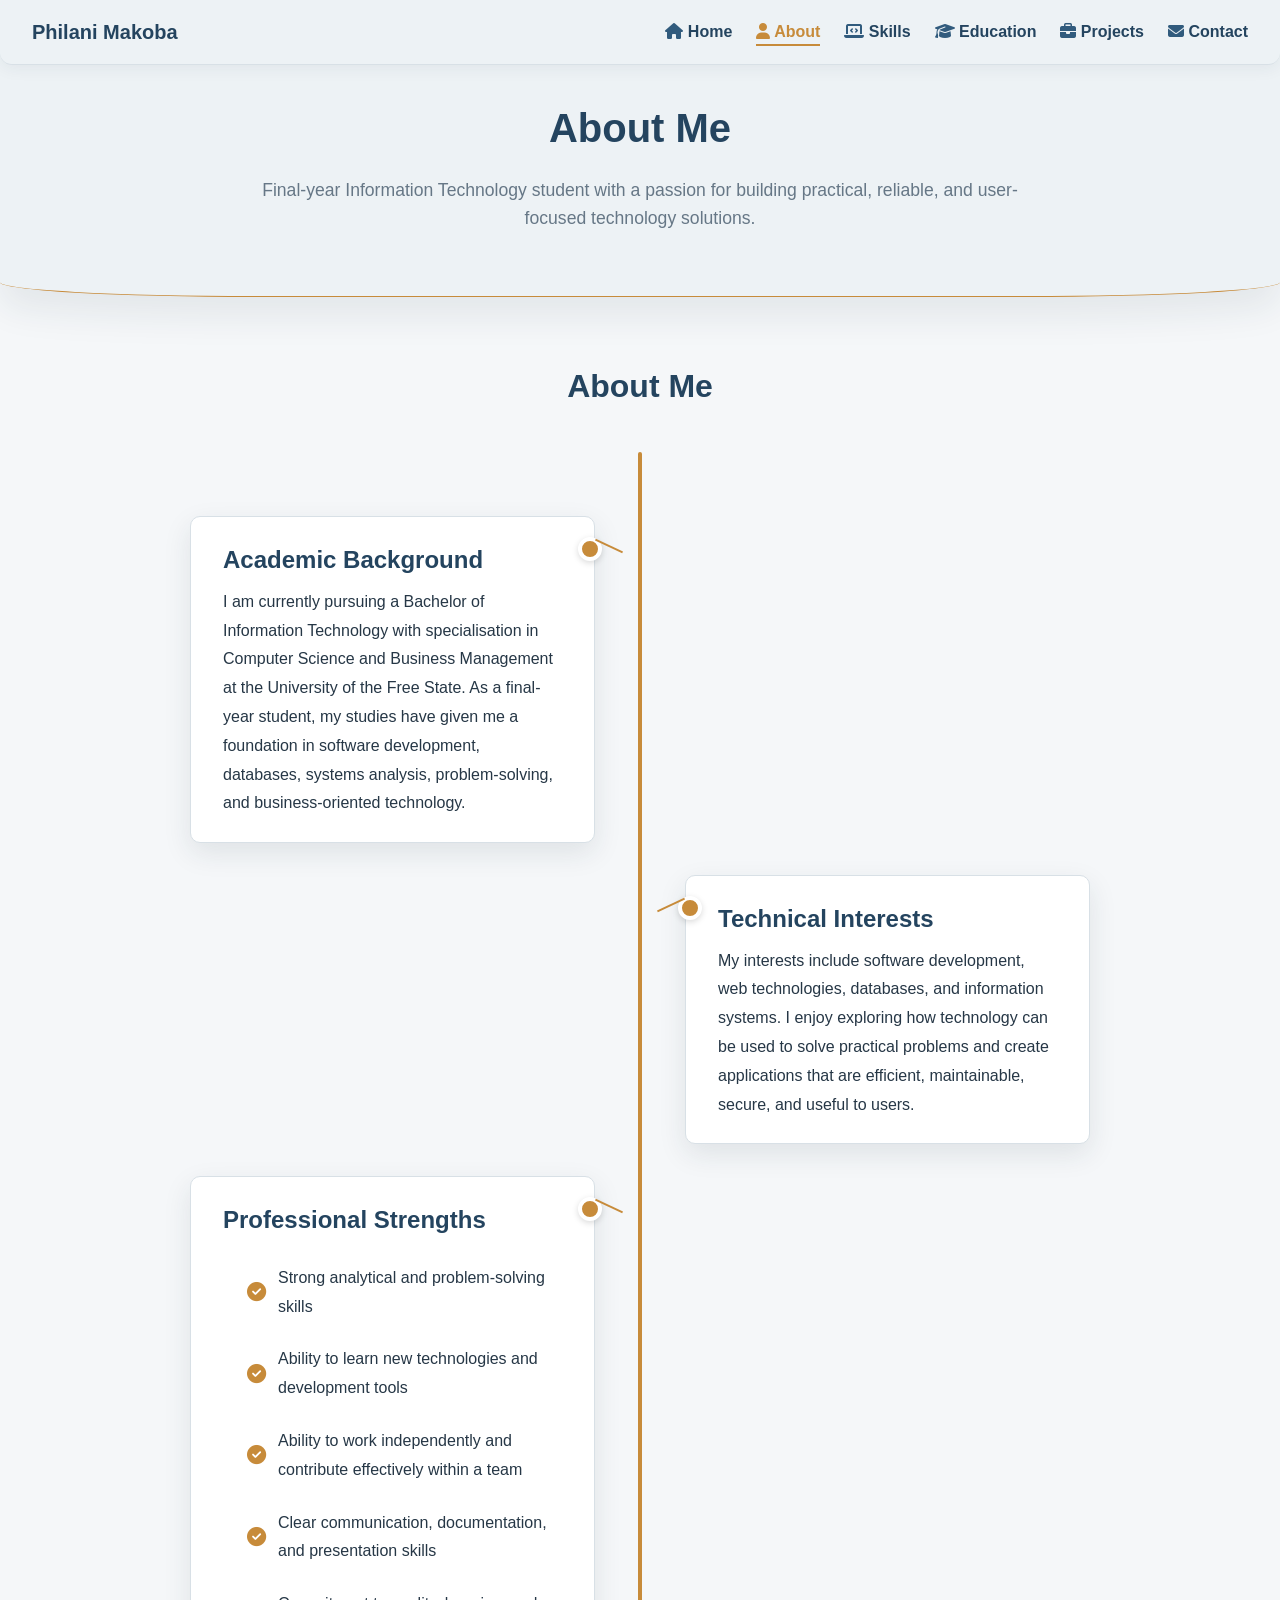
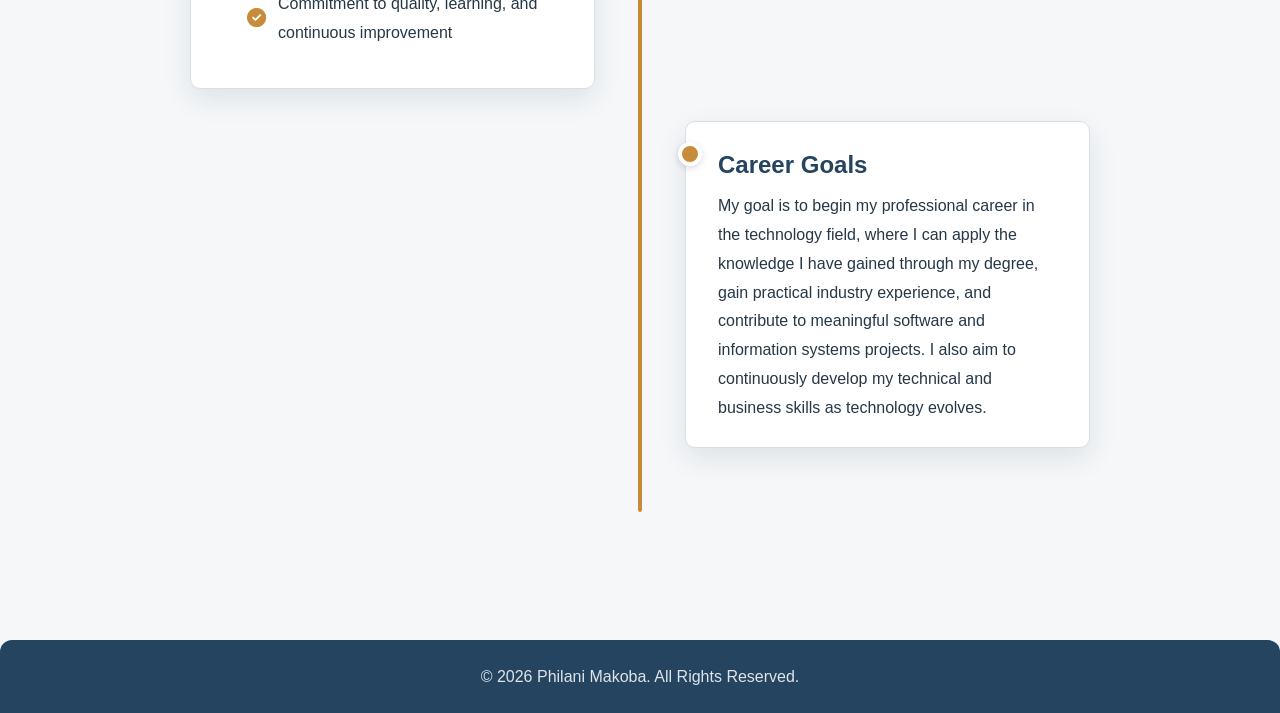
==== about.html @ b46029f3 "Initial portfolio website" ====
<!DOCTYPE html>
<html lang="en">
<head>
<meta charset="UTF-8">
<meta name="viewport" content="width=device-width, initial-scale=1.0">
<title>About | Philani Makoba</title>

<link rel="stylesheet" href="css/style.css">
<link rel="icon" href="favicon.ico">
<link rel="stylesheet" href="https://cdnjs.cloudflare.com/ajax/libs/font-awesome/6.4.0/css/all.min.css" />

</head>
<body>

<!-- ===== NAVBAR ===== -->
<header>
  <nav class="navbar">
    <div class="logo">Philani Makoba</div>
        <ul class="nav-links">
          <li><a href="index.html"><i class="fas fa-home"></i> Home</a></li>
            <li><a href="about.html" class="active"><i class="fas fa-user"></i> About</a></li>
            <li><a href="skills.html"><i class="fas fa-laptop-code"></i> Skills</a></li>
            <li><a href="education.html"><i class="fas fa-graduation-cap"></i> Education</a></li>
            <li><a href="projects.html"><i class="fas fa-briefcase"></i> Projects</a></li>
            <li><a href="contact.html"><i class="fas fa-envelope"></i> Contact</a></li>
        </ul>
  </nav>
</header>

<!-- ===== ABOUT HERO ===== -->
<section class="page-hero">
  <div class="page-hero-content">
    <h1>About Me</h1>
    <p>
      Final-year Information Technology student with a passion for building practical, reliable, and user-focused technology solutions.
    </p>
  </div>
</section>

<section class="section about-timeline">

  <h2 class="section-title">About Me</h2>

  <div class="timeline-container">

    <div class="timeline-item left">
      <h3>Academic Background</h3>
      <p>
        I am currently pursuing a Bachelor of Information Technology with specialisation in Computer Science and Business Management at the University of the Free State. As a final-year student, my studies have given me a foundation in software development, databases, systems analysis, problem-solving, and business-oriented technology.
      </p>
    </div>

    <div class="timeline-item right">
      <h3>Technical Interests</h3>
      <p>
        My interests include software development, web technologies, databases, and information systems. I enjoy exploring how technology can be used to solve practical problems and create applications that are efficient, maintainable, secure, and useful to users.
      </p>
    </div>

    <div class="timeline-item left">
  <h3>Professional Strengths</h3>
  <ul class="strengths-list">
    <li><i class="fas fa-check-circle"></i> Strong analytical and problem-solving skills</li>
    <li><i class="fas fa-check-circle"></i> Ability to learn new technologies and development tools</li>
    <li><i class="fas fa-check-circle"></i> Ability to work independently and contribute effectively within a team</li>
    <li><i class="fas fa-check-circle"></i> Clear communication, documentation, and presentation skills</li>
    <li><i class="fas fa-check-circle"></i> Commitment to quality, learning, and continuous improvement</li>
  </ul>
</div>

    <div class="timeline-item right">
      <h3>Career Goals</h3>
      <p>
My goal is to begin my professional career in the technology field, where I can apply the knowledge I have gained through my degree, gain practical industry experience, and contribute to meaningful software and information systems projects. I also aim to continuously develop my technical and business skills as technology evolves.
      </p>
    </div>

  </div>

</section>



<!-- ===== FOOTER ===== -->
<footer>
  <p>© 2026 Philani Makoba. All Rights Reserved.</p>
</footer>

</body>
</html>
---- css/style.css ----
/* ===== VARIABLES ===== */
:root {
    --primary: #315B7D;
    --primary-dark: #24445F;
    --primary-light: #EAF1F6;
    --accent: #C78B3A;
    --background: #F5F7F9;
    --alt-bg: #EDF2F5;
    --text: #263746;
    --muted-text: #667786;
    --card-bg: #FFFFFF;
    --border: #D8E0E6;
    --btn-hover: #24445F;
    --shadow: 0 10px 28px rgba(28, 47, 62, 0.10);
    --shadow-hover: 0 16px 34px rgba(28, 47, 62, 0.16);
}

/* ===== GLOBAL ===== */
* {
    margin: 0;
    padding: 0;
    box-sizing: border-box;
    font-family: 'Inter', sans-serif;
}

body {
    background: var(--background);
    color: var(--text);
    line-height: 1.6;
}

a {
    text-decoration: none;
    color: var(--primary);
}

a:hover {
    color: var(--primary-dark);
}

h1,
h2,
h3,
h4,
h5,
h6 {
    color: var(--primary-dark);
}

/* ===== NAVBAR ===== */
header {
    position: fixed;
    top: 0;
    width: 100%;
    background: var(--alt-bg);
    padding: 1rem 2rem;
    z-index: 1000;
    border-bottom: 1px solid var(--border);
    box-shadow: 0 4px 16px rgba(28, 47, 62, 0.06);
    border-bottom-left-radius: 12px;
    border-bottom-right-radius: 12px;
}

.navbar {
    display: flex;
    justify-content: space-between;
    align-items: center;
    color: var(--primary-dark);
}

.logo {
    color: var(--primary-dark);
    font-weight: 700;
    font-size: 1.25rem;
}

.nav-links {
    list-style: none;
    display: flex;
    gap: 1.5rem;
}

.nav-links a {
    color: var(--primary-dark);
    font-weight: 600;
    transition: color 0.2s ease;
}

.nav-links a:hover,
.nav-links a.active {
    color: var(--accent);
    font-weight: 600;
    border-bottom: 2px solid var(--accent);
    padding-bottom: 4px;
}

.nav-links i {
    color: var(--primary);
}

.nav-links a:hover i,
.nav-links a.active i {
    color: var(--accent);
}

/* ===== HERO ===== */
.hero {
    height: 90vh;
    display: flex;
    align-items: center;
    justify-content: center;
    background: var(--alt-bg);
    color: var(--primary);
    text-align: center;
    padding: 2rem;
    border-radius: 0 0 50% 50% / 0 0 10% 10%;
    box-shadow: 0 20px 35px rgba(28, 47, 62, 0.08);
    border-bottom: 1px solid var(--accent);
}

.hero-content {
    max-width: 800px;
}

.hero h1 {
    color: var(--primary-dark);
    font-size: 3rem;
    font-weight: 700;
}

.hero h2 {
    margin: 1rem 0;
    color: var(--primary);
    font-weight: 400;
}

.hero p {
    max-width: 600px;
    margin: auto;
    color: var(--muted-text);
}

.hero-buttons {
    margin-top: 1.5rem;
}

.hero-buttons .btn {
    border-radius: 7px;
}

/* ===== PAGE HERO ===== */
.page-hero {
    background: var(--alt-bg);
    color: var(--primary);
    padding: 6rem 2rem 4rem;
    text-align: center;
    border-radius: 0 0 20% 20% / 0 0 5% 5%;
    box-shadow: 0 20px 35px rgba(28, 47, 62, 0.08);
    border-bottom: 1px solid var(--accent);
}

.page-hero-content {
    max-width: 800px;
    margin: auto;
}

.page-hero h1 {
    color: var(--primary-dark);
    font-size: 2.5rem;
    margin-bottom: 1rem;
}

.page-hero p {
    color: var(--muted-text);
    font-size: 1.1rem;
}

/* ===== BUTTONS ===== */
.btn {
    background: var(--primary);
    color: #fff;
    padding: 0.75rem 1.8rem;
    margin: 0.5rem;
    border: 1px solid var(--primary);
    border-radius: 7px;
    display: inline-block;
    font-weight: 600;
    transition: transform 0.2s ease, background 0.2s ease, box-shadow 0.2s ease;
}

.btn:hover {
    background: var(--btn-hover);
    color: #fff;
    transform: translateY(-2px);
    box-shadow: 0 8px 18px rgba(36, 68, 95, 0.18);
}

.btn-outline {
    background: transparent;
    border: 1px solid var(--primary);
    color: var(--primary);
}

.btn-outline:hover {
    background: var(--primary-light);
    color: var(--primary-dark);
}

/* ===== SECTIONS ===== */
.section {
    padding: 4rem 2rem;
    margin: auto;
}

.section-alt {
    background: var(--alt-bg);
}

.section-title {
    text-align: center;
    margin-bottom: 2.5rem;
    color: var(--primary-dark);
    font-size: 2rem;
    font-weight: 700;
}

.section-text,
.contact-section-text {
    text-align: center;
    max-width: 700px;
    margin: auto;
}

.contact-section-text {
    padding-bottom: 5px;
}

/* ===== CARDS ===== */
.cards-container,
.skills-grid,
.projects-grid {
    display: grid;
    grid-template-columns: repeat(auto-fit, minmax(240px, 1fr));
    gap: 1.5rem;
}

.card,
.skill-card,
.project-card,
.education-card,
.about-card,
.contact-card {
    background: var(--card-bg);
    padding: 1.8rem;
    border-radius: 10px;
    box-shadow: var(--shadow);
    border: 1px solid var(--border);
    transition: transform 0.22s ease, box-shadow 0.22s ease, border-color 0.22s ease;
}

.card:hover,
.skill-card:hover,
.project-card:hover,
.education-card:hover,
.about-card:hover,
.contact-card:hover {
    transform: translateY(-5px);
    border-color: #C4D0D9;
    box-shadow: var(--shadow-hover);
}

/* ===== SKILLS ===== */
.skill-card {
    display: flex;
    flex-direction: column;
    align-items: center;
    justify-content: center;
    text-align: center;
}

.skill-card i {
    display: block;
    margin-bottom: 0.8rem;
}

.skill-card p {
    font-weight: 600;
    color: var(--primary);
}

/* ===== PROJECTS ===== */
.project-card {
    display: flex;
    flex-direction: column;
    align-items: center;
    text-align: center;
}

.project-card h3 {
    margin-bottom: 0.75rem;
}

.project-link {
    display: inline-block;
    margin-top: 0.5rem;
    color: var(--accent);
    font-weight: 600;
}

.project-link:hover {
    color: var(--primary-dark);
}

/* ===== CONTACT ===== */
.contact-card {
    max-width: 600px;
    margin: auto;
    text-align: center;
    font-size: 1.1rem;
}

.contact-card a {
    color: var(--accent);
}

.contact-card a:hover {
    color: var(--primary-dark);
    text-decoration: underline;
}

.contact-form {
    max-width: 600px;
    margin: 2rem auto;
    background: var(--card-bg);
    padding: 2.5rem;
    border-radius: 10px;
    box-shadow: var(--shadow);
    border: 1px solid var(--border);
}

.contact-form input,
.contact-form textarea {
    width: 100%;
    padding: 1rem 1.2rem;
    margin-bottom: 1.5rem;
    border: 1px solid #CBD5DC;
    border-radius: 7px;
    font-size: 1rem;
    font-family: 'Inter', sans-serif;
    color: var(--text);
    background: #fff;
    transition: border-color 0.2s ease, box-shadow 0.2s ease;
}

.contact-form input:focus,
.contact-form textarea:focus {
    border-color: var(--primary);
    box-shadow: 0 0 0 3px rgba(49, 91, 125, 0.12);
    outline: none;
}

.contact-form button.btn {
    width: 100%;
    display: inline-block;
    padding: 1rem;
    font-size: 1.1rem;
    border-radius: 7px;
    border: none;
    background: var(--primary);
    color: #fff;
    font-weight: 600;
    cursor: pointer;
}

.contact-form textarea {
    resize: none;
}

/* ===== ABOUT ===== */
.about-container {
    display: flex;
    align-items: center;
    justify-content: center;
    gap: 2rem;
    flex-wrap: wrap;
    max-width: 900px;
    margin: auto;
    padding: 2rem 1rem;
}

.about-text {
    flex: 1;
    min-width: 280px;
}

.about-block {
    background: var(--card-bg);
    padding: 2rem;
    margin: 1.5rem 0;
    border-radius: 10px;
    box-shadow: var(--shadow);
    border: 1px solid var(--border);
    transition: transform 0.22s ease, box-shadow 0.22s ease;
}

.about-block:hover {
    transform: translateY(-5px);
    box-shadow: var(--shadow-hover);
}

.about-block h3 {
    color: var(--primary-dark);
    margin-bottom: 1rem;
    font-size: 1.5rem;
    font-weight: 700;
}

.about-block p,
.about-block ul {
    font-size: 1.05rem;
    line-height: 1.8;
    color: var(--text);
}

.about-block ul {
    list-style-type: disc;
    padding-left: 1.5rem;
}

.about-block ul li {
    margin-bottom: 0.6rem;
}

.about-image {
    flex: 1;
    min-width: 280px;
    text-align: center;
}

.about-image img {
    width: 300px;
    height: 250px;
    object-fit: cover;
    border-radius: 50%;
    box-shadow: 0 12px 28px rgba(28, 47, 62, 0.14);
    transition: transform 0.22s ease, box-shadow 0.22s ease;
}

.about-image img:hover {
    transform: translateY(-5px);
    box-shadow: var(--shadow-hover);
}

/* ===== TIMELINE ===== */
.timeline-container {
    position: relative;
    max-width: 900px;
    margin: auto;
    padding: 2rem 0;
}

.timeline-container::before {
    content: '';
    position: absolute;
    top: 0;
    left: 50%;
    width: 4px;
    height: 100%;
    background: var(--accent);
    transform: translateX(-50%);
    border-radius: 2px;
}

.timeline-item {
    position: relative;
    width: 45%;
    background: var(--card-bg);
    padding: 1.5rem 2rem;
    border-radius: 10px;
    box-shadow: var(--shadow);
    border: 1px solid var(--border);
    margin: 2rem 0;
    transition: transform 0.22s ease, box-shadow 0.22s ease;
}

.timeline-item.left {
    left: 0;
    margin-right: auto;
    text-align: left;
}

.timeline-item.right {
    left: 55%;
    text-align: left;
}

.timeline-item::before {
    content: '';
    position: absolute;
    top: 20px;
    width: 16px;
    height: 16px;
    background: var(--accent);
    border-radius: 50%;
    border: 4px solid var(--card-bg);
    box-shadow: 0 2px 6px rgba(0, 0, 0, 0.15);
}

.timeline-item.left::before {
    right: -8px;
}

.timeline-item.right::before {
    left: -8px;
}

.timeline-item::after {
    content: '';
    position: absolute;
    width: 30px;
    height: 2px;
    background: var(--accent);
    top: 28px;
}

.timeline-item.left::after {
    right: -30px;
    transform: rotate(25deg);
}

.timeline-item.right::after {
    left: -30px;
    transform: rotate(-25deg);
}

.timeline-item:last-child::after {
    content: none;
}

.timeline-item:hover {
    transform: translateY(-5px);
    box-shadow: var(--shadow-hover);
}

.timeline-item h3 {
    color: var(--primary-dark);
    font-size: 1.5rem;
    margin-bottom: 0.5rem;
}

.timeline-item p,
.timeline-item ul {
    color: var(--text);
    font-size: 1rem;
    line-height: 1.8;
}

.timeline-item ul {
    padding-left: 1.5rem;
    list-style: disc;
}

.timeline-item ul li {
    margin-bottom: 0.5rem;
}

/* ===== STRENGTHS ===== */
.strengths-list {
    list-style: none;
    padding-left: 0;
    margin-top: 1rem;
}

.strengths-list li {
    display: flex;
    align-items: center;
    gap: 0.75rem;
    padding: 0.5rem 0;
    font-size: 1rem;
    color: var(--text);
    transition: transform 0.2s ease, color 0.2s ease;
}

.strengths-list li i {
    color: var(--accent);
    font-size: 1.2rem;
    flex-shrink: 0;
}

.strengths-list li:hover {
    transform: translateX(5px);
    color: var(--primary);
}

/* ===== EDUCATION ===== */
.education-card {
    max-width: 800px;
    margin: 2rem auto;
    padding: 2rem 2.5rem;
}

.education-card h3 {
    font-size: 1.75rem;
    color: var(--primary-dark);
    margin-bottom: 1rem;
}

.education-card p {
    font-size: 1rem;
    line-height: 1.8;
    color: var(--text);
    margin-bottom: 0.5rem;
}

.education-card ul {
    list-style: disc inside;
    padding-left: 0;
    margin-top: 0.5rem;
}

.education-card ul li {
    margin-bottom: 0.5rem;
    font-size: 1rem;
    line-height: 1.6;
    color: var(--text);
    padding-left: 0.5rem;
}

.education-card ul li::marker {
    color: var(--accent);
    font-weight: bold;
}

/* ===== FOOTER ===== */
footer {
    background: var(--primary-dark);
    color: #DCE5EB;
    text-align: center;
    padding: 1.5rem 2rem;
    margin-top: 4rem;
    border-top-left-radius: 12px;
    border-top-right-radius: 12px;
}

footer a {
    color: #D8E6EF;
}

footer a:hover {
    color: #FFFFFF;
}

/* ===== RESPONSIVE ===== */
@media (max-width: 768px) {
    header {
        padding: 1rem;
    }

    .navbar {
        flex-direction: column;
        gap: 1rem;
    }

    .nav-links {
        gap: 1rem;
        flex-wrap: wrap;
        justify-content: center;
    }

    .hero {
        height: auto;
        min-height: 90vh;
        border-radius: 0;
    }

    .hero h1 {
        font-size: 2.2rem;
    }

    .hero h2 {
        font-size: 1.2rem;
    }

    .page-hero {
        border-radius: 0;
    }

    .timeline-container::before {
        content: none;
    }

    .timeline-item {
        width: 100%;
        left: 0 !important;
        margin: 1rem 0;
        padding: 1.5rem 2rem;
    }

    .timeline-item.left,
    .timeline-item.right {
        left: 0 !important;
        text-align: left;
    }

    .timeline-item::before,
    .timeline-item::after {
        content: none;
    }

    .education-card {
        padding: 1.5rem 1.8rem;
        margin: 1.5rem auto;
    }

    .education-card h3 {
        font-size: 1.5rem;
    }

    .education-card p,
    .education-card ul li {
        font-size: 0.95rem;
    }

    .about-image img {
        width: 260px;
        height: 220px;
    }
}
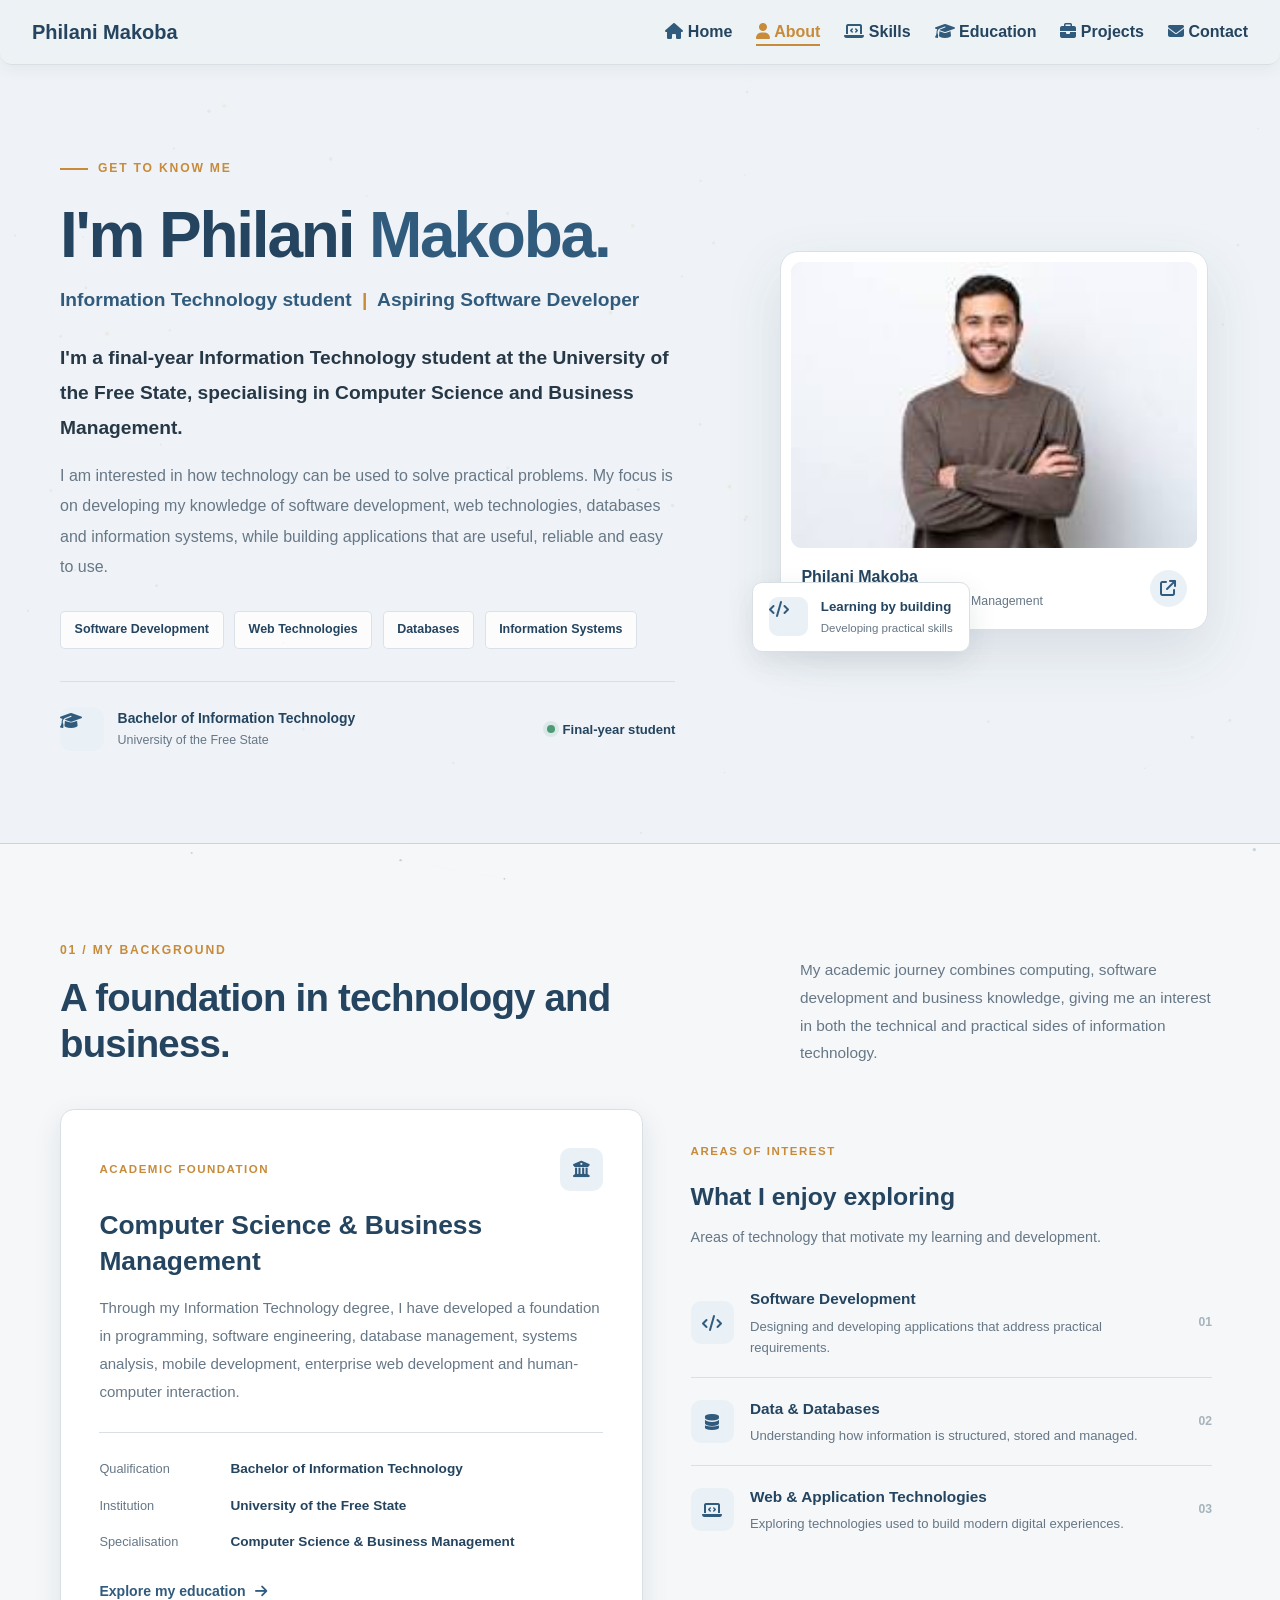
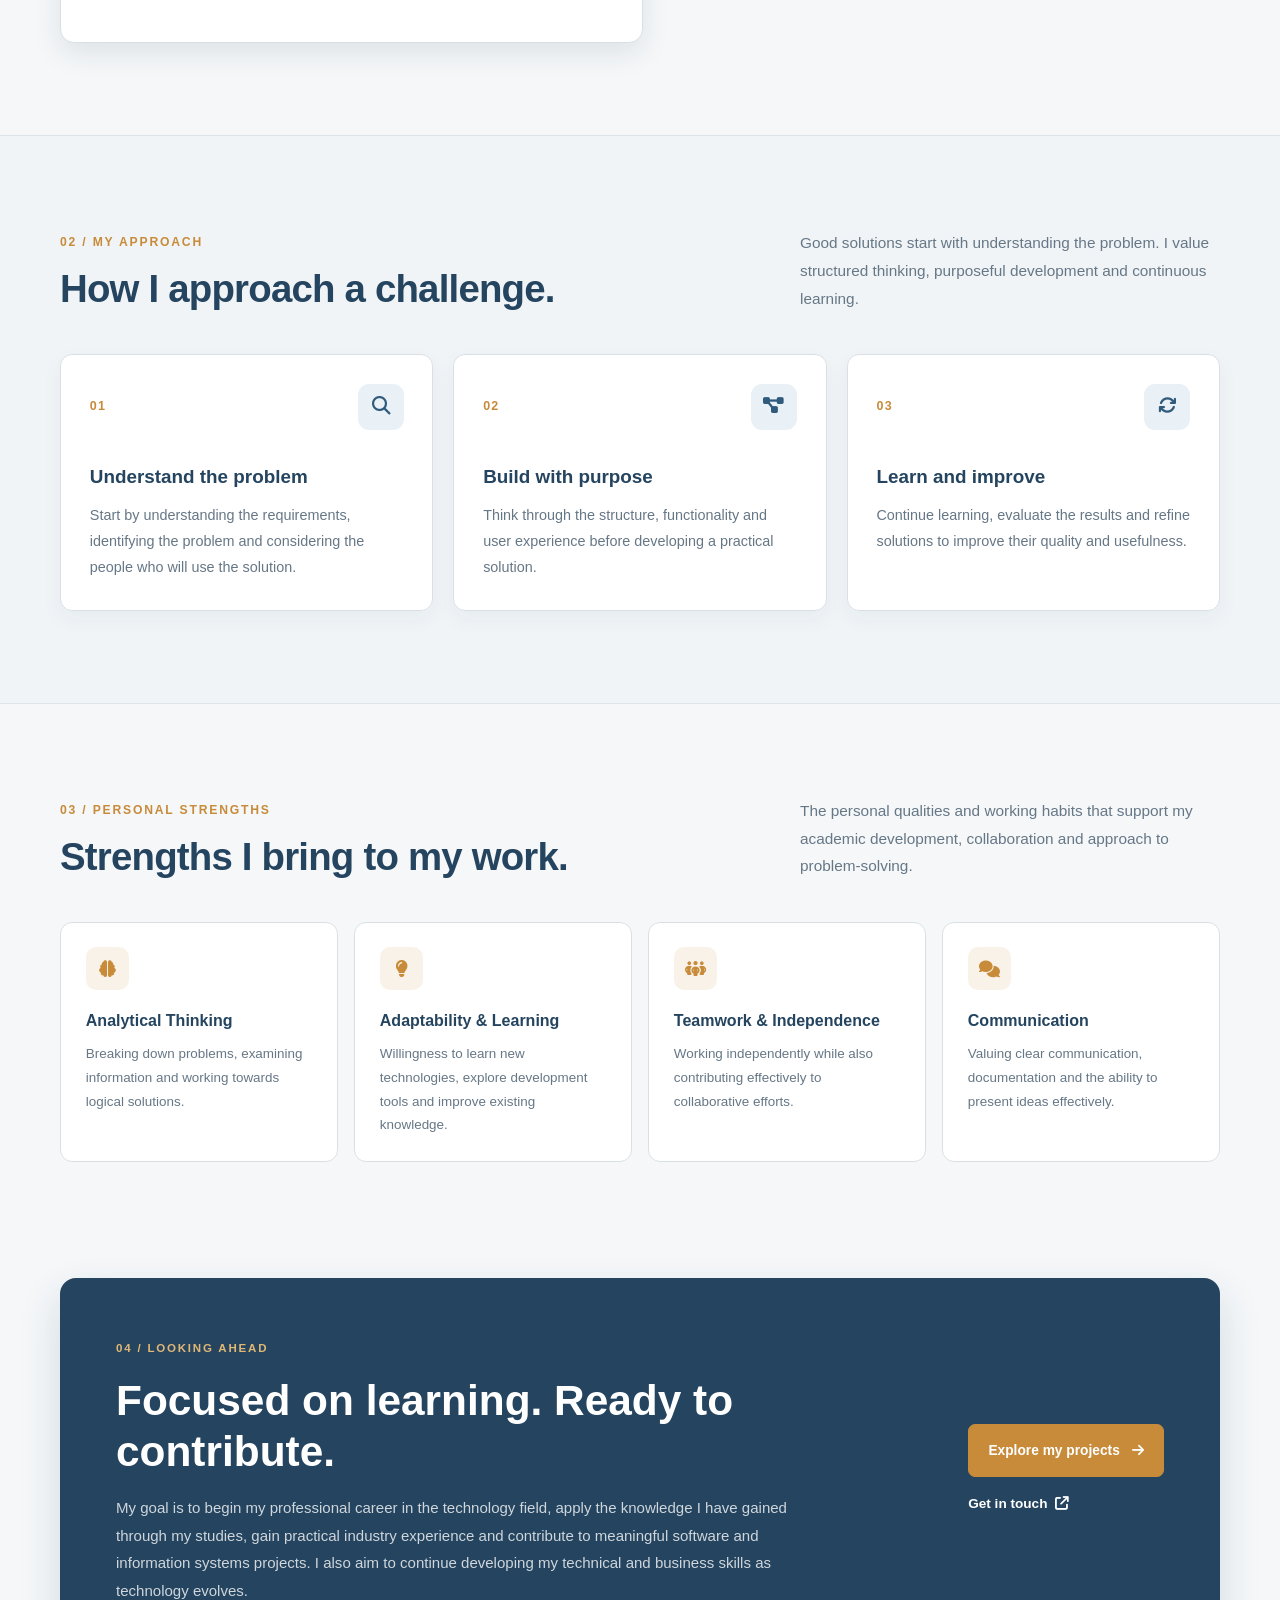
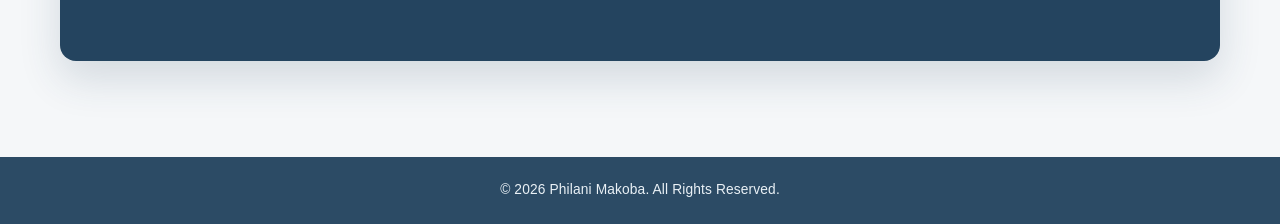
==== commit 952bb031: "feat: redesign about page with structured profile sections" ====
--- a/about.html
+++ b/about.html
@@ -1,3 +1,4 @@
+<!--
 <!DOCTYPE html>
 <html lang="en">
 <head>
@@ -12,7 +13,7 @@
 </head>
 <body>
 
-<!-- ===== NAVBAR ===== -->
+
 <header>
   <nav class="navbar">
     <div class="logo">Philani Makoba</div>
@@ -27,7 +28,7 @@
   </nav>
 </header>
 
-<!-- ===== ABOUT HERO ===== -->
+
 <section class="page-hero">
   <div class="page-hero-content">
     <h1>About Me</h1>
@@ -81,10 +82,732 @@
 
 
 
-<!-- ===== FOOTER ===== -->
 <footer>
   <p>© 2026 Philani Makoba. All Rights Reserved.</p>
 </footer>
 
 </body>
 </html>
+-->
+
+
+<!DOCTYPE html>
+<html lang="en">
+<head>
+    <meta charset="UTF-8">
+    <meta name="viewport" content="width=device-width, initial-scale=1.0">
+
+    <meta name="description" content="Learn more about Philani Makoba, a final-year Information Technology student specialising in Computer Science and Business Management at the University of the Free State.">
+
+    <meta name="theme-color" content="#F5F7F9">
+
+    <title>About Me | Philani Makoba</title>
+
+    <link rel="stylesheet" href="css/style.css">
+
+    <link rel="stylesheet"
+          href="https://cdnjs.cloudflare.com/ajax/libs/font-awesome/6.4.0/css/all.min.css">
+
+</head>
+
+<body class="page-about">
+
+    <!-- ================================
+         NAVIGATION
+    ================================= -->
+
+    <header>
+        <nav class="navbar" aria-label="Main navigation">
+
+            <a href="index.html" class="logo">
+                Philani Makoba
+            </a>
+
+            <ul class="nav-links">
+
+                <li>
+                    <a href="index.html">
+                        <i class="fas fa-house" aria-hidden="true"></i>
+                        Home
+                    </a>
+                </li>
+
+                <li>
+                    <a href="about.html"
+                       class="active"
+                       aria-current="page">
+                        <i class="fas fa-user" aria-hidden="true"></i>
+                        About
+                    </a>
+                </li>
+
+                <li>
+                    <a href="skills.html">
+                        <i class="fas fa-laptop-code" aria-hidden="true"></i>
+                        Skills
+                    </a>
+                </li>
+
+                <li>
+                    <a href="education.html">
+                        <i class="fas fa-graduation-cap" aria-hidden="true"></i>
+                        Education
+                    </a>
+                </li>
+
+                <li>
+                    <a href="projects.html">
+                        <i class="fas fa-briefcase" aria-hidden="true"></i>
+                        Projects
+                    </a>
+                </li>
+
+                <li>
+                    <a href="contact.html">
+                        <i class="fas fa-envelope" aria-hidden="true"></i>
+                        Contact
+                    </a>
+                </li>
+
+            </ul>
+
+        </nav>
+    </header>
+
+
+    <main class="about-main">
+
+
+        <!-- ================================
+             INTRODUCTION
+        ================================= -->
+
+        <section class="about-intro">
+
+            <div class="about-shell about-intro-grid">
+
+                <div class="about-intro-content">
+
+                    <span class="about-eyebrow">
+                        <span class="about-eyebrow-line"></span>
+                        GET TO KNOW ME
+                    </span>
+
+                    <h1>
+                        I'm Philani
+                        <span>Makoba.</span>
+                    </h1>
+
+                    <h2>
+                        Information Technology student
+                        <span class="about-heading-divider">|</span>
+                        Aspiring Software Developer
+                    </h2>
+
+                    <p class="about-intro-lead">
+                        I'm a final-year Information Technology student
+                        at the University of the Free State, specialising
+                        in Computer Science and Business Management.
+                    </p>
+
+                    <p class="about-intro-description">
+                        I am interested in how technology can be used to
+                        solve practical problems. My focus is on developing
+                        my knowledge of software development, web
+                        technologies, databases and information systems,
+                        while building applications that are useful,
+                        reliable and easy to use.
+                    </p>
+
+
+                    <!-- Areas of interest -->
+
+                    <div class="about-focus-tags">
+
+                        <span>Software Development</span>
+
+                        <span>Web Technologies</span>
+
+                        <span>Databases</span>
+
+                        <span>Information Systems</span>
+
+                    </div>
+
+
+                    <!-- Academic identity -->
+
+                    <div class="about-identity">
+
+                        <div class="about-identity-item">
+
+                            <span class="about-identity-icon">
+                                <i class="fas fa-graduation-cap"
+                                   aria-hidden="true"></i>
+                            </span>
+
+                            <div>
+                                <strong>Bachelor of Information Technology</strong>
+                                <span>University of the Free State</span>
+                            </div>
+
+                        </div>
+
+                        <div class="about-status">
+
+                            <span class="status-indicator"></span>
+
+                            Final-year student
+
+                        </div>
+
+                    </div>
+
+                </div>
+
+
+                <!-- Profile image -->
+
+                <div class="about-profile-area">
+
+                    <figure class="about-profile-card">
+
+                        <div class="about-profile-image">
+
+                            <img
+                                src="images/profile.jpg"
+                                alt="Portrait of Philani Makoba"
+                                loading="eager"
+                            >
+
+                        </div>
+
+                        <figcaption class="about-profile-caption">
+
+                            <div>
+                                <strong>Philani Makoba</strong>
+                                <span>Computer Science & Business Management</span>
+                            </div>
+
+                            <span class="about-profile-caption-icon">
+                                <i class="fas fa-arrow-up-right-from-square"
+                                   aria-hidden="true"></i>
+                            </span>
+
+                        </figcaption>
+
+                    </figure>
+
+
+                    <div class="about-profile-badge">
+
+                        <span class="about-badge-icon">
+                            <i class="fas fa-code" aria-hidden="true"></i>
+                        </span>
+
+                        <div>
+                            <strong>Learning by building</strong>
+                            <span>Developing practical skills</span>
+                        </div>
+
+                    </div>
+
+                </div>
+
+            </div>
+
+        </section>
+
+
+
+        <!-- ================================
+             ACADEMIC AND TECHNICAL BACKGROUND
+        ================================= -->
+
+        <section class="about-section about-background"
+                 aria-labelledby="about-background-title">
+
+            <div class="about-shell">
+
+                <div class="about-section-heading">
+
+                    <div>
+                        <span class="about-section-label">
+                            01 / MY BACKGROUND
+                        </span>
+
+                        <h2 id="about-background-title">
+                            A foundation in technology and business.
+                        </h2>
+                    </div>
+
+                    <p>
+                        My academic journey combines computing,
+                        software development and business knowledge,
+                        giving me an interest in both the technical
+                        and practical sides of information technology.
+                    </p>
+
+                </div>
+
+
+                <div class="about-background-grid">
+
+
+                    <!-- Academic foundation -->
+
+                    <article class="about-foundation-card">
+
+                        <div class="about-card-topline">
+
+                            <span class="about-card-category">
+                                ACADEMIC FOUNDATION
+                            </span>
+
+                            <i class="fas fa-university"
+                               aria-hidden="true"></i>
+
+                        </div>
+
+                        <h3>
+                            Computer Science &
+                            Business Management
+                        </h3>
+
+                        <p>
+                            Through my Information Technology degree,
+                            I have developed a foundation in programming,
+                            software engineering, database management,
+                            systems analysis, mobile development,
+                            enterprise web development and human-computer
+                            interaction.
+                        </p>
+
+                        <div class="about-foundation-divider"></div>
+
+                        <div class="about-degree-details">
+
+                            <div>
+                                <span>Qualification</span>
+                                <strong>Bachelor of Information Technology</strong>
+                            </div>
+
+                            <div>
+                                <span>Institution</span>
+                                <strong>University of the Free State</strong>
+                            </div>
+
+                            <div>
+                                <span>Specialisation</span>
+                                <strong>Computer Science & Business Management</strong>
+                            </div>
+
+                        </div>
+
+                        <a href="education.html"
+                           class="about-inline-link">
+
+                            Explore my education
+
+                            <i class="fas fa-arrow-right"
+                               aria-hidden="true"></i>
+
+                        </a>
+
+                    </article>
+
+
+                    <!-- Technical interests -->
+
+                    <div class="about-interests">
+
+                        <span class="about-card-category">
+                            AREAS OF INTEREST
+                        </span>
+
+                        <h3>
+                            What I enjoy exploring
+                        </h3>
+
+                        <p class="about-interests-intro">
+                            Areas of technology that motivate my
+                            learning and development.
+                        </p>
+
+
+                        <article class="about-interest-item">
+
+                            <span class="about-interest-icon">
+                                <i class="fas fa-code"
+                                   aria-hidden="true"></i>
+                            </span>
+
+                            <div>
+                                <h4>Software Development</h4>
+
+                                <p>
+                                    Designing and developing applications
+                                    that address practical requirements.
+                                </p>
+                            </div>
+
+                            <span class="about-interest-number">01</span>
+
+                        </article>
+
+
+                        <article class="about-interest-item">
+
+                            <span class="about-interest-icon">
+                                <i class="fas fa-database"
+                                   aria-hidden="true"></i>
+                            </span>
+
+                            <div>
+                                <h4>Data & Databases</h4>
+
+                                <p>
+                                    Understanding how information is
+                                    structured, stored and managed.
+                                </p>
+                            </div>
+
+                            <span class="about-interest-number">02</span>
+
+                        </article>
+
+
+                        <article class="about-interest-item">
+
+                            <span class="about-interest-icon">
+                                <i class="fas fa-laptop-code"
+                                   aria-hidden="true"></i>
+                            </span>
+
+                            <div>
+                                <h4>Web & Application Technologies</h4>
+
+                                <p>
+                                    Exploring technologies used to build
+                                    modern digital experiences.
+                                </p>
+                            </div>
+
+                            <span class="about-interest-number">03</span>
+
+                        </article>
+
+                    </div>
+
+                </div>
+
+            </div>
+
+        </section>
+
+
+
+        <!-- ================================
+             APPROACH TO WORK
+        ================================= -->
+
+        <section class="about-section about-approach"
+                 aria-labelledby="about-approach-title">
+
+            <div class="about-shell">
+
+                <div class="about-section-heading about-approach-heading">
+
+                    <div>
+                        <span class="about-section-label">
+                            02 / MY APPROACH
+                        </span>
+
+                        <h2 id="about-approach-title">
+                            How I approach a challenge.
+                        </h2>
+                    </div>
+
+                    <p>
+                        Good solutions start with understanding the
+                        problem. I value structured thinking,
+                        purposeful development and continuous learning.
+                    </p>
+
+                </div>
+
+
+                <div class="about-approach-grid">
+
+
+                    <article class="about-approach-card">
+
+                        <div class="about-approach-card-top">
+                            <span class="about-step-number">01</span>
+
+                            <i class="fas fa-magnifying-glass"
+                               aria-hidden="true"></i>
+                        </div>
+
+                        <h3>Understand the problem</h3>
+
+                        <p>
+                            Start by understanding the requirements,
+                            identifying the problem and considering
+                            the people who will use the solution.
+                        </p>
+
+                    </article>
+
+
+
+                    <article class="about-approach-card">
+
+                        <div class="about-approach-card-top">
+                            <span class="about-step-number">02</span>
+
+                            <i class="fas fa-diagram-project"
+                               aria-hidden="true"></i>
+                        </div>
+
+                        <h3>Build with purpose</h3>
+
+                        <p>
+                            Think through the structure, functionality
+                            and user experience before developing
+                            a practical solution.
+                        </p>
+
+                    </article>
+
+
+
+                    <article class="about-approach-card">
+
+                        <div class="about-approach-card-top">
+                            <span class="about-step-number">03</span>
+
+                            <i class="fas fa-arrows-rotate"
+                               aria-hidden="true"></i>
+                        </div>
+
+                        <h3>Learn and improve</h3>
+
+                        <p>
+                            Continue learning, evaluate the results
+                            and refine solutions to improve their
+                            quality and usefulness.
+                        </p>
+
+                    </article>
+
+
+                </div>
+
+            </div>
+
+        </section>
+
+
+
+        <!-- ================================
+             PROFESSIONAL STRENGTHS
+        ================================= -->
+
+        <section class="about-section about-strengths"
+                 aria-labelledby="about-strengths-title">
+
+            <div class="about-shell">
+
+                <div class="about-section-heading about-strengths-heading">
+
+                    <div>
+                        <span class="about-section-label">
+                            03 / PERSONAL STRENGTHS
+                        </span>
+
+                        <h2 id="about-strengths-title">
+                            Strengths I bring to my work.
+                        </h2>
+                    </div>
+
+                    <p>
+                        The personal qualities and working habits
+                        that support my academic development,
+                        collaboration and approach to problem-solving.
+                    </p>
+
+                </div>
+
+
+                <div class="about-strength-grid">
+
+
+                    <article class="about-strength-card">
+
+                        <span class="about-strength-icon">
+                            <i class="fas fa-brain"
+                               aria-hidden="true"></i>
+                        </span>
+
+                        <h3>Analytical Thinking</h3>
+
+                        <p>
+                            Breaking down problems, examining
+                            information and working towards
+                            logical solutions.
+                        </p>
+
+                    </article>
+
+
+
+                    <article class="about-strength-card">
+
+                        <span class="about-strength-icon">
+                            <i class="fas fa-lightbulb"
+                               aria-hidden="true"></i>
+                        </span>
+
+                        <h3>Adaptability & Learning</h3>
+
+                        <p>
+                            Willingness to learn new technologies,
+                            explore development tools and
+                            improve existing knowledge.
+                        </p>
+
+                    </article>
+
+
+
+                    <article class="about-strength-card">
+
+                        <span class="about-strength-icon">
+                            <i class="fas fa-people-group"
+                               aria-hidden="true"></i>
+                        </span>
+
+                        <h3>Teamwork & Independence</h3>
+
+                        <p>
+                            Working independently while also
+                            contributing effectively to
+                            collaborative efforts.
+                        </p>
+
+                    </article>
+
+
+
+                    <article class="about-strength-card">
+
+                        <span class="about-strength-icon">
+                            <i class="fas fa-comments"
+                               aria-hidden="true"></i>
+                        </span>
+
+                        <h3>Communication</h3>
+
+                        <p>
+                            Valuing clear communication,
+                            documentation and the ability
+                            to present ideas effectively.
+                        </p>
+
+                    </article>
+
+
+                </div>
+
+            </div>
+
+        </section>
+
+
+
+        <!-- ================================
+             CAREER DIRECTION
+        ================================= -->
+
+        <section class="about-direction">
+
+            <div class="about-shell">
+
+                <div class="about-direction-panel">
+
+                    <div class="about-direction-content">
+
+                        <span class="about-direction-label">
+                            04 / LOOKING AHEAD
+                        </span>
+
+                        <h2>
+                            Focused on learning.
+                            Ready to contribute.
+                        </h2>
+
+                        <p>
+                            My goal is to begin my professional career
+                            in the technology field, apply the knowledge
+                            I have gained through my studies, gain
+                            practical industry experience and contribute
+                            to meaningful software and information
+                            systems projects.
+
+                            I also aim to continue developing my
+                            technical and business skills as
+                            technology evolves.
+                        </p>
+
+                    </div>
+
+
+                    <div class="about-direction-actions">
+
+                        <a href="projects.html"
+                           class="about-direction-button">
+
+                            Explore my projects
+
+                            <i class="fas fa-arrow-right"
+                               aria-hidden="true"></i>
+
+                        </a>
+
+                        <a href="contact.html"
+                           class="about-direction-link">
+
+                            Get in touch
+
+                            <i class="fas fa-arrow-up-right-from-square"
+                               aria-hidden="true"></i>
+
+                        </a>
+
+                    </div>
+
+                </div>
+
+            </div>
+
+        </section>
+
+
+    </main>
+
+
+    <!-- ================================
+         FOOTER
+    ================================= -->
+
+    <footer class="site-footer">
+        <p>© 2026 Philani Makoba. All Rights Reserved.</p>
+    </footer>
+
+
+    <!-- Global website JavaScript -->
+    <script src="js/script.js"></script>
+
+</body>
+</html>
--- a/css/style.css
+++ b/css/style.css
@@ -726,3 +726,2874 @@
         height: 220px;
     }
 }
+
+
+/* =========================================================
+   HOMEPAGE SECTIONS: SKILLS THROUGH FOOTER
+   Modern, professional styling using the existing theme
+========================================================= */
+
+/* SHARED SECTION STYLING */
+
+#skills,
+#education,
+#projects,
+#contact {
+    padding: 5rem max(2rem, calc((100% - 1180px) / 2));
+}
+
+#skills .section-title,
+#education .section-title,
+#projects .section-title,
+#contact .section-title {
+    position: relative;
+    margin-bottom: 2.75rem;
+    font-size: clamp(1.8rem, 3vw, 2.25rem);
+    letter-spacing: -0.035em;
+}
+
+#skills .section-title::after,
+#education .section-title::after,
+#projects .section-title::after,
+#contact .section-title::after {
+    content: "";
+    display: block;
+    width: 42px;
+    height: 3px;
+    margin: 14px auto 0;
+    border-radius: 3px;
+    background: var(--accent);
+}
+
+
+/* =========================================================
+   SKILLS SECTION
+========================================================= */
+
+#skills {
+    background: var(--background);
+}
+
+#skills .skills-grid {
+    max-width: 1080px;
+    margin: 0 auto;
+    grid-template-columns: repeat(4, minmax(0, 1fr));
+    gap: 1rem;
+}
+
+#skills .skill-card {
+    min-height: 142px;
+    padding: 1.6rem 1rem;
+    gap: 0.75rem;
+    background: var(--card-bg);
+    border: 1px solid var(--border);
+    border-radius: 12px;
+    box-shadow: 0 3px 12px rgba(28, 47, 62, 0.035);
+    text-align: center;
+    transition: transform 180ms ease,
+                border-color 180ms ease,
+                box-shadow 180ms ease;
+}
+
+#skills .skill-card i {
+    margin: 0;
+    color: var(--primary) !important;
+    font-size: 2rem;
+}
+
+#skills .skill-card p {
+    color: var(--text);
+    font-size: 0.95rem;
+    font-weight: 650;
+}
+
+#skills .skill-card:hover {
+    transform: translateY(-4px);
+    border-color: rgba(49, 91, 125, 0.45);
+    box-shadow: 0 12px 24px rgba(28, 47, 62, 0.08);
+}
+
+
+/* =========================================================
+   EDUCATION SECTION
+========================================================= */
+
+#education {
+    background: var(--background);
+}
+
+#education .education-card {
+    max-width: 900px;
+    margin: 0 auto;
+    padding: clamp(1.6rem, 4vw, 2.5rem);
+    background: var(--background);
+    border: 1px solid var(--border);
+    border-left: 4px solid var(--accent);
+    border-radius: 12px;
+    box-shadow: none;
+    transition: border-color 180ms ease,
+                box-shadow 180ms ease;
+}
+
+#education .education-card:hover {
+    transform: none;
+    border-color: var(--border);
+    border-left-color: var(--accent);
+    box-shadow: 0 10px 26px rgba(28, 47, 62, 0.07);
+}
+
+#education .education-card h3 {
+    max-width: 760px;
+    margin: 0 0 1.35rem;
+    color: var(--primary-dark);
+    font-size: clamp(1.25rem, 2.4vw, 1.65rem);
+    line-height: 1.4;
+}
+
+#education .education-card p {
+    margin: 0.7rem 0;
+    color: var(--muted-text);
+    font-size: 0.98rem;
+    line-height: 1.75;
+}
+
+#education .education-card strong {
+    color: var(--text);
+    font-weight: 650;
+}
+
+
+/* =========================================================
+   PROJECTS SECTION
+========================================================= */
+
+#projects {
+    background: var(--background);
+}
+
+#projects .projects-grid {
+    max-width: 1120px;
+    margin: 0 auto;
+    grid-template-columns: repeat(3, minmax(0, 1fr));
+    gap: 1.25rem;
+    align-items: stretch;
+}
+
+#projects .project-card {
+    min-height: 265px;
+    padding: 1.7rem;
+    align-items: flex-start;
+    text-align: left;
+    background: #FFFFFF;
+    border: 1px solid var(--border);
+    border-radius: 12px;
+    box-shadow: 0 3px 12px rgba(28, 47, 62, 0.035);
+}
+
+#projects .project-card:hover {
+    transform: translateY(-4px);
+    border-color: rgba(49, 91, 125, 0.4);
+    box-shadow: 0 12px 25px rgba(28, 47, 62, 0.08);
+}
+
+#projects .project-card h3 {
+    margin: 0 0 0.8rem;
+    color: var(--primary-dark);
+    font-size: 1.2rem;
+    line-height: 1.4;
+}
+
+#projects .project-card p {
+    margin: 0 0 0.8rem;
+    color: var(--muted-text);
+    font-size: 0.93rem;
+    line-height: 1.75;
+}
+
+#projects .project-card p strong {
+    color: var(--text);
+}
+
+#projects .project-card .project-link {
+    margin-top: auto;
+    padding-top: 0.65rem;
+    color: var(--primary);
+    font-size: 0.9rem;
+    font-weight: 700;
+    text-decoration: none;
+}
+
+#projects .project-card .project-link:hover {
+    color: var(--accent);
+    text-decoration: underline;
+    text-underline-offset: 4px;
+}
+
+
+/* =========================================================
+   CONTACT SECTION
+========================================================= */
+
+#contact {
+    background: var(--background);
+    text-align: center;
+}
+
+#contact .contact-section-text {
+    max-width: 560px;
+    margin: -0.5rem auto 1.8rem;
+    color: var(--muted-text);
+    font-size: 1rem;
+    line-height: 1.8;
+}
+
+#contact .contact-card {
+    max-width: 680px;
+    margin: 0 auto;
+    padding: 1.3rem 1.8rem;
+    background: var(--background);
+    border: 1px solid var(--border);
+    border-radius: 12px;
+    box-shadow: none;
+    text-align: left;
+}
+
+#contact .contact-card:hover {
+    transform: none;
+    border-color: var(--border);
+    box-shadow: 0 8px 22px rgba(28, 47, 62, 0.06);
+}
+
+#contact .contact-card p {
+    display: flex;
+    flex-wrap: wrap;
+    gap: 0.35rem 0.75rem;
+    align-items: baseline;
+    padding: 0.85rem 0;
+    margin: 0;
+    border-bottom: 1px solid var(--border);
+    color: var(--muted-text);
+    font-size: 0.95rem;
+    overflow-wrap: anywhere;
+}
+
+#contact .contact-card p:last-child {
+    border-bottom: 0;
+}
+
+#contact .contact-card strong {
+    min-width: 90px;
+    color: var(--text);
+    font-weight: 650;
+}
+
+#contact .contact-card a {
+    color: var(--primary);
+    font-weight: 600;
+    overflow-wrap: anywhere;
+}
+
+#contact .contact-card a:hover {
+    color: var(--accent);
+}
+
+
+/* =========================================================
+   FOOTER
+========================================================= */
+
+footer {
+    margin-top: 0;
+    padding: 1.4rem 1.5rem;
+    background: var(--primary-dark);
+    border-radius: 0;
+}
+
+footer p {
+    color: #EAF1F6;
+    font-size: 0.88rem;
+    letter-spacing: 0.01em;
+}
+
+
+/* =========================================================
+   ACCESSIBILITY
+========================================================= */
+
+#skills a:focus-visible,
+#projects a:focus-visible,
+#contact a:focus-visible {
+    outline: 3px solid var(--accent);
+    outline-offset: 4px;
+    border-radius: 3px;
+}
+
+
+/* =========================================================
+   TABLET RESPONSIVENESS
+========================================================= */
+
+@media (max-width: 900px) {
+
+    #skills .skills-grid {
+        grid-template-columns: repeat(3, minmax(0, 1fr));
+    }
+
+    #projects .projects-grid {
+        grid-template-columns: repeat(2, minmax(0, 1fr));
+    }
+
+}
+
+
+/* =========================================================
+   MOBILE RESPONSIVENESS
+========================================================= */
+
+@media (max-width: 600px) {
+
+    #skills,
+    #education,
+    #projects,
+    #contact {
+        padding: 3.5rem 1.2rem;
+    }
+
+    #skills .skills-grid {
+        grid-template-columns: repeat(2, minmax(0, 1fr));
+        gap: 0.8rem;
+    }
+
+    #skills .skill-card {
+        min-height: 120px;
+        padding: 1.25rem 0.75rem;
+    }
+
+    #skills .skill-card p {
+        font-size: 0.88rem;
+    }
+
+    #projects .projects-grid {
+        grid-template-columns: 1fr;
+        gap: 1rem;
+    }
+
+    #projects .project-card {
+        min-height: 0;
+        padding: 1.4rem;
+    }
+
+    #contact .contact-card {
+        padding: 0.9rem 1.1rem;
+    }
+
+    #contact .contact-card p {
+        display: block;
+    }
+
+    #contact .contact-card strong {
+        display: block;
+        margin-bottom: 0.2rem;
+    }
+
+}
+
+
+/* =========================================================
+   REDUCED MOTION ACCESSIBILITY
+========================================================= */
+
+@media (prefers-reduced-motion: reduce) {
+
+    #skills .skill-card,
+    #projects .project-card,
+    #projects .project-link {
+        transition: none;
+    }
+
+    #skills .skill-card:hover,
+    #projects .project-card:hover {
+        transform: none;
+    }
+
+}
+
+
+/* FEATURED PROJECTS */
+.featured-projects {
+    background: var(--background);
+    padding: 5rem 2rem;
+}
+
+.projects-heading {
+    text-align: center;
+    max-width: 650px;
+    margin: 0 auto 2.5rem;
+}
+
+.projects-heading .section-eyebrow {
+    color: var(--accent);
+    font-size: 0.8rem;
+    font-weight: 700;
+    letter-spacing: 2px;
+}
+
+.projects-heading .section-title {
+    color: var(--text);
+    margin: 0.5rem 0;
+}
+
+.projects-intro {
+    color: var(--muted-text);
+    line-height: 1.7;
+    font-size: 0.95rem;
+}
+
+.projects-grid {
+    max-width: 1100px;
+    margin: 0 auto;
+    display: grid;
+    grid-template-columns: repeat(3, 1fr);
+    gap: 1.5rem;
+}
+
+.project-card {
+    background: var(--card-bg);
+    border: 1px solid var(--border);
+    border-radius: 12px;
+    overflow: hidden;
+    box-shadow: var(--shadow);
+    transition: transform 0.25s ease,
+                box-shadow 0.25s ease;
+}
+
+.project-card:hover {
+    transform: translateY(-5px);
+    box-shadow: var(--shadow-hover);
+}
+
+/* PROJECT IMAGE */
+.project-image {
+    width: 100%;
+    height: 190px;
+    overflow: hidden;
+    background: var(--alt-bg);
+}
+
+.project-image img {
+    width: 100%;
+    height: 100%;
+    object-fit: cover;
+    display: block;
+    transition: transform 0.35s ease;
+}
+
+.project-card:hover .project-image img {
+    transform: scale(1.04);
+}
+
+/* PROJECT CONTENT */
+.project-card-content {
+    padding: 1.2rem;
+}
+
+.project-card-content h3 {
+    color: var(--text);
+    font-size: 1.1rem;
+    margin-bottom: 0.7rem;
+}
+
+.project-card-content p {
+    color: var(--muted-text);
+    font-size: 0.88rem;
+    line-height: 1.6;
+    min-height: 65px;
+    margin-bottom: 1rem;
+}
+
+/* TECHNOLOGY TAGS */
+.project-technologies {
+    display: flex;
+    flex-wrap: wrap;
+    gap: 0.45rem;
+    margin-bottom: 1.2rem;
+}
+
+.project-technologies span {
+    background: var(--primary-light);
+    color: var(--primary-dark);
+    padding: 0.3rem 0.55rem;
+    border-radius: 5px;
+    font-size: 0.7rem;
+    font-weight: 600;
+}
+
+/* PROJECT LINK */
+.project-link {
+    display: inline-flex;
+    align-items: center;
+    gap: 0.4rem;
+    padding: 0.55rem 0.8rem;
+    background: var(--alt-bg);
+    color: var(--text);
+    border-radius: 6px;
+    text-decoration: none;
+    font-size: 0.8rem;
+    font-weight: 600;
+    transition: background 0.2s ease;
+}
+
+.project-link:hover {
+    background: var(--primary-light);
+    color: var(--primary-dark);
+}
+
+/* RESPONSIVE DESIGN */
+@media (max-width: 900px) {
+    .projects-grid {
+        grid-template-columns: repeat(2, 1fr);
+    }
+}
+
+@media (max-width: 600px) {
+    .projects-grid {
+        grid-template-columns: 1fr;
+    }
+
+    .featured-projects {
+        padding: 3.5rem 1rem;
+    }
+
+    .project-image {
+        height: 210px;
+    }
+}
+
+@media (prefers-reduced-motion: reduce) {
+    .project-card,
+    .project-image img {
+        transition: none;
+    }
+}
+
+
+/* =========================================================
+   PORTFOLIO PAGE REDESIGN
+   Scoped styles for Skills, Education, Projects and Contact
+   Retains the existing steel-blue, muted-gold and light-grey theme.
+========================================================= */
+
+:root {
+    --portfolio-content-width: 1160px;
+}
+
+.page-skills,
+.page-education,
+.page-projects,
+.page-contact {
+    background: var(--background);
+}
+
+.page-skills main,
+.page-education main,
+.page-projects main,
+.page-contact main {
+    padding-top: 72px;
+}
+
+.page-skills .navbar,
+.page-education .navbar,
+.page-projects .navbar,
+.page-contact .navbar {
+    max-width: 1420px;
+    margin: 0 auto;
+}
+
+.page-skills .logo,
+.page-education .logo,
+.page-projects .logo,
+.page-contact .logo {
+    text-decoration: none;
+}
+
+.portfolio-page-hero {
+    position: relative;
+    overflow: hidden;
+    padding: 5.4rem 2rem 4.2rem;
+    background: var(--alt-bg);
+    border-bottom: 1px solid var(--border);
+}
+
+.page-hero-inner {
+    max-width: 900px;
+    margin: 0 auto;
+    text-align: center;
+}
+
+.eyebrow {
+    display: inline-block;
+    color: var(--accent);
+    font-size: 0.72rem;
+    font-weight: 800;
+    letter-spacing: 0.16em;
+    line-height: 1.4;
+}
+
+.portfolio-page-hero h1 {
+    margin: 0.65rem 0 0.9rem;
+    color: var(--primary-dark);
+    font-size: clamp(2.35rem, 5vw, 3.5rem);
+    font-weight: 750;
+    letter-spacing: -0.055em;
+    line-height: 1.08;
+}
+
+.portfolio-page-hero p {
+    max-width: 710px;
+    margin: 0 auto;
+    color: var(--muted-text);
+    font-size: 1.03rem;
+    line-height: 1.8;
+}
+
+.hero-meta {
+    display: flex;
+    flex-wrap: wrap;
+    justify-content: center;
+    gap: 0.7rem 1.35rem;
+    margin-top: 1.65rem;
+}
+
+.hero-meta span {
+    display: inline-flex;
+    align-items: center;
+    gap: 0.5rem;
+    color: var(--primary-dark);
+    font-size: 0.82rem;
+    font-weight: 650;
+}
+
+.hero-meta i {
+    color: var(--accent);
+}
+
+.portfolio-section {
+    width: min(var(--portfolio-content-width), calc(100% - 3rem));
+    margin: 0 auto;
+    padding: 4.5rem 0;
+}
+
+.section-heading-row {
+    display: flex;
+    align-items: flex-end;
+    justify-content: space-between;
+    gap: 1.5rem;
+    margin-bottom: 2rem;
+}
+
+.section-heading-row h2,
+.coursework-heading h2,
+.contact-section-intro h2 {
+    margin: 0.45rem 0 0.55rem;
+    color: var(--primary-dark);
+    font-size: clamp(1.7rem, 3vw, 2.25rem);
+    letter-spacing: -0.04em;
+    line-height: 1.2;
+}
+
+.section-heading-row p,
+.coursework-heading p,
+.contact-section-intro p {
+    max-width: 650px;
+    color: var(--muted-text);
+    font-size: 0.95rem;
+    line-height: 1.75;
+}
+
+.section-side-note {
+    display: inline-flex;
+    align-items: center;
+    gap: 0.55rem;
+    padding: 0.7rem 0.9rem;
+    border: 1px solid var(--border);
+    border-radius: 999px;
+    color: var(--primary-dark);
+    background: var(--card-bg);
+    font-size: 0.78rem;
+    font-weight: 650;
+    white-space: nowrap;
+}
+
+.section-side-note i {
+    color: var(--accent);
+}
+
+/* SKILLS */
+.skills-section {
+    padding-top: 4rem;
+}
+
+.skill-groups {
+    display: grid;
+    grid-template-columns: repeat(2, minmax(0, 1fr));
+    gap: 1.25rem;
+}
+
+.skill-group {
+    padding: 1.65rem 1.7rem 1.5rem;
+    background: var(--card-bg);
+    border: 1px solid var(--border);
+    border-radius: 14px;
+    box-shadow: 0 5px 18px rgba(28, 47, 62, 0.045);
+}
+
+.skill-group-heading {
+    display: flex;
+    align-items: flex-start;
+    gap: 0.9rem;
+    padding-bottom: 1.2rem;
+    margin-bottom: 1.15rem;
+    border-bottom: 1px solid var(--border);
+}
+
+.skill-group-icon,
+.coursework-icon,
+.contact-method-icon {
+    display: inline-grid;
+    flex: 0 0 42px;
+    width: 42px;
+    height: 42px;
+    place-items: center;
+    border-radius: 11px;
+    color: var(--primary);
+    background: var(--primary-light);
+    font-size: 1.05rem;
+}
+
+.skill-group-heading h3 {
+    margin: 0.05rem 0 0.25rem;
+    color: var(--primary-dark);
+    font-size: 1.12rem;
+}
+
+.skill-group-heading p {
+    color: var(--muted-text);
+    font-size: 0.83rem;
+    line-height: 1.55;
+}
+
+.skill-meters {
+    display: grid;
+    gap: 1.05rem;
+}
+
+.meter-label {
+    display: flex;
+    align-items: center;
+    justify-content: space-between;
+    gap: 1rem;
+    margin-bottom: 0.42rem;
+    color: var(--text);
+    font-size: 0.86rem;
+    font-weight: 650;
+}
+
+.meter-label strong {
+    color: var(--primary);
+    font-size: 0.8rem;
+    font-variant-numeric: tabular-nums;
+}
+
+.meter-track {
+    height: 7px;
+    overflow: hidden;
+    border-radius: 20px;
+    background: #E8EDF1;
+}
+
+.meter-track span {
+    display: block;
+    height: 100%;
+    border-radius: inherit;
+    background: var(--primary);
+}
+
+.skills-footnote {
+    display: flex;
+    align-items: flex-start;
+    gap: 0.6rem;
+    max-width: 900px;
+    margin: 1.5rem auto 0;
+    color: var(--muted-text);
+    font-size: 0.82rem;
+    line-height: 1.65;
+}
+
+.skills-footnote i {
+    margin-top: 0.18rem;
+    color: var(--accent);
+}
+
+/* EDUCATION */
+.education-section {
+    padding-bottom: 2.5rem;
+}
+
+.education-status {
+    display: inline-flex;
+    align-items: center;
+    gap: 0.55rem;
+    padding: 0.65rem 0.9rem;
+    color: var(--primary-dark);
+    background: var(--card-bg);
+    border: 1px solid var(--border);
+    border-radius: 999px;
+    font-size: 0.78rem;
+    font-weight: 700;
+    white-space: nowrap;
+}
+
+.status-dot {
+    width: 8px;
+    height: 8px;
+    border-radius: 50%;
+    background: #4D9874;
+    box-shadow: 0 0 0 3px rgba(77, 152, 116, 0.12);
+}
+
+.degree-panel {
+    display: grid;
+    grid-template-columns: 76px minmax(0, 1fr);
+    gap: 1.45rem;
+    padding: 2rem;
+    background: var(--card-bg);
+    border: 1px solid var(--border);
+    border-left: 4px solid var(--accent);
+    border-radius: 14px;
+    box-shadow: var(--shadow);
+}
+
+.degree-mark {
+    display: grid;
+    width: 66px;
+    height: 66px;
+    place-items: center;
+    border-radius: 16px;
+    color: #FFFFFF;
+    background: var(--primary);
+    font-size: 1.65rem;
+}
+
+.degree-label,
+.certification-badge,
+.project-card-meta,
+.contact-method-label {
+    color: var(--accent);
+    font-size: 0.68rem;
+    font-weight: 800;
+    letter-spacing: 0.12em;
+}
+
+.degree-main h3 {
+    margin: 0.45rem 0 0.25rem;
+    color: var(--primary-dark);
+    font-size: clamp(1.35rem, 2.5vw, 1.75rem);
+    letter-spacing: -0.035em;
+}
+
+.degree-specialisation {
+    color: var(--primary);
+    font-size: 1rem;
+    font-weight: 650;
+}
+
+.degree-meta {
+    display: flex;
+    flex-wrap: wrap;
+    gap: 0.6rem 1.3rem;
+    margin: 1rem 0;
+}
+
+.degree-meta span {
+    display: inline-flex;
+    align-items: center;
+    gap: 0.45rem;
+    color: var(--muted-text);
+    font-size: 0.82rem;
+}
+
+.degree-meta i {
+    color: var(--accent);
+}
+
+.degree-summary {
+    max-width: 850px;
+    color: var(--muted-text);
+    font-size: 0.92rem;
+    line-height: 1.75;
+}
+
+.coursework-heading {
+    margin: 3.5rem 0 1.5rem;
+}
+
+.coursework-grid {
+    display: grid;
+    grid-template-columns: repeat(3, minmax(0, 1fr));
+    gap: 1rem;
+}
+
+.coursework-card {
+    padding: 1.4rem;
+    background: var(--card-bg);
+    border: 1px solid var(--border);
+    border-radius: 13px;
+    box-shadow: 0 4px 15px rgba(28, 47, 62, 0.035);
+}
+
+.coursework-card h3 {
+    margin: 1rem 0 0.4rem;
+    color: var(--primary-dark);
+    font-size: 1.05rem;
+}
+
+.coursework-card > p {
+    min-height: 57px;
+    color: var(--muted-text);
+    font-size: 0.83rem;
+    line-height: 1.6;
+}
+
+.coursework-card ul {
+    display: grid;
+    gap: 0.55rem;
+    margin: 1rem 0 0;
+    padding: 0 0 0 1.05rem;
+    color: var(--text);
+    font-size: 0.82rem;
+    line-height: 1.55;
+}
+
+.coursework-card li::marker {
+    color: var(--accent);
+}
+
+.certification-section {
+    padding-top: 2.5rem;
+    padding-bottom: 5rem;
+}
+
+.certification-panel {
+    display: grid;
+    grid-template-columns: minmax(260px, 0.82fr) minmax(0, 1.3fr);
+    gap: 2rem;
+    align-items: center;
+    padding: 1.7rem;
+    background: var(--card-bg);
+    border: 1px solid var(--border);
+    border-radius: 15px;
+    box-shadow: var(--shadow);
+}
+
+.certificate-visual {
+    display: grid;
+    min-height: 280px;
+    place-items: center;
+    padding: 1.2rem;
+    background: var(--alt-bg);
+    border: 1px solid var(--border);
+    border-radius: 10px;
+}
+
+.certificate-paper {
+    display: flex;
+    width: min(100%, 350px);
+    min-height: 230px;
+    flex-direction: column;
+    align-items: center;
+    justify-content: center;
+    padding: 1.3rem;
+    text-align: center;
+    background: #FFFFFF;
+    border: 1px solid #D6DDE3;
+    box-shadow: 0 5px 18px rgba(28, 47, 62, 0.07);
+}
+
+.certificate-provider {
+    color: var(--primary);
+    font-size: 0.62rem;
+    font-weight: 800;
+    letter-spacing: 0.15em;
+}
+
+.certificate-paper > i {
+    margin: 0.65rem 0;
+    color: var(--accent);
+    font-size: 1.55rem;
+}
+
+.certificate-kicker {
+    color: var(--muted-text);
+    font-size: 0.57rem;
+    font-weight: 800;
+    letter-spacing: 0.16em;
+}
+
+.certificate-paper strong {
+    margin: 0.45rem 0;
+    color: var(--primary-dark);
+    font-family: Georgia, serif;
+    font-size: 1.12rem;
+    font-weight: 600;
+    line-height: 1.3;
+}
+
+.certificate-line {
+    width: 60px;
+    height: 2px;
+    margin: 0.35rem 0 0.55rem;
+    background: var(--accent);
+}
+
+.certificate-paper small {
+    color: var(--muted-text);
+    font-size: 0.65rem;
+}
+
+.certification-content {
+    min-width: 0;
+}
+
+.certification-badge {
+    display: inline-flex;
+    align-items: center;
+    gap: 0.45rem;
+}
+
+.certification-content h3 {
+    margin: 0.55rem 0 0.75rem;
+    color: var(--primary-dark);
+    font-size: clamp(1.35rem, 2.5vw, 1.8rem);
+    letter-spacing: -0.035em;
+}
+
+.certification-description {
+    color: var(--muted-text);
+    font-size: 0.91rem;
+    line-height: 1.75;
+}
+
+.learning-tags,
+.project-tech-list {
+    display: flex;
+    flex-wrap: wrap;
+    gap: 0.45rem;
+}
+
+.learning-tags {
+    margin: 1.2rem 0;
+}
+
+.learning-tags span,
+.project-tech-list span {
+    padding: 0.35rem 0.62rem;
+    color: var(--primary-dark);
+    background: var(--primary-light);
+    border: 1px solid #DCE7EF;
+    border-radius: 5px;
+    font-size: 0.72rem;
+    font-weight: 650;
+}
+
+.certificate-note {
+    display: flex;
+    align-items: flex-start;
+    gap: 0.55rem;
+    padding-top: 0.9rem;
+    border-top: 1px solid var(--border);
+    color: var(--muted-text);
+    font-size: 0.76rem;
+    line-height: 1.6;
+    overflow-wrap: anywhere;
+}
+
+.certificate-note i {
+    margin-top: 0.15rem;
+    color: var(--accent);
+}
+
+.certificate-note code {
+    color: var(--primary-dark);
+    font-size: 0.74rem;
+}
+
+/* PROJECTS */
+.projects-section {
+    padding-top: 4rem;
+}
+
+.project-count {
+    display: flex;
+    align-items: center;
+    gap: 0.7rem;
+    padding: 0.75rem 1rem;
+    border: 1px solid var(--border);
+    border-radius: 10px;
+    background: var(--card-bg);
+}
+
+.project-count strong {
+    color: var(--primary);
+    font-size: 1.65rem;
+    line-height: 1;
+}
+
+.project-count span {
+    max-width: 65px;
+    color: var(--muted-text);
+    font-size: 0.68rem;
+    font-weight: 650;
+    line-height: 1.3;
+}
+
+.project-gallery {
+    display: grid;
+    grid-template-columns: repeat(2, minmax(0, 1fr));
+    gap: 1.35rem;
+}
+
+.portfolio-project-card {
+    display: flex;
+    min-width: 0;
+    flex-direction: column;
+    overflow: hidden;
+    background: var(--card-bg);
+    border: 1px solid var(--border);
+    border-radius: 14px;
+    box-shadow: 0 5px 18px rgba(28, 47, 62, 0.045);
+    transition: transform 180ms ease, box-shadow 180ms ease, border-color 180ms ease;
+}
+
+.portfolio-project-card:hover {
+    transform: translateY(-4px);
+    border-color: #B9C9D5;
+    box-shadow: var(--shadow-hover);
+}
+
+.portfolio-project-image,
+.project-artwork {
+    position: relative;
+    height: 245px;
+    overflow: hidden;
+    background: var(--alt-bg);
+}
+
+.portfolio-project-image img {
+    display: block;
+    width: 100%;
+    height: 100%;
+    object-fit: cover;
+    transition: transform 220ms ease;
+}
+
+.portfolio-project-card:hover .portfolio-project-image img {
+    transform: scale(1.035);
+}
+
+.project-index {
+    position: absolute;
+    top: 1rem;
+    left: 1rem;
+    z-index: 2;
+    display: grid;
+    width: 37px;
+    height: 37px;
+    place-items: center;
+    color: #FFFFFF;
+    background: rgba(36, 68, 95, 0.92);
+    border: 1px solid rgba(255, 255, 255, 0.25);
+    border-radius: 9px;
+    font-size: 0.78rem;
+    font-weight: 750;
+}
+
+.portfolio-project-body {
+    display: flex;
+    flex: 1;
+    flex-direction: column;
+    align-items: flex-start;
+    padding: 1.45rem 1.5rem 1.35rem;
+}
+
+.project-card-meta {
+    display: flex;
+    flex-wrap: wrap;
+    justify-content: space-between;
+    gap: 0.5rem 1rem;
+    width: 100%;
+    font-size: 0.62rem;
+}
+
+.project-card-meta span:last-child {
+    color: var(--muted-text);
+}
+
+.portfolio-project-body h3 {
+    margin: 0.65rem 0 0.55rem;
+    color: var(--primary-dark);
+    font-size: 1.28rem;
+    letter-spacing: -0.025em;
+}
+
+.portfolio-project-body > p {
+    min-height: 72px;
+    color: var(--muted-text);
+    font-size: 0.88rem;
+    line-height: 1.7;
+}
+
+.project-tech-list {
+    margin: 1rem 0 1.2rem;
+}
+
+.project-card-bottom {
+    display: flex;
+    align-items: center;
+    justify-content: space-between;
+    width: 100%;
+    padding-top: 0.9rem;
+    margin-top: auto;
+    border-top: 1px solid var(--border);
+}
+
+.project-note {
+    display: inline-flex;
+    align-items: center;
+    gap: 0.45rem;
+    color: var(--muted-text);
+    font-size: 0.78rem;
+    font-weight: 650;
+}
+
+.project-note i {
+    color: var(--accent);
+}
+
+.project-action {
+    display: inline-flex;
+    align-items: center;
+    gap: 0.5rem;
+    color: var(--primary);
+    font-size: 0.83rem;
+    font-weight: 750;
+    transition: color 160ms ease;
+}
+
+.project-action:hover {
+    color: var(--accent);
+}
+
+.project-artwork {
+    display: flex;
+    align-items: center;
+    justify-content: center;
+    background: #E8EFF4;
+}
+
+.security-orbit {
+    position: absolute;
+    width: 240px;
+    height: 240px;
+    border: 1px solid rgba(49, 91, 125, 0.18);
+    border-radius: 50%;
+}
+
+.orbit-two {
+    width: 175px;
+    height: 175px;
+    border-style: dashed;
+    transform: rotate(35deg);
+}
+
+.security-shield {
+    position: relative;
+    display: grid;
+    width: 112px;
+    height: 125px;
+    place-items: center;
+    color: #FFFFFF;
+    background: var(--primary);
+    clip-path: polygon(50% 0, 92% 15%, 85% 68%, 50% 100%, 15% 68%, 8% 15%);
+    font-size: 3.4rem;
+    filter: drop-shadow(0 12px 12px rgba(36, 68, 95, 0.17));
+}
+
+.security-lock {
+    position: absolute;
+    right: 15px;
+    bottom: 27px;
+    color: var(--accent);
+    font-size: 1.1rem;
+}
+
+.security-caption {
+    position: absolute;
+    bottom: 1.25rem;
+    color: var(--primary-dark);
+    font-size: 0.68rem;
+    font-weight: 800;
+    letter-spacing: 0.18em;
+}
+
+.projects-disclaimer {
+    margin-top: 1.5rem;
+    color: var(--muted-text);
+    font-size: 0.78rem;
+    line-height: 1.6;
+    text-align: center;
+}
+
+/* CONTACT */
+.contact-hero {
+    display: grid;
+    grid-template-columns: minmax(0, 1.1fr) minmax(300px, 0.9fr);
+    align-items: center;
+    gap: 3rem;
+    min-height: 450px;
+    padding: 4.5rem max(2rem, calc((100% - var(--portfolio-content-width)) / 2));
+    overflow: hidden;
+    background: var(--alt-bg);
+    border-bottom: 1px solid var(--border);
+}
+
+.contact-hero-content {
+    max-width: 640px;
+}
+
+.contact-hero h1 {
+    max-width: 620px;
+    margin: 0.65rem 0 1rem;
+    color: var(--primary-dark);
+    font-size: clamp(2.5rem, 5.5vw, 4rem);
+    letter-spacing: -0.06em;
+    line-height: 1.04;
+}
+
+.contact-hero-content > p {
+    max-width: 570px;
+    color: var(--muted-text);
+    font-size: 1rem;
+    line-height: 1.8;
+}
+
+.contact-primary-link,
+.contact-secondary-link {
+    display: inline-flex;
+    align-items: center;
+    justify-content: center;
+    gap: 0.65rem;
+    margin-top: 1.6rem;
+    padding: 0.9rem 1.2rem;
+    border-radius: 7px;
+    font-size: 0.87rem;
+    font-weight: 700;
+    transition: transform 160ms ease, background 160ms ease;
+}
+
+.contact-primary-link {
+    color: #FFFFFF;
+    background: var(--primary);
+}
+
+.contact-primary-link:hover {
+    color: #FFFFFF;
+    background: var(--primary-dark);
+    transform: translateY(-2px);
+}
+
+.contact-visual {
+    position: relative;
+    display: grid;
+    min-height: 300px;
+    place-items: center;
+    overflow: hidden;
+}
+
+.contact-visual-circle {
+    position: absolute;
+    border: 1px solid rgba(49, 91, 125, 0.18);
+    border-radius: 50%;
+}
+
+.circle-large {
+    width: 290px;
+    height: 290px;
+}
+
+.circle-small {
+    width: 215px;
+    height: 215px;
+    border-style: dashed;
+}
+
+.contact-visual-card {
+    position: relative;
+    z-index: 1;
+    display: flex;
+    width: min(100%, 300px);
+    min-height: 175px;
+    flex-direction: column;
+    align-items: flex-start;
+    justify-content: center;
+    padding: 1.6rem;
+    color: var(--text);
+    background: #FFFFFF;
+    border: 1px solid var(--border);
+    border-radius: 13px;
+    box-shadow: 0 15px 35px rgba(28, 47, 62, 0.1);
+    transform: rotate(-3deg);
+}
+
+.contact-visual-card > i:first-child {
+    display: grid;
+    width: 42px;
+    height: 42px;
+    place-items: center;
+    margin-bottom: 1rem;
+    color: var(--primary);
+    background: var(--primary-light);
+    border-radius: 10px;
+    font-size: 1.1rem;
+}
+
+.contact-visual-card span {
+    color: var(--muted-text);
+    font-size: 0.75rem;
+}
+
+.contact-visual-card strong {
+    margin-top: 0.2rem;
+    color: var(--primary-dark);
+    font-size: 1.4rem;
+}
+
+.contact-visual-arrow {
+    position: absolute;
+    right: 1.5rem;
+    bottom: 1.55rem;
+    color: var(--accent);
+}
+
+.contact-visual-label {
+    position: absolute;
+    bottom: 0.2rem;
+    color: var(--muted-text);
+    font-size: 0.6rem;
+    font-weight: 750;
+    letter-spacing: 0.14em;
+}
+
+.contact-section {
+    padding-top: 4rem;
+}
+
+.contact-section-intro {
+    max-width: 700px;
+    margin-bottom: 1.8rem;
+}
+
+.contact-method-grid {
+    display: grid;
+    grid-template-columns: repeat(3, minmax(0, 1fr));
+    gap: 1rem;
+}
+
+.contact-method-card {
+    display: flex;
+    min-width: 0;
+    min-height: 155px;
+    align-items: flex-start;
+    gap: 0.9rem;
+    padding: 1.25rem;
+    color: var(--text);
+    background: var(--card-bg);
+    border: 1px solid var(--border);
+    border-radius: 12px;
+    box-shadow: 0 4px 15px rgba(28, 47, 62, 0.035);
+}
+
+.contact-method-link {
+    text-decoration: none;
+    transition: transform 160ms ease, border-color 160ms ease, box-shadow 160ms ease;
+}
+
+.contact-method-link:hover {
+    color: var(--text);
+    border-color: #B9C9D5;
+    box-shadow: var(--shadow);
+    transform: translateY(-3px);
+}
+
+.contact-method-card > div {
+    min-width: 0;
+    flex: 1;
+}
+
+.contact-method-card h3 {
+    margin: 0.35rem 0;
+    color: var(--primary-dark);
+    font-size: 1rem;
+    overflow-wrap: anywhere;
+}
+
+.contact-method-card p {
+    color: var(--muted-text);
+    font-size: 0.79rem;
+    line-height: 1.55;
+}
+
+.contact-method-label {
+    font-size: 0.6rem;
+}
+
+.contact-pending {
+    align-self: flex-end;
+    flex-shrink: 0;
+    color: var(--muted-text);
+    font-size: 0.63rem;
+    font-weight: 650;
+    text-align: right;
+}
+
+.contact-method-arrow {
+    align-self: flex-end;
+    color: var(--accent);
+    font-size: 0.85rem;
+}
+
+.contact-bottom-panel {
+    display: flex;
+    align-items: center;
+    justify-content: space-between;
+    gap: 2rem;
+    margin-top: 2.2rem;
+    padding: 1.8rem 2rem;
+    background: var(--primary-dark);
+    border-radius: 13px;
+}
+
+.contact-bottom-panel .eyebrow {
+    color: #E8B96F;
+}
+
+.contact-bottom-panel h2 {
+    margin: 0.4rem 0;
+    color: #FFFFFF;
+    font-size: 1.45rem;
+    letter-spacing: -0.03em;
+}
+
+.contact-bottom-panel p {
+    max-width: 700px;
+    color: #D8E2E9;
+    font-size: 0.86rem;
+    line-height: 1.65;
+}
+
+.contact-secondary-link {
+    flex-shrink: 0;
+    margin: 0;
+    color: var(--primary-dark);
+    background: #FFFFFF;
+}
+
+.contact-secondary-link:hover {
+    color: var(--primary-dark);
+    background: #EAF1F6;
+    transform: translateY(-2px);
+}
+
+/* SHARED FOOTER AND FOCUS STATES */
+.site-footer {
+    margin-top: 0;
+    padding: 1.4rem 1.5rem;
+    background: var(--primary-dark);
+    border-radius: 0;
+}
+
+.site-footer p {
+    color: #EAF1F6;
+    font-size: 0.86rem;
+}
+
+.page-skills a:focus-visible,
+.page-education a:focus-visible,
+.page-projects a:focus-visible,
+.page-contact a:focus-visible {
+    outline: 3px solid var(--accent);
+    outline-offset: 4px;
+    border-radius: 4px;
+}
+
+/* RESPONSIVE */
+@media (max-width: 980px) {
+    .coursework-grid {
+        grid-template-columns: repeat(2, minmax(0, 1fr));
+    }
+
+    .contact-hero {
+        gap: 1.2rem;
+    }
+
+    .contact-method-grid {
+        grid-template-columns: 1fr;
+    }
+}
+
+@media (max-width: 760px) {
+    .page-skills main,
+    .page-education main,
+    .page-projects main,
+    .page-contact main {
+        padding-top: 112px;
+    }
+
+    .portfolio-page-hero {
+        padding: 3.5rem 1.3rem 3rem;
+    }
+
+    .portfolio-section {
+        width: min(100% - 2rem, var(--portfolio-content-width));
+        padding: 3.25rem 0;
+    }
+
+    .section-heading-row {
+        align-items: flex-start;
+        flex-direction: column;
+        gap: 0.9rem;
+    }
+
+    .skill-groups,
+    .project-gallery {
+        grid-template-columns: 1fr;
+    }
+
+    .degree-panel {
+        grid-template-columns: 1fr;
+        gap: 1rem;
+    }
+
+    .certification-panel {
+        grid-template-columns: 1fr;
+    }
+
+    .certificate-visual {
+        min-height: 245px;
+    }
+
+    .portfolio-project-image,
+    .project-artwork {
+        height: 220px;
+    }
+
+    .contact-hero {
+        grid-template-columns: 1fr;
+        gap: 0.5rem;
+        padding: 3.5rem 1.4rem 2.5rem;
+    }
+
+    .contact-visual {
+        min-height: 260px;
+    }
+
+    .contact-bottom-panel {
+        align-items: flex-start;
+        flex-direction: column;
+        gap: 1.2rem;
+        padding: 1.5rem;
+    }
+}
+
+@media (max-width: 560px) {
+    .hero-meta {
+        align-items: center;
+        flex-direction: column;
+        gap: 0.65rem;
+    }
+
+    .coursework-grid {
+        grid-template-columns: 1fr;
+    }
+
+    .coursework-card > p {
+        min-height: 0;
+    }
+
+    .skill-group {
+        padding: 1.3rem;
+    }
+
+    .portfolio-project-body {
+        padding: 1.2rem;
+    }
+
+    .portfolio-project-body > p {
+        min-height: 0;
+    }
+
+    .contact-method-card {
+        flex-wrap: wrap;
+    }
+
+    .contact-pending {
+        width: 100%;
+        text-align: left;
+    }
+}
+
+@media (prefers-reduced-motion: reduce) {
+    .portfolio-project-card,
+    .portfolio-project-image img,
+    .contact-primary-link,
+    .contact-secondary-link,
+    .contact-method-link {
+        transition: none;
+    }
+
+    .portfolio-project-card:hover,
+    .contact-primary-link:hover,
+    .contact-secondary-link:hover,
+    .contact-method-link:hover {
+        transform: none;
+    }
+}
+
+
+/* Keep the professional-skills group balanced across the full grid width. */
+.skill-group-professional {
+    grid-column: 1 / -1;
+}
+
+.skill-group-professional .skill-meters {
+    grid-template-columns: repeat(2, minmax(0, 1fr));
+    column-gap: 2rem;
+}
+
+@media (max-width: 560px) {
+    .skill-group-professional .skill-meters {
+        grid-template-columns: 1fr;
+    }
+}
+
+.certificate-paper {
+    width: 100%;
+    overflow: hidden;
+    border-radius: 10px;
+    background: #fff;
+}
+
+.certificate-img {
+    display: block;
+    width: 100%;
+    height: auto;
+    object-fit: contain;
+    border-radius: 10px;
+}
+
+/* =========================================
+   CONSTELLATION NETWORK BACKGROUND
+   ========================================= */
+
+/* Hero sections */
+.hero,
+.page-hero,
+.portfolio-page-hero,
+.contact-hero {
+    position: relative;
+    overflow: hidden;
+    isolation: isolate;
+    background-color: #F5F7F9;
+}
+
+/* Animated canvas */
+.constellation-canvas {
+    position: absolute;
+    inset: 0;
+    width: 100%;
+    height: 100%;
+    display: block;
+    z-index: 0;
+    pointer-events: none;
+}
+
+/* Keep all hero content above the animation */
+.hero-content,
+.page-hero-content,
+.page-hero-inner,
+.contact-hero-content,
+.contact-visual {
+    position: relative;
+    z-index: 1;
+}
+
+/* Respect accessibility preferences */
+@media (prefers-reduced-motion: reduce) {
+    .constellation-canvas {
+        display: none;
+    }
+}
+
+
+/* ==========================================
+   GLOBAL CONSTELLATION BACKGROUND
+   ========================================== */
+
+body {
+    position: relative;
+    isolation: isolate;
+    background: var(--background);
+}
+
+/* One background canvas for the complete website */
+.site-network-canvas {
+    position: fixed;
+    inset: 0;
+
+    width: 100%;
+    height: 100%;
+
+    display: block;
+    z-index: -1;
+
+    pointer-events: none;
+    opacity: 1;
+}
+
+/* Keep the navigation readable while allowing
+   the background effect to remain visible */
+header {
+    background: rgba(237, 242, 245, 0.88);
+    -webkit-backdrop-filter: blur(10px);
+    backdrop-filter: blur(10px);
+}
+
+/* Home and inner page hero backgrounds */
+.hero,
+.page-hero,
+.portfolio-page-hero,
+.contact-hero {
+    background: rgba(237, 242, 245, 0.55);
+}
+
+/* Sections with alternate backgrounds */
+.section-alt {
+    background: rgba(237, 242, 245, 0.35);
+}
+
+/* Main content sections should reveal the
+   global network in their open background areas */
+#about,
+#skills,
+#education,
+#projects,
+#contact,
+.featured-projects,
+.portfolio-section {
+    background: transparent;
+}
+
+/* Preserve card readability.
+   Cards, images, forms and panels retain
+   their existing backgrounds. */
+
+/* Allow a very subtle effect through the footer */
+footer,
+.site-footer {
+    background: rgba(36, 68, 95, 0.96);
+}
+
+
+/* =========================================================
+   ABOUT PAGE REDESIGN
+   Philani Makoba Portfolio
+   Steel Blue | Muted Gold | Light Grey
+========================================================= */
+
+
+/* =========================================================
+   PAGE FOUNDATION
+========================================================= */
+
+body.page-about {
+    background: var(--background);
+    color: var(--text);
+}
+
+.page-about .about-main {
+    position: relative;
+    z-index: 1;
+}
+
+.page-about .site-footer {
+    position: relative;
+    z-index: 1;
+}
+
+.page-about .about-shell {
+    width: min(1160px, calc(100% - 64px));
+    margin: 0 auto;
+}
+
+.page-about .about-eyebrow,
+.page-about .about-section-label {
+    display: inline-flex;
+    align-items: center;
+    gap: 10px;
+    color: var(--accent);
+    font-size: 0.76rem;
+    font-weight: 800;
+    letter-spacing: 1.8px;
+}
+
+.page-about .about-eyebrow-line {
+    display: inline-block;
+    width: 28px;
+    height: 2px;
+    background: var(--accent);
+}
+
+
+/* =========================================================
+   GLOBAL CONSTELLATION LAYER FOR ABOUT PAGE
+
+   The script inserts the canvas directly into body.
+   Keep it above the body background and below the content.
+========================================================= */
+
+body.page-about {
+    isolation: isolate;
+}
+
+body.page-about > .site-network-canvas {
+    position: fixed;
+    inset: 0;
+    z-index: 0;
+    opacity: 0.35;
+    pointer-events: none;
+}
+
+body.page-about > header {
+    z-index: 1000;
+}
+
+
+/* =========================================================
+   INTRODUCTION / PROFILE HERO
+========================================================= */
+
+.page-about .about-intro {
+    position: relative;
+    overflow: hidden;
+    padding: 9.5rem 0 5.75rem;
+    background: rgba(237, 242, 245, 0.72);
+    border-bottom: 1px solid rgba(199, 139, 58, 0.35);
+}
+
+.page-about .about-intro-grid {
+    display: grid;
+    grid-template-columns: minmax(0, 1.15fr) minmax(320px, 0.85fr);
+    align-items: center;
+    gap: clamp(3rem, 7vw, 6.5rem);
+}
+
+.page-about .about-intro-content {
+    max-width: 660px;
+}
+
+.page-about .about-intro-content h1 {
+    color: var(--primary-dark);
+    font-size: clamp(3rem, 5vw, 4.5rem);
+    font-weight: 800;
+    letter-spacing: -2.2px;
+    line-height: 1.08;
+    margin: 1.4rem 0 1rem;
+}
+
+.page-about .about-intro-content h1 span {
+    color: var(--primary);
+}
+
+.page-about .about-intro-content h2 {
+    color: var(--primary);
+    font-size: clamp(1rem, 1.5vw, 1.25rem);
+    font-weight: 600;
+    line-height: 1.5;
+    margin-bottom: 1.65rem;
+}
+
+.page-about .about-heading-divider {
+    color: var(--accent);
+    padding: 0 5px;
+}
+
+.page-about .about-intro-lead {
+    color: var(--text);
+    font-size: 1.2rem;
+    font-weight: 600;
+    line-height: 1.8;
+    margin-bottom: 1rem;
+}
+
+.page-about .about-intro-description {
+    color: var(--muted-text);
+    font-size: 1rem;
+    line-height: 1.9;
+    max-width: 620px;
+}
+
+
+/* Interest tags */
+
+.page-about .about-focus-tags {
+    display: flex;
+    flex-wrap: wrap;
+    gap: 0.65rem;
+    margin-top: 1.8rem;
+}
+
+.page-about .about-focus-tags span {
+    display: inline-flex;
+    align-items: center;
+    padding: 0.48rem 0.85rem;
+    border: 1px solid rgba(49, 91, 125, 0.16);
+    background: rgba(255, 255, 255, 0.72);
+    color: var(--primary-dark);
+    border-radius: 5px;
+    font-size: 0.78rem;
+    font-weight: 650;
+    transition: border-color 0.2s ease,
+                background 0.2s ease,
+                transform 0.2s ease;
+}
+
+.page-about .about-focus-tags span:hover {
+    background: #FFFFFF;
+    border-color: var(--accent);
+    transform: translateY(-2px);
+}
+
+
+/* Academic identity */
+
+.page-about .about-identity {
+    display: flex;
+    align-items: center;
+    justify-content: space-between;
+    flex-wrap: wrap;
+    gap: 1.25rem;
+    padding-top: 1.6rem;
+    margin-top: 2rem;
+    border-top: 1px solid var(--border);
+}
+
+.page-about .about-identity-item {
+    display: flex;
+    align-items: center;
+    gap: 0.85rem;
+}
+
+.page-about .about-identity-icon {
+    display: flex;
+    align-items: center;
+    justify-content: center;
+    width: 44px;
+    height: 44px;
+    flex-shrink: 0;
+    background: var(--primary-light);
+    color: var(--primary);
+    border-radius: 10px;
+    font-size: 1.1rem;
+}
+
+.page-about .about-identity-item strong,
+.page-about .about-identity-item span {
+    display: block;
+}
+
+.page-about .about-identity-item strong {
+    color: var(--primary-dark);
+    font-size: 0.87rem;
+    line-height: 1.5;
+}
+
+.page-about .about-identity-item div > span {
+    color: var(--muted-text);
+    font-size: 0.78rem;
+    margin-top: 2px;
+}
+
+.page-about .about-status {
+    display: inline-flex;
+    align-items: center;
+    gap: 8px;
+    color: var(--primary-dark);
+    font-size: 0.82rem;
+    font-weight: 700;
+    white-space: nowrap;
+}
+
+.page-about .status-indicator {
+    width: 8px;
+    height: 8px;
+    border-radius: 50%;
+    background: #4D9B76;
+    box-shadow: 0 0 0 4px rgba(77, 155, 118, 0.12);
+}
+
+
+/* =========================================================
+   PROFILE IMAGE
+========================================================= */
+
+.page-about .about-profile-area {
+    position: relative;
+    width: 100%;
+    max-width: 440px;
+    margin-left: auto;
+    padding: 0 12px 22px 0;
+}
+
+.page-about .about-profile-card {
+    position: relative;
+    margin: 0;
+    padding: 10px;
+    background: #FFFFFF;
+    border: 1px solid var(--border);
+    border-radius: 18px;
+    box-shadow: 0 22px 55px rgba(36, 68, 95, 0.13);
+}
+
+.page-about .about-profile-image {
+    overflow: hidden;
+    background: var(--alt-bg);
+    border-radius: 11px;
+}
+
+.page-about .about-profile-image img {
+    display: block;
+    width: 100%;
+    aspect-ratio: 1.42 / 1;
+    object-fit: cover;
+    object-position: center 38%;
+    transition: transform 0.45s ease;
+}
+
+.page-about .about-profile-card:hover .about-profile-image img {
+    transform: scale(1.035);
+}
+
+.page-about .about-profile-caption {
+    display: flex;
+    align-items: center;
+    justify-content: space-between;
+    gap: 1rem;
+    padding: 1rem 0.65rem 0.45rem;
+}
+
+.page-about .about-profile-caption strong,
+.page-about .about-profile-caption span {
+    display: block;
+}
+
+.page-about .about-profile-caption strong {
+    color: var(--primary-dark);
+    font-size: 1rem;
+}
+
+.page-about .about-profile-caption div > span {
+    color: var(--muted-text);
+    font-size: 0.77rem;
+    margin-top: 3px;
+}
+
+.page-about .about-profile-caption-icon {
+    display: flex !important;
+    align-items: center;
+    justify-content: center;
+    width: 37px;
+    height: 37px;
+    color: var(--primary);
+    background: var(--primary-light);
+    border-radius: 50%;
+}
+
+.page-about .about-profile-badge {
+    position: absolute;
+    left: -28px;
+    bottom: 0;
+    display: flex;
+    align-items: center;
+    gap: 0.8rem;
+    padding: 0.85rem 1rem;
+    background: #FFFFFF;
+    border: 1px solid var(--border);
+    border-radius: 10px;
+    box-shadow: var(--shadow);
+}
+
+.page-about .about-badge-icon {
+    display: flex;
+    align-items: center;
+    justify-content: center;
+    width: 39px;
+    height: 39px;
+    flex-shrink: 0;
+    background: var(--primary-light);
+    color: var(--primary);
+    border-radius: 9px;
+}
+
+.page-about .about-profile-badge strong,
+.page-about .about-profile-badge span {
+    display: block;
+}
+
+.page-about .about-profile-badge strong {
+    color: var(--primary-dark);
+    font-size: 0.83rem;
+}
+
+.page-about .about-profile-badge div > span {
+    color: var(--muted-text);
+    font-size: 0.72rem;
+    margin-top: 2px;
+}
+
+
+/* =========================================================
+   SHARED SECTION SPACING
+========================================================= */
+
+.page-about .about-section {
+    position: relative;
+    padding: 5.75rem 0;
+}
+
+.page-about .about-section-heading {
+    display: flex;
+    align-items: flex-end;
+    justify-content: space-between;
+    gap: 3rem;
+    margin-bottom: 2.6rem;
+}
+
+.page-about .about-section-heading > div {
+    flex: 1;
+}
+
+.page-about .about-section-heading h2 {
+    max-width: 640px;
+    color: var(--primary-dark);
+    font-size: clamp(2rem, 3vw, 2.7rem);
+    line-height: 1.2;
+    letter-spacing: -0.8px;
+    margin-top: 0.8rem;
+}
+
+.page-about .about-section-heading > p {
+    max-width: 420px;
+    color: var(--muted-text);
+    font-size: 0.96rem;
+    line-height: 1.8;
+}
+
+
+/* =========================================================
+   ACADEMIC BACKGROUND AND TECHNICAL INTERESTS
+========================================================= */
+
+.page-about .about-background {
+    background: transparent;
+}
+
+.page-about .about-background-grid {
+    display: grid;
+    grid-template-columns: minmax(0, 1fr) minmax(0, 0.95fr);
+    gap: 1.5rem;
+    align-items: stretch;
+}
+
+
+/* Academic foundation panel */
+
+.page-about .about-foundation-card {
+    padding: clamp(1.8rem, 3vw, 2.6rem);
+    background: #FFFFFF;
+    border: 1px solid var(--border);
+    border-radius: 14px;
+    box-shadow: var(--shadow);
+}
+
+.page-about .about-card-topline {
+    display: flex;
+    align-items: center;
+    justify-content: space-between;
+    gap: 1rem;
+}
+
+.page-about .about-card-category {
+    color: var(--accent);
+    font-size: 0.72rem;
+    font-weight: 800;
+    letter-spacing: 1.5px;
+}
+
+.page-about .about-card-topline > i {
+    display: flex;
+    align-items: center;
+    justify-content: center;
+    width: 43px;
+    height: 43px;
+    color: var(--primary);
+    background: var(--primary-light);
+    border-radius: 10px;
+    font-size: 1.05rem;
+}
+
+.page-about .about-foundation-card h3 {
+    color: var(--primary-dark);
+    font-size: 1.65rem;
+    line-height: 1.35;
+    margin: 1.1rem 0 0.9rem;
+}
+
+.page-about .about-foundation-card > p {
+    color: var(--muted-text);
+    font-size: 0.94rem;
+    line-height: 1.85;
+}
+
+.page-about .about-foundation-divider {
+    height: 1px;
+    background: var(--border);
+    margin: 1.65rem 0;
+}
+
+.page-about .about-degree-details {
+    display: grid;
+    gap: 1rem;
+}
+
+.page-about .about-degree-details > div {
+    display: grid;
+    grid-template-columns: 115px minmax(0, 1fr);
+    gap: 1rem;
+    align-items: start;
+}
+
+.page-about .about-degree-details span {
+    color: var(--muted-text);
+    font-size: 0.8rem;
+}
+
+.page-about .about-degree-details strong {
+    color: var(--primary-dark);
+    font-size: 0.85rem;
+    line-height: 1.5;
+}
+
+.page-about .about-inline-link {
+    display: inline-flex;
+    align-items: center;
+    gap: 0.6rem;
+    margin-top: 1.7rem;
+    color: var(--primary);
+    font-size: 0.88rem;
+    font-weight: 750;
+    transition: color 0.2s ease, gap 0.2s ease;
+}
+
+.page-about .about-inline-link:hover {
+    color: var(--accent);
+    gap: 0.9rem;
+}
+
+
+/* Technical interests */
+
+.page-about .about-interests {
+    padding: 1.8rem 0.5rem 1.8rem 1.5rem;
+}
+
+.page-about .about-interests > h3 {
+    color: var(--primary-dark);
+    font-size: 1.55rem;
+    margin-top: 0.9rem;
+}
+
+.page-about .about-interests-intro {
+    color: var(--muted-text);
+    font-size: 0.9rem;
+    line-height: 1.7;
+    margin: 0.5rem 0 1.2rem;
+}
+
+.page-about .about-interest-item {
+    display: grid;
+    grid-template-columns: 45px minmax(0, 1fr) auto;
+    align-items: center;
+    gap: 0.9rem;
+    padding: 1.15rem 0;
+    border-bottom: 1px solid var(--border);
+}
+
+.page-about .about-interest-item:last-child {
+    border-bottom: 0;
+}
+
+.page-about .about-interest-icon {
+    display: flex;
+    align-items: center;
+    justify-content: center;
+    width: 43px;
+    height: 43px;
+    background: var(--primary-light);
+    color: var(--primary);
+    border-radius: 10px;
+    font-size: 1rem;
+}
+
+.page-about .about-interest-item h4 {
+    color: var(--primary-dark);
+    font-size: 0.96rem;
+    margin-bottom: 0.25rem;
+}
+
+.page-about .about-interest-item p {
+    color: var(--muted-text);
+    font-size: 0.82rem;
+    line-height: 1.65;
+}
+
+.page-about .about-interest-number {
+    color: #A7B3BC;
+    font-size: 0.76rem;
+    font-weight: 800;
+}
+
+
+/* =========================================================
+   HOW I APPROACH A CHALLENGE
+========================================================= */
+
+.page-about .about-approach {
+    background: rgba(237, 242, 245, 0.62);
+    border-top: 1px solid rgba(216, 224, 230, 0.8);
+    border-bottom: 1px solid rgba(216, 224, 230, 0.8);
+}
+
+.page-about .about-approach-grid {
+    display: grid;
+    grid-template-columns: repeat(3, minmax(0, 1fr));
+    gap: 1.25rem;
+}
+
+.page-about .about-approach-card {
+    min-height: 250px;
+    padding: 1.8rem;
+    background: #FFFFFF;
+    border: 1px solid var(--border);
+    border-radius: 12px;
+    box-shadow: 0 8px 22px rgba(28, 47, 62, 0.045);
+    transition: transform 0.25s ease,
+                box-shadow 0.25s ease,
+                border-color 0.25s ease;
+}
+
+.page-about .about-approach-card:hover {
+    transform: translateY(-5px);
+    border-color: rgba(199, 139, 58, 0.55);
+    box-shadow: var(--shadow-hover);
+}
+
+.page-about .about-approach-card-top {
+    display: flex;
+    align-items: center;
+    justify-content: space-between;
+    margin-bottom: 2rem;
+}
+
+.page-about .about-step-number {
+    color: var(--accent);
+    font-size: 0.78rem;
+    font-weight: 800;
+    letter-spacing: 1.3px;
+}
+
+.page-about .about-approach-card-top i {
+    display: flex;
+    align-items: center;
+    justify-content: center;
+    width: 46px;
+    height: 46px;
+    color: var(--primary);
+    background: var(--primary-light);
+    border-radius: 11px;
+    font-size: 1.15rem;
+}
+
+.page-about .about-approach-card h3 {
+    color: var(--primary-dark);
+    font-size: 1.18rem;
+    margin-bottom: 0.7rem;
+}
+
+.page-about .about-approach-card p {
+    color: var(--muted-text);
+    font-size: 0.9rem;
+    line-height: 1.8;
+}
+
+
+/* =========================================================
+   PROFESSIONAL STRENGTHS
+========================================================= */
+
+.page-about .about-strengths {
+    background: transparent;
+}
+
+.page-about .about-strength-grid {
+    display: grid;
+    grid-template-columns: repeat(4, minmax(0, 1fr));
+    gap: 1rem;
+}
+
+.page-about .about-strength-card {
+    padding: 1.55rem;
+    background: #FFFFFF;
+    border: 1px solid var(--border);
+    border-radius: 12px;
+    transition: transform 0.22s ease,
+                border-color 0.22s ease,
+                box-shadow 0.22s ease;
+}
+
+.page-about .about-strength-card:hover {
+    transform: translateY(-4px);
+    border-color: rgba(199, 139, 58, 0.6);
+    box-shadow: var(--shadow);
+}
+
+.page-about .about-strength-icon {
+    display: flex;
+    align-items: center;
+    justify-content: center;
+    width: 43px;
+    height: 43px;
+    margin-bottom: 1.25rem;
+    color: var(--accent);
+    background: rgba(199, 139, 58, 0.11);
+    border-radius: 10px;
+    font-size: 1.05rem;
+}
+
+.page-about .about-strength-card h3 {
+    color: var(--primary-dark);
+    font-size: 1rem;
+    line-height: 1.4;
+    margin-bottom: 0.6rem;
+}
+
+.page-about .about-strength-card p {
+    color: var(--muted-text);
+    font-size: 0.84rem;
+    line-height: 1.75;
+}
+
+
+/* =========================================================
+   CAREER DIRECTION
+========================================================= */
+
+.page-about .about-direction {
+    padding: 1.5rem 0 6rem;
+    background: transparent;
+}
+
+.page-about .about-direction-panel {
+    position: relative;
+    display: flex;
+    align-items: center;
+    justify-content: space-between;
+    gap: 3rem;
+    overflow: hidden;
+    padding: clamp(2rem, 5vw, 3.5rem);
+    background: var(--primary-dark);
+    border-radius: 16px;
+    box-shadow: 0 18px 42px rgba(36, 68, 95, 0.16);
+}
+
+.page-about .about-direction-content {
+    max-width: 690px;
+}
+
+.page-about .about-direction-label {
+    color: #E0B775;
+    font-size: 0.72rem;
+    font-weight: 800;
+    letter-spacing: 1.8px;
+}
+
+.page-about .about-direction-content h2 {
+    color: #FFFFFF;
+    font-size: clamp(1.9rem, 3.5vw, 2.65rem);
+    line-height: 1.2;
+    margin: 1rem 0;
+}
+
+.page-about .about-direction-content p {
+    color: rgba(255, 255, 255, 0.78);
+    font-size: 0.94rem;
+    line-height: 1.85;
+}
+
+.page-about .about-direction-actions {
+    display: flex;
+    flex-direction: column;
+    align-items: flex-start;
+    gap: 1rem;
+    flex-shrink: 0;
+}
+
+.page-about .about-direction-button {
+    display: inline-flex;
+    align-items: center;
+    justify-content: center;
+    gap: 0.75rem;
+    padding: 0.9rem 1.2rem;
+    background: var(--accent);
+    color: #FFFFFF;
+    border: 1px solid var(--accent);
+    border-radius: 7px;
+    font-size: 0.86rem;
+    font-weight: 750;
+    white-space: nowrap;
+    transition: background 0.2s ease,
+                transform 0.2s ease;
+}
+
+.page-about .about-direction-button:hover {
+    background: #B77A2B;
+    color: #FFFFFF;
+    transform: translateY(-2px);
+}
+
+.page-about .about-direction-link {
+    display: inline-flex;
+    align-items: center;
+    gap: 0.5rem;
+    color: #FFFFFF;
+    font-size: 0.85rem;
+    font-weight: 650;
+    transition: color 0.2s ease;
+}
+
+.page-about .about-direction-link:hover {
+    color: #E0B775;
+}
+
+
+/* =========================================================
+   RESPONSIVE DESIGN
+========================================================= */
+
+@media (max-width: 1000px) {
+
+    .page-about .about-intro-grid {
+        grid-template-columns: minmax(0, 1.1fr) minmax(270px, 0.9fr);
+        gap: 2.5rem;
+    }
+
+    .page-about .about-profile-badge {
+        left: -12px;
+    }
+
+    .page-about .about-strength-grid {
+        grid-template-columns: repeat(2, minmax(0, 1fr));
+    }
+
+    .page-about .about-section-heading {
+        gap: 2rem;
+    }
+
+}
+
+
+@media (max-width: 800px) {
+
+    .page-about .about-intro-grid {
+        grid-template-columns: 1fr;
+        gap: 3rem;
+    }
+
+    .page-about .about-intro-content {
+        max-width: 720px;
+    }
+
+    .page-about .about-profile-area {
+        max-width: 460px;
+        margin: 0 auto;
+    }
+
+    .page-about .about-background-grid {
+        grid-template-columns: 1fr;
+        gap: 1.5rem;
+    }
+
+    .page-about .about-interests {
+        padding: 1.5rem 0;
+    }
+
+    .page-about .about-approach-grid {
+        grid-template-columns: 1fr;
+    }
+
+    .page-about .about-approach-card {
+        min-height: auto;
+    }
+
+    .page-about .about-section-heading {
+        display: block;
+    }
+
+    .page-about .about-section-heading > p {
+        margin-top: 1rem;
+    }
+
+    .page-about .about-direction-panel {
+        flex-direction: column;
+        align-items: flex-start;
+        gap: 2rem;
+    }
+
+    .page-about .about-direction-actions {
+        flex-direction: row;
+        align-items: center;
+        flex-wrap: wrap;
+    }
+
+}
+
+
+@media (max-width: 560px) {
+
+    .page-about .about-shell {
+        width: min(100% - 36px, 460px);
+    }
+
+    .page-about .about-intro {
+        padding: 8.5rem 0 4rem;
+    }
+
+    .page-about .about-intro-content h1 {
+        font-size: 2.8rem;
+        letter-spacing: -1.5px;
+    }
+
+    .page-about .about-intro-content h2 {
+        font-size: 1rem;
+    }
+
+    .page-about .about-intro-lead {
+        font-size: 1.05rem;
+    }
+
+    .page-about .about-intro-description {
+        font-size: 0.92rem;
+    }
+
+    .page-about .about-identity {
+        align-items: flex-start;
+        flex-direction: column;
+    }
+
+    .page-about .about-profile-area {
+        padding-left: 8px;
+    }
+
+    .page-about .about-profile-badge {
+        left: 0;
+        bottom: -12px;
+        padding: 0.7rem;
+    }
+
+    .page-about .about-section {
+        padding: 4rem 0;
+    }
+
+    .page-about .about-section-heading h2 {
+        font-size: 2rem;
+    }
+
+    .page-about .about-foundation-card {
+        padding: 1.4rem;
+    }
+
+    .page-about .about-foundation-card h3 {
+        font-size: 1.4rem;
+    }
+
+    .page-about .about-degree-details > div {
+        grid-template-columns: 1fr;
+        gap: 0.2rem;
+    }
+
+    .page-about .about-interest-item {
+        grid-template-columns: 42px minmax(0, 1fr);
+    }
+
+    .page-about .about-interest-number {
+        display: none;
+    }
+
+    .page-about .about-strength-grid {
+        grid-template-columns: 1fr;
+    }
+
+    .page-about .about-direction {
+        padding: 0 0 4rem;
+    }
+
+    .page-about .about-direction-panel {
+        padding: 1.65rem;
+    }
+
+    .page-about .about-direction-content h2 {
+        font-size: 1.85rem;
+    }
+
+    .page-about .about-direction-actions {
+        flex-direction: column;
+        align-items: flex-start;
+    }
+
+}
+
+
+/* =========================================================
+   ACCESSIBILITY
+========================================================= */
+
+@media (prefers-reduced-motion: reduce) {
+
+    .page-about *,
+    .page-about *::before,
+    .page-about *::after {
+        scroll-behavior: auto !important;
+        transition-duration: 0.01ms !important;
+        animation-duration: 0.01ms !important;
+        animation-iteration-count: 1 !important;
+    }
+
+}
--- a/css/style.css
+++ b/css/style.css
@@ -726,3 +726,2874 @@
         height: 220px;
     }
 }
+
+
+/* =========================================================
+   HOMEPAGE SECTIONS: SKILLS THROUGH FOOTER
+   Modern, professional styling using the existing theme
+========================================================= */
+
+/* SHARED SECTION STYLING */
+
+#skills,
+#education,
+#projects,
+#contact {
+    padding: 5rem max(2rem, calc((100% - 1180px) / 2));
+}
+
+#skills .section-title,
+#education .section-title,
+#projects .section-title,
+#contact .section-title {
+    position: relative;
+    margin-bottom: 2.75rem;
+    font-size: clamp(1.8rem, 3vw, 2.25rem);
+    letter-spacing: -0.035em;
+}
+
+#skills .section-title::after,
+#education .section-title::after,
+#projects .section-title::after,
+#contact .section-title::after {
+    content: "";
+    display: block;
+    width: 42px;
+    height: 3px;
+    margin: 14px auto 0;
+    border-radius: 3px;
+    background: var(--accent);
+}
+
+
+/* =========================================================
+   SKILLS SECTION
+========================================================= */
+
+#skills {
+    background: var(--background);
+}
+
+#skills .skills-grid {
+    max-width: 1080px;
+    margin: 0 auto;
+    grid-template-columns: repeat(4, minmax(0, 1fr));
+    gap: 1rem;
+}
+
+#skills .skill-card {
+    min-height: 142px;
+    padding: 1.6rem 1rem;
+    gap: 0.75rem;
+    background: var(--card-bg);
+    border: 1px solid var(--border);
+    border-radius: 12px;
+    box-shadow: 0 3px 12px rgba(28, 47, 62, 0.035);
+    text-align: center;
+    transition: transform 180ms ease,
+                border-color 180ms ease,
+                box-shadow 180ms ease;
+}
+
+#skills .skill-card i {
+    margin: 0;
+    color: var(--primary) !important;
+    font-size: 2rem;
+}
+
+#skills .skill-card p {
+    color: var(--text);
+    font-size: 0.95rem;
+    font-weight: 650;
+}
+
+#skills .skill-card:hover {
+    transform: translateY(-4px);
+    border-color: rgba(49, 91, 125, 0.45);
+    box-shadow: 0 12px 24px rgba(28, 47, 62, 0.08);
+}
+
+
+/* =========================================================
+   EDUCATION SECTION
+========================================================= */
+
+#education {
+    background: var(--background);
+}
+
+#education .education-card {
+    max-width: 900px;
+    margin: 0 auto;
+    padding: clamp(1.6rem, 4vw, 2.5rem);
+    background: var(--background);
+    border: 1px solid var(--border);
+    border-left: 4px solid var(--accent);
+    border-radius: 12px;
+    box-shadow: none;
+    transition: border-color 180ms ease,
+                box-shadow 180ms ease;
+}
+
+#education .education-card:hover {
+    transform: none;
+    border-color: var(--border);
+    border-left-color: var(--accent);
+    box-shadow: 0 10px 26px rgba(28, 47, 62, 0.07);
+}
+
+#education .education-card h3 {
+    max-width: 760px;
+    margin: 0 0 1.35rem;
+    color: var(--primary-dark);
+    font-size: clamp(1.25rem, 2.4vw, 1.65rem);
+    line-height: 1.4;
+}
+
+#education .education-card p {
+    margin: 0.7rem 0;
+    color: var(--muted-text);
+    font-size: 0.98rem;
+    line-height: 1.75;
+}
+
+#education .education-card strong {
+    color: var(--text);
+    font-weight: 650;
+}
+
+
+/* =========================================================
+   PROJECTS SECTION
+========================================================= */
+
+#projects {
+    background: var(--background);
+}
+
+#projects .projects-grid {
+    max-width: 1120px;
+    margin: 0 auto;
+    grid-template-columns: repeat(3, minmax(0, 1fr));
+    gap: 1.25rem;
+    align-items: stretch;
+}
+
+#projects .project-card {
+    min-height: 265px;
+    padding: 1.7rem;
+    align-items: flex-start;
+    text-align: left;
+    background: #FFFFFF;
+    border: 1px solid var(--border);
+    border-radius: 12px;
+    box-shadow: 0 3px 12px rgba(28, 47, 62, 0.035);
+}
+
+#projects .project-card:hover {
+    transform: translateY(-4px);
+    border-color: rgba(49, 91, 125, 0.4);
+    box-shadow: 0 12px 25px rgba(28, 47, 62, 0.08);
+}
+
+#projects .project-card h3 {
+    margin: 0 0 0.8rem;
+    color: var(--primary-dark);
+    font-size: 1.2rem;
+    line-height: 1.4;
+}
+
+#projects .project-card p {
+    margin: 0 0 0.8rem;
+    color: var(--muted-text);
+    font-size: 0.93rem;
+    line-height: 1.75;
+}
+
+#projects .project-card p strong {
+    color: var(--text);
+}
+
+#projects .project-card .project-link {
+    margin-top: auto;
+    padding-top: 0.65rem;
+    color: var(--primary);
+    font-size: 0.9rem;
+    font-weight: 700;
+    text-decoration: none;
+}
+
+#projects .project-card .project-link:hover {
+    color: var(--accent);
+    text-decoration: underline;
+    text-underline-offset: 4px;
+}
+
+
+/* =========================================================
+   CONTACT SECTION
+========================================================= */
+
+#contact {
+    background: var(--background);
+    text-align: center;
+}
+
+#contact .contact-section-text {
+    max-width: 560px;
+    margin: -0.5rem auto 1.8rem;
+    color: var(--muted-text);
+    font-size: 1rem;
+    line-height: 1.8;
+}
+
+#contact .contact-card {
+    max-width: 680px;
+    margin: 0 auto;
+    padding: 1.3rem 1.8rem;
+    background: var(--background);
+    border: 1px solid var(--border);
+    border-radius: 12px;
+    box-shadow: none;
+    text-align: left;
+}
+
+#contact .contact-card:hover {
+    transform: none;
+    border-color: var(--border);
+    box-shadow: 0 8px 22px rgba(28, 47, 62, 0.06);
+}
+
+#contact .contact-card p {
+    display: flex;
+    flex-wrap: wrap;
+    gap: 0.35rem 0.75rem;
+    align-items: baseline;
+    padding: 0.85rem 0;
+    margin: 0;
+    border-bottom: 1px solid var(--border);
+    color: var(--muted-text);
+    font-size: 0.95rem;
+    overflow-wrap: anywhere;
+}
+
+#contact .contact-card p:last-child {
+    border-bottom: 0;
+}
+
+#contact .contact-card strong {
+    min-width: 90px;
+    color: var(--text);
+    font-weight: 650;
+}
+
+#contact .contact-card a {
+    color: var(--primary);
+    font-weight: 600;
+    overflow-wrap: anywhere;
+}
+
+#contact .contact-card a:hover {
+    color: var(--accent);
+}
+
+
+/* =========================================================
+   FOOTER
+========================================================= */
+
+footer {
+    margin-top: 0;
+    padding: 1.4rem 1.5rem;
+    background: var(--primary-dark);
+    border-radius: 0;
+}
+
+footer p {
+    color: #EAF1F6;
+    font-size: 0.88rem;
+    letter-spacing: 0.01em;
+}
+
+
+/* =========================================================
+   ACCESSIBILITY
+========================================================= */
+
+#skills a:focus-visible,
+#projects a:focus-visible,
+#contact a:focus-visible {
+    outline: 3px solid var(--accent);
+    outline-offset: 4px;
+    border-radius: 3px;
+}
+
+
+/* =========================================================
+   TABLET RESPONSIVENESS
+========================================================= */
+
+@media (max-width: 900px) {
+
+    #skills .skills-grid {
+        grid-template-columns: repeat(3, minmax(0, 1fr));
+    }
+
+    #projects .projects-grid {
+        grid-template-columns: repeat(2, minmax(0, 1fr));
+    }
+
+}
+
+
+/* =========================================================
+   MOBILE RESPONSIVENESS
+========================================================= */
+
+@media (max-width: 600px) {
+
+    #skills,
+    #education,
+    #projects,
+    #contact {
+        padding: 3.5rem 1.2rem;
+    }
+
+    #skills .skills-grid {
+        grid-template-columns: repeat(2, minmax(0, 1fr));
+        gap: 0.8rem;
+    }
+
+    #skills .skill-card {
+        min-height: 120px;
+        padding: 1.25rem 0.75rem;
+    }
+
+    #skills .skill-card p {
+        font-size: 0.88rem;
+    }
+
+    #projects .projects-grid {
+        grid-template-columns: 1fr;
+        gap: 1rem;
+    }
+
+    #projects .project-card {
+        min-height: 0;
+        padding: 1.4rem;
+    }
+
+    #contact .contact-card {
+        padding: 0.9rem 1.1rem;
+    }
+
+    #contact .contact-card p {
+        display: block;
+    }
+
+    #contact .contact-card strong {
+        display: block;
+        margin-bottom: 0.2rem;
+    }
+
+}
+
+
+/* =========================================================
+   REDUCED MOTION ACCESSIBILITY
+========================================================= */
+
+@media (prefers-reduced-motion: reduce) {
+
+    #skills .skill-card,
+    #projects .project-card,
+    #projects .project-link {
+        transition: none;
+    }
+
+    #skills .skill-card:hover,
+    #projects .project-card:hover {
+        transform: none;
+    }
+
+}
+
+
+/* FEATURED PROJECTS */
+.featured-projects {
+    background: var(--background);
+    padding: 5rem 2rem;
+}
+
+.projects-heading {
+    text-align: center;
+    max-width: 650px;
+    margin: 0 auto 2.5rem;
+}
+
+.projects-heading .section-eyebrow {
+    color: var(--accent);
+    font-size: 0.8rem;
+    font-weight: 700;
+    letter-spacing: 2px;
+}
+
+.projects-heading .section-title {
+    color: var(--text);
+    margin: 0.5rem 0;
+}
+
+.projects-intro {
+    color: var(--muted-text);
+    line-height: 1.7;
+    font-size: 0.95rem;
+}
+
+.projects-grid {
+    max-width: 1100px;
+    margin: 0 auto;
+    display: grid;
+    grid-template-columns: repeat(3, 1fr);
+    gap: 1.5rem;
+}
+
+.project-card {
+    background: var(--card-bg);
+    border: 1px solid var(--border);
+    border-radius: 12px;
+    overflow: hidden;
+    box-shadow: var(--shadow);
+    transition: transform 0.25s ease,
+                box-shadow 0.25s ease;
+}
+
+.project-card:hover {
+    transform: translateY(-5px);
+    box-shadow: var(--shadow-hover);
+}
+
+/* PROJECT IMAGE */
+.project-image {
+    width: 100%;
+    height: 190px;
+    overflow: hidden;
+    background: var(--alt-bg);
+}
+
+.project-image img {
+    width: 100%;
+    height: 100%;
+    object-fit: cover;
+    display: block;
+    transition: transform 0.35s ease;
+}
+
+.project-card:hover .project-image img {
+    transform: scale(1.04);
+}
+
+/* PROJECT CONTENT */
+.project-card-content {
+    padding: 1.2rem;
+}
+
+.project-card-content h3 {
+    color: var(--text);
+    font-size: 1.1rem;
+    margin-bottom: 0.7rem;
+}
+
+.project-card-content p {
+    color: var(--muted-text);
+    font-size: 0.88rem;
+    line-height: 1.6;
+    min-height: 65px;
+    margin-bottom: 1rem;
+}
+
+/* TECHNOLOGY TAGS */
+.project-technologies {
+    display: flex;
+    flex-wrap: wrap;
+    gap: 0.45rem;
+    margin-bottom: 1.2rem;
+}
+
+.project-technologies span {
+    background: var(--primary-light);
+    color: var(--primary-dark);
+    padding: 0.3rem 0.55rem;
+    border-radius: 5px;
+    font-size: 0.7rem;
+    font-weight: 600;
+}
+
+/* PROJECT LINK */
+.project-link {
+    display: inline-flex;
+    align-items: center;
+    gap: 0.4rem;
+    padding: 0.55rem 0.8rem;
+    background: var(--alt-bg);
+    color: var(--text);
+    border-radius: 6px;
+    text-decoration: none;
+    font-size: 0.8rem;
+    font-weight: 600;
+    transition: background 0.2s ease;
+}
+
+.project-link:hover {
+    background: var(--primary-light);
+    color: var(--primary-dark);
+}
+
+/* RESPONSIVE DESIGN */
+@media (max-width: 900px) {
+    .projects-grid {
+        grid-template-columns: repeat(2, 1fr);
+    }
+}
+
+@media (max-width: 600px) {
+    .projects-grid {
+        grid-template-columns: 1fr;
+    }
+
+    .featured-projects {
+        padding: 3.5rem 1rem;
+    }
+
+    .project-image {
+        height: 210px;
+    }
+}
+
+@media (prefers-reduced-motion: reduce) {
+    .project-card,
+    .project-image img {
+        transition: none;
+    }
+}
+
+
+/* =========================================================
+   PORTFOLIO PAGE REDESIGN
+   Scoped styles for Skills, Education, Projects and Contact
+   Retains the existing steel-blue, muted-gold and light-grey theme.
+========================================================= */
+
+:root {
+    --portfolio-content-width: 1160px;
+}
+
+.page-skills,
+.page-education,
+.page-projects,
+.page-contact {
+    background: var(--background);
+}
+
+.page-skills main,
+.page-education main,
+.page-projects main,
+.page-contact main {
+    padding-top: 72px;
+}
+
+.page-skills .navbar,
+.page-education .navbar,
+.page-projects .navbar,
+.page-contact .navbar {
+    max-width: 1420px;
+    margin: 0 auto;
+}
+
+.page-skills .logo,
+.page-education .logo,
+.page-projects .logo,
+.page-contact .logo {
+    text-decoration: none;
+}
+
+.portfolio-page-hero {
+    position: relative;
+    overflow: hidden;
+    padding: 5.4rem 2rem 4.2rem;
+    background: var(--alt-bg);
+    border-bottom: 1px solid var(--border);
+}
+
+.page-hero-inner {
+    max-width: 900px;
+    margin: 0 auto;
+    text-align: center;
+}
+
+.eyebrow {
+    display: inline-block;
+    color: var(--accent);
+    font-size: 0.72rem;
+    font-weight: 800;
+    letter-spacing: 0.16em;
+    line-height: 1.4;
+}
+
+.portfolio-page-hero h1 {
+    margin: 0.65rem 0 0.9rem;
+    color: var(--primary-dark);
+    font-size: clamp(2.35rem, 5vw, 3.5rem);
+    font-weight: 750;
+    letter-spacing: -0.055em;
+    line-height: 1.08;
+}
+
+.portfolio-page-hero p {
+    max-width: 710px;
+    margin: 0 auto;
+    color: var(--muted-text);
+    font-size: 1.03rem;
+    line-height: 1.8;
+}
+
+.hero-meta {
+    display: flex;
+    flex-wrap: wrap;
+    justify-content: center;
+    gap: 0.7rem 1.35rem;
+    margin-top: 1.65rem;
+}
+
+.hero-meta span {
+    display: inline-flex;
+    align-items: center;
+    gap: 0.5rem;
+    color: var(--primary-dark);
+    font-size: 0.82rem;
+    font-weight: 650;
+}
+
+.hero-meta i {
+    color: var(--accent);
+}
+
+.portfolio-section {
+    width: min(var(--portfolio-content-width), calc(100% - 3rem));
+    margin: 0 auto;
+    padding: 4.5rem 0;
+}
+
+.section-heading-row {
+    display: flex;
+    align-items: flex-end;
+    justify-content: space-between;
+    gap: 1.5rem;
+    margin-bottom: 2rem;
+}
+
+.section-heading-row h2,
+.coursework-heading h2,
+.contact-section-intro h2 {
+    margin: 0.45rem 0 0.55rem;
+    color: var(--primary-dark);
+    font-size: clamp(1.7rem, 3vw, 2.25rem);
+    letter-spacing: -0.04em;
+    line-height: 1.2;
+}
+
+.section-heading-row p,
+.coursework-heading p,
+.contact-section-intro p {
+    max-width: 650px;
+    color: var(--muted-text);
+    font-size: 0.95rem;
+    line-height: 1.75;
+}
+
+.section-side-note {
+    display: inline-flex;
+    align-items: center;
+    gap: 0.55rem;
+    padding: 0.7rem 0.9rem;
+    border: 1px solid var(--border);
+    border-radius: 999px;
+    color: var(--primary-dark);
+    background: var(--card-bg);
+    font-size: 0.78rem;
+    font-weight: 650;
+    white-space: nowrap;
+}
+
+.section-side-note i {
+    color: var(--accent);
+}
+
+/* SKILLS */
+.skills-section {
+    padding-top: 4rem;
+}
+
+.skill-groups {
+    display: grid;
+    grid-template-columns: repeat(2, minmax(0, 1fr));
+    gap: 1.25rem;
+}
+
+.skill-group {
+    padding: 1.65rem 1.7rem 1.5rem;
+    background: var(--card-bg);
+    border: 1px solid var(--border);
+    border-radius: 14px;
+    box-shadow: 0 5px 18px rgba(28, 47, 62, 0.045);
+}
+
+.skill-group-heading {
+    display: flex;
+    align-items: flex-start;
+    gap: 0.9rem;
+    padding-bottom: 1.2rem;
+    margin-bottom: 1.15rem;
+    border-bottom: 1px solid var(--border);
+}
+
+.skill-group-icon,
+.coursework-icon,
+.contact-method-icon {
+    display: inline-grid;
+    flex: 0 0 42px;
+    width: 42px;
+    height: 42px;
+    place-items: center;
+    border-radius: 11px;
+    color: var(--primary);
+    background: var(--primary-light);
+    font-size: 1.05rem;
+}
+
+.skill-group-heading h3 {
+    margin: 0.05rem 0 0.25rem;
+    color: var(--primary-dark);
+    font-size: 1.12rem;
+}
+
+.skill-group-heading p {
+    color: var(--muted-text);
+    font-size: 0.83rem;
+    line-height: 1.55;
+}
+
+.skill-meters {
+    display: grid;
+    gap: 1.05rem;
+}
+
+.meter-label {
+    display: flex;
+    align-items: center;
+    justify-content: space-between;
+    gap: 1rem;
+    margin-bottom: 0.42rem;
+    color: var(--text);
+    font-size: 0.86rem;
+    font-weight: 650;
+}
+
+.meter-label strong {
+    color: var(--primary);
+    font-size: 0.8rem;
+    font-variant-numeric: tabular-nums;
+}
+
+.meter-track {
+    height: 7px;
+    overflow: hidden;
+    border-radius: 20px;
+    background: #E8EDF1;
+}
+
+.meter-track span {
+    display: block;
+    height: 100%;
+    border-radius: inherit;
+    background: var(--primary);
+}
+
+.skills-footnote {
+    display: flex;
+    align-items: flex-start;
+    gap: 0.6rem;
+    max-width: 900px;
+    margin: 1.5rem auto 0;
+    color: var(--muted-text);
+    font-size: 0.82rem;
+    line-height: 1.65;
+}
+
+.skills-footnote i {
+    margin-top: 0.18rem;
+    color: var(--accent);
+}
+
+/* EDUCATION */
+.education-section {
+    padding-bottom: 2.5rem;
+}
+
+.education-status {
+    display: inline-flex;
+    align-items: center;
+    gap: 0.55rem;
+    padding: 0.65rem 0.9rem;
+    color: var(--primary-dark);
+    background: var(--card-bg);
+    border: 1px solid var(--border);
+    border-radius: 999px;
+    font-size: 0.78rem;
+    font-weight: 700;
+    white-space: nowrap;
+}
+
+.status-dot {
+    width: 8px;
+    height: 8px;
+    border-radius: 50%;
+    background: #4D9874;
+    box-shadow: 0 0 0 3px rgba(77, 152, 116, 0.12);
+}
+
+.degree-panel {
+    display: grid;
+    grid-template-columns: 76px minmax(0, 1fr);
+    gap: 1.45rem;
+    padding: 2rem;
+    background: var(--card-bg);
+    border: 1px solid var(--border);
+    border-left: 4px solid var(--accent);
+    border-radius: 14px;
+    box-shadow: var(--shadow);
+}
+
+.degree-mark {
+    display: grid;
+    width: 66px;
+    height: 66px;
+    place-items: center;
+    border-radius: 16px;
+    color: #FFFFFF;
+    background: var(--primary);
+    font-size: 1.65rem;
+}
+
+.degree-label,
+.certification-badge,
+.project-card-meta,
+.contact-method-label {
+    color: var(--accent);
+    font-size: 0.68rem;
+    font-weight: 800;
+    letter-spacing: 0.12em;
+}
+
+.degree-main h3 {
+    margin: 0.45rem 0 0.25rem;
+    color: var(--primary-dark);
+    font-size: clamp(1.35rem, 2.5vw, 1.75rem);
+    letter-spacing: -0.035em;
+}
+
+.degree-specialisation {
+    color: var(--primary);
+    font-size: 1rem;
+    font-weight: 650;
+}
+
+.degree-meta {
+    display: flex;
+    flex-wrap: wrap;
+    gap: 0.6rem 1.3rem;
+    margin: 1rem 0;
+}
+
+.degree-meta span {
+    display: inline-flex;
+    align-items: center;
+    gap: 0.45rem;
+    color: var(--muted-text);
+    font-size: 0.82rem;
+}
+
+.degree-meta i {
+    color: var(--accent);
+}
+
+.degree-summary {
+    max-width: 850px;
+    color: var(--muted-text);
+    font-size: 0.92rem;
+    line-height: 1.75;
+}
+
+.coursework-heading {
+    margin: 3.5rem 0 1.5rem;
+}
+
+.coursework-grid {
+    display: grid;
+    grid-template-columns: repeat(3, minmax(0, 1fr));
+    gap: 1rem;
+}
+
+.coursework-card {
+    padding: 1.4rem;
+    background: var(--card-bg);
+    border: 1px solid var(--border);
+    border-radius: 13px;
+    box-shadow: 0 4px 15px rgba(28, 47, 62, 0.035);
+}
+
+.coursework-card h3 {
+    margin: 1rem 0 0.4rem;
+    color: var(--primary-dark);
+    font-size: 1.05rem;
+}
+
+.coursework-card > p {
+    min-height: 57px;
+    color: var(--muted-text);
+    font-size: 0.83rem;
+    line-height: 1.6;
+}
+
+.coursework-card ul {
+    display: grid;
+    gap: 0.55rem;
+    margin: 1rem 0 0;
+    padding: 0 0 0 1.05rem;
+    color: var(--text);
+    font-size: 0.82rem;
+    line-height: 1.55;
+}
+
+.coursework-card li::marker {
+    color: var(--accent);
+}
+
+.certification-section {
+    padding-top: 2.5rem;
+    padding-bottom: 5rem;
+}
+
+.certification-panel {
+    display: grid;
+    grid-template-columns: minmax(260px, 0.82fr) minmax(0, 1.3fr);
+    gap: 2rem;
+    align-items: center;
+    padding: 1.7rem;
+    background: var(--card-bg);
+    border: 1px solid var(--border);
+    border-radius: 15px;
+    box-shadow: var(--shadow);
+}
+
+.certificate-visual {
+    display: grid;
+    min-height: 280px;
+    place-items: center;
+    padding: 1.2rem;
+    background: var(--alt-bg);
+    border: 1px solid var(--border);
+    border-radius: 10px;
+}
+
+.certificate-paper {
+    display: flex;
+    width: min(100%, 350px);
+    min-height: 230px;
+    flex-direction: column;
+    align-items: center;
+    justify-content: center;
+    padding: 1.3rem;
+    text-align: center;
+    background: #FFFFFF;
+    border: 1px solid #D6DDE3;
+    box-shadow: 0 5px 18px rgba(28, 47, 62, 0.07);
+}
+
+.certificate-provider {
+    color: var(--primary);
+    font-size: 0.62rem;
+    font-weight: 800;
+    letter-spacing: 0.15em;
+}
+
+.certificate-paper > i {
+    margin: 0.65rem 0;
+    color: var(--accent);
+    font-size: 1.55rem;
+}
+
+.certificate-kicker {
+    color: var(--muted-text);
+    font-size: 0.57rem;
+    font-weight: 800;
+    letter-spacing: 0.16em;
+}
+
+.certificate-paper strong {
+    margin: 0.45rem 0;
+    color: var(--primary-dark);
+    font-family: Georgia, serif;
+    font-size: 1.12rem;
+    font-weight: 600;
+    line-height: 1.3;
+}
+
+.certificate-line {
+    width: 60px;
+    height: 2px;
+    margin: 0.35rem 0 0.55rem;
+    background: var(--accent);
+}
+
+.certificate-paper small {
+    color: var(--muted-text);
+    font-size: 0.65rem;
+}
+
+.certification-content {
+    min-width: 0;
+}
+
+.certification-badge {
+    display: inline-flex;
+    align-items: center;
+    gap: 0.45rem;
+}
+
+.certification-content h3 {
+    margin: 0.55rem 0 0.75rem;
+    color: var(--primary-dark);
+    font-size: clamp(1.35rem, 2.5vw, 1.8rem);
+    letter-spacing: -0.035em;
+}
+
+.certification-description {
+    color: var(--muted-text);
+    font-size: 0.91rem;
+    line-height: 1.75;
+}
+
+.learning-tags,
+.project-tech-list {
+    display: flex;
+    flex-wrap: wrap;
+    gap: 0.45rem;
+}
+
+.learning-tags {
+    margin: 1.2rem 0;
+}
+
+.learning-tags span,
+.project-tech-list span {
+    padding: 0.35rem 0.62rem;
+    color: var(--primary-dark);
+    background: var(--primary-light);
+    border: 1px solid #DCE7EF;
+    border-radius: 5px;
+    font-size: 0.72rem;
+    font-weight: 650;
+}
+
+.certificate-note {
+    display: flex;
+    align-items: flex-start;
+    gap: 0.55rem;
+    padding-top: 0.9rem;
+    border-top: 1px solid var(--border);
+    color: var(--muted-text);
+    font-size: 0.76rem;
+    line-height: 1.6;
+    overflow-wrap: anywhere;
+}
+
+.certificate-note i {
+    margin-top: 0.15rem;
+    color: var(--accent);
+}
+
+.certificate-note code {
+    color: var(--primary-dark);
+    font-size: 0.74rem;
+}
+
+/* PROJECTS */
+.projects-section {
+    padding-top: 4rem;
+}
+
+.project-count {
+    display: flex;
+    align-items: center;
+    gap: 0.7rem;
+    padding: 0.75rem 1rem;
+    border: 1px solid var(--border);
+    border-radius: 10px;
+    background: var(--card-bg);
+}
+
+.project-count strong {
+    color: var(--primary);
+    font-size: 1.65rem;
+    line-height: 1;
+}
+
+.project-count span {
+    max-width: 65px;
+    color: var(--muted-text);
+    font-size: 0.68rem;
+    font-weight: 650;
+    line-height: 1.3;
+}
+
+.project-gallery {
+    display: grid;
+    grid-template-columns: repeat(2, minmax(0, 1fr));
+    gap: 1.35rem;
+}
+
+.portfolio-project-card {
+    display: flex;
+    min-width: 0;
+    flex-direction: column;
+    overflow: hidden;
+    background: var(--card-bg);
+    border: 1px solid var(--border);
+    border-radius: 14px;
+    box-shadow: 0 5px 18px rgba(28, 47, 62, 0.045);
+    transition: transform 180ms ease, box-shadow 180ms ease, border-color 180ms ease;
+}
+
+.portfolio-project-card:hover {
+    transform: translateY(-4px);
+    border-color: #B9C9D5;
+    box-shadow: var(--shadow-hover);
+}
+
+.portfolio-project-image,
+.project-artwork {
+    position: relative;
+    height: 245px;
+    overflow: hidden;
+    background: var(--alt-bg);
+}
+
+.portfolio-project-image img {
+    display: block;
+    width: 100%;
+    height: 100%;
+    object-fit: cover;
+    transition: transform 220ms ease;
+}
+
+.portfolio-project-card:hover .portfolio-project-image img {
+    transform: scale(1.035);
+}
+
+.project-index {
+    position: absolute;
+    top: 1rem;
+    left: 1rem;
+    z-index: 2;
+    display: grid;
+    width: 37px;
+    height: 37px;
+    place-items: center;
+    color: #FFFFFF;
+    background: rgba(36, 68, 95, 0.92);
+    border: 1px solid rgba(255, 255, 255, 0.25);
+    border-radius: 9px;
+    font-size: 0.78rem;
+    font-weight: 750;
+}
+
+.portfolio-project-body {
+    display: flex;
+    flex: 1;
+    flex-direction: column;
+    align-items: flex-start;
+    padding: 1.45rem 1.5rem 1.35rem;
+}
+
+.project-card-meta {
+    display: flex;
+    flex-wrap: wrap;
+    justify-content: space-between;
+    gap: 0.5rem 1rem;
+    width: 100%;
+    font-size: 0.62rem;
+}
+
+.project-card-meta span:last-child {
+    color: var(--muted-text);
+}
+
+.portfolio-project-body h3 {
+    margin: 0.65rem 0 0.55rem;
+    color: var(--primary-dark);
+    font-size: 1.28rem;
+    letter-spacing: -0.025em;
+}
+
+.portfolio-project-body > p {
+    min-height: 72px;
+    color: var(--muted-text);
+    font-size: 0.88rem;
+    line-height: 1.7;
+}
+
+.project-tech-list {
+    margin: 1rem 0 1.2rem;
+}
+
+.project-card-bottom {
+    display: flex;
+    align-items: center;
+    justify-content: space-between;
+    width: 100%;
+    padding-top: 0.9rem;
+    margin-top: auto;
+    border-top: 1px solid var(--border);
+}
+
+.project-note {
+    display: inline-flex;
+    align-items: center;
+    gap: 0.45rem;
+    color: var(--muted-text);
+    font-size: 0.78rem;
+    font-weight: 650;
+}
+
+.project-note i {
+    color: var(--accent);
+}
+
+.project-action {
+    display: inline-flex;
+    align-items: center;
+    gap: 0.5rem;
+    color: var(--primary);
+    font-size: 0.83rem;
+    font-weight: 750;
+    transition: color 160ms ease;
+}
+
+.project-action:hover {
+    color: var(--accent);
+}
+
+.project-artwork {
+    display: flex;
+    align-items: center;
+    justify-content: center;
+    background: #E8EFF4;
+}
+
+.security-orbit {
+    position: absolute;
+    width: 240px;
+    height: 240px;
+    border: 1px solid rgba(49, 91, 125, 0.18);
+    border-radius: 50%;
+}
+
+.orbit-two {
+    width: 175px;
+    height: 175px;
+    border-style: dashed;
+    transform: rotate(35deg);
+}
+
+.security-shield {
+    position: relative;
+    display: grid;
+    width: 112px;
+    height: 125px;
+    place-items: center;
+    color: #FFFFFF;
+    background: var(--primary);
+    clip-path: polygon(50% 0, 92% 15%, 85% 68%, 50% 100%, 15% 68%, 8% 15%);
+    font-size: 3.4rem;
+    filter: drop-shadow(0 12px 12px rgba(36, 68, 95, 0.17));
+}
+
+.security-lock {
+    position: absolute;
+    right: 15px;
+    bottom: 27px;
+    color: var(--accent);
+    font-size: 1.1rem;
+}
+
+.security-caption {
+    position: absolute;
+    bottom: 1.25rem;
+    color: var(--primary-dark);
+    font-size: 0.68rem;
+    font-weight: 800;
+    letter-spacing: 0.18em;
+}
+
+.projects-disclaimer {
+    margin-top: 1.5rem;
+    color: var(--muted-text);
+    font-size: 0.78rem;
+    line-height: 1.6;
+    text-align: center;
+}
+
+/* CONTACT */
+.contact-hero {
+    display: grid;
+    grid-template-columns: minmax(0, 1.1fr) minmax(300px, 0.9fr);
+    align-items: center;
+    gap: 3rem;
+    min-height: 450px;
+    padding: 4.5rem max(2rem, calc((100% - var(--portfolio-content-width)) / 2));
+    overflow: hidden;
+    background: var(--alt-bg);
+    border-bottom: 1px solid var(--border);
+}
+
+.contact-hero-content {
+    max-width: 640px;
+}
+
+.contact-hero h1 {
+    max-width: 620px;
+    margin: 0.65rem 0 1rem;
+    color: var(--primary-dark);
+    font-size: clamp(2.5rem, 5.5vw, 4rem);
+    letter-spacing: -0.06em;
+    line-height: 1.04;
+}
+
+.contact-hero-content > p {
+    max-width: 570px;
+    color: var(--muted-text);
+    font-size: 1rem;
+    line-height: 1.8;
+}
+
+.contact-primary-link,
+.contact-secondary-link {
+    display: inline-flex;
+    align-items: center;
+    justify-content: center;
+    gap: 0.65rem;
+    margin-top: 1.6rem;
+    padding: 0.9rem 1.2rem;
+    border-radius: 7px;
+    font-size: 0.87rem;
+    font-weight: 700;
+    transition: transform 160ms ease, background 160ms ease;
+}
+
+.contact-primary-link {
+    color: #FFFFFF;
+    background: var(--primary);
+}
+
+.contact-primary-link:hover {
+    color: #FFFFFF;
+    background: var(--primary-dark);
+    transform: translateY(-2px);
+}
+
+.contact-visual {
+    position: relative;
+    display: grid;
+    min-height: 300px;
+    place-items: center;
+    overflow: hidden;
+}
+
+.contact-visual-circle {
+    position: absolute;
+    border: 1px solid rgba(49, 91, 125, 0.18);
+    border-radius: 50%;
+}
+
+.circle-large {
+    width: 290px;
+    height: 290px;
+}
+
+.circle-small {
+    width: 215px;
+    height: 215px;
+    border-style: dashed;
+}
+
+.contact-visual-card {
+    position: relative;
+    z-index: 1;
+    display: flex;
+    width: min(100%, 300px);
+    min-height: 175px;
+    flex-direction: column;
+    align-items: flex-start;
+    justify-content: center;
+    padding: 1.6rem;
+    color: var(--text);
+    background: #FFFFFF;
+    border: 1px solid var(--border);
+    border-radius: 13px;
+    box-shadow: 0 15px 35px rgba(28, 47, 62, 0.1);
+    transform: rotate(-3deg);
+}
+
+.contact-visual-card > i:first-child {
+    display: grid;
+    width: 42px;
+    height: 42px;
+    place-items: center;
+    margin-bottom: 1rem;
+    color: var(--primary);
+    background: var(--primary-light);
+    border-radius: 10px;
+    font-size: 1.1rem;
+}
+
+.contact-visual-card span {
+    color: var(--muted-text);
+    font-size: 0.75rem;
+}
+
+.contact-visual-card strong {
+    margin-top: 0.2rem;
+    color: var(--primary-dark);
+    font-size: 1.4rem;
+}
+
+.contact-visual-arrow {
+    position: absolute;
+    right: 1.5rem;
+    bottom: 1.55rem;
+    color: var(--accent);
+}
+
+.contact-visual-label {
+    position: absolute;
+    bottom: 0.2rem;
+    color: var(--muted-text);
+    font-size: 0.6rem;
+    font-weight: 750;
+    letter-spacing: 0.14em;
+}
+
+.contact-section {
+    padding-top: 4rem;
+}
+
+.contact-section-intro {
+    max-width: 700px;
+    margin-bottom: 1.8rem;
+}
+
+.contact-method-grid {
+    display: grid;
+    grid-template-columns: repeat(3, minmax(0, 1fr));
+    gap: 1rem;
+}
+
+.contact-method-card {
+    display: flex;
+    min-width: 0;
+    min-height: 155px;
+    align-items: flex-start;
+    gap: 0.9rem;
+    padding: 1.25rem;
+    color: var(--text);
+    background: var(--card-bg);
+    border: 1px solid var(--border);
+    border-radius: 12px;
+    box-shadow: 0 4px 15px rgba(28, 47, 62, 0.035);
+}
+
+.contact-method-link {
+    text-decoration: none;
+    transition: transform 160ms ease, border-color 160ms ease, box-shadow 160ms ease;
+}
+
+.contact-method-link:hover {
+    color: var(--text);
+    border-color: #B9C9D5;
+    box-shadow: var(--shadow);
+    transform: translateY(-3px);
+}
+
+.contact-method-card > div {
+    min-width: 0;
+    flex: 1;
+}
+
+.contact-method-card h3 {
+    margin: 0.35rem 0;
+    color: var(--primary-dark);
+    font-size: 1rem;
+    overflow-wrap: anywhere;
+}
+
+.contact-method-card p {
+    color: var(--muted-text);
+    font-size: 0.79rem;
+    line-height: 1.55;
+}
+
+.contact-method-label {
+    font-size: 0.6rem;
+}
+
+.contact-pending {
+    align-self: flex-end;
+    flex-shrink: 0;
+    color: var(--muted-text);
+    font-size: 0.63rem;
+    font-weight: 650;
+    text-align: right;
+}
+
+.contact-method-arrow {
+    align-self: flex-end;
+    color: var(--accent);
+    font-size: 0.85rem;
+}
+
+.contact-bottom-panel {
+    display: flex;
+    align-items: center;
+    justify-content: space-between;
+    gap: 2rem;
+    margin-top: 2.2rem;
+    padding: 1.8rem 2rem;
+    background: var(--primary-dark);
+    border-radius: 13px;
+}
+
+.contact-bottom-panel .eyebrow {
+    color: #E8B96F;
+}
+
+.contact-bottom-panel h2 {
+    margin: 0.4rem 0;
+    color: #FFFFFF;
+    font-size: 1.45rem;
+    letter-spacing: -0.03em;
+}
+
+.contact-bottom-panel p {
+    max-width: 700px;
+    color: #D8E2E9;
+    font-size: 0.86rem;
+    line-height: 1.65;
+}
+
+.contact-secondary-link {
+    flex-shrink: 0;
+    margin: 0;
+    color: var(--primary-dark);
+    background: #FFFFFF;
+}
+
+.contact-secondary-link:hover {
+    color: var(--primary-dark);
+    background: #EAF1F6;
+    transform: translateY(-2px);
+}
+
+/* SHARED FOOTER AND FOCUS STATES */
+.site-footer {
+    margin-top: 0;
+    padding: 1.4rem 1.5rem;
+    background: var(--primary-dark);
+    border-radius: 0;
+}
+
+.site-footer p {
+    color: #EAF1F6;
+    font-size: 0.86rem;
+}
+
+.page-skills a:focus-visible,
+.page-education a:focus-visible,
+.page-projects a:focus-visible,
+.page-contact a:focus-visible {
+    outline: 3px solid var(--accent);
+    outline-offset: 4px;
+    border-radius: 4px;
+}
+
+/* RESPONSIVE */
+@media (max-width: 980px) {
+    .coursework-grid {
+        grid-template-columns: repeat(2, minmax(0, 1fr));
+    }
+
+    .contact-hero {
+        gap: 1.2rem;
+    }
+
+    .contact-method-grid {
+        grid-template-columns: 1fr;
+    }
+}
+
+@media (max-width: 760px) {
+    .page-skills main,
+    .page-education main,
+    .page-projects main,
+    .page-contact main {
+        padding-top: 112px;
+    }
+
+    .portfolio-page-hero {
+        padding: 3.5rem 1.3rem 3rem;
+    }
+
+    .portfolio-section {
+        width: min(100% - 2rem, var(--portfolio-content-width));
+        padding: 3.25rem 0;
+    }
+
+    .section-heading-row {
+        align-items: flex-start;
+        flex-direction: column;
+        gap: 0.9rem;
+    }
+
+    .skill-groups,
+    .project-gallery {
+        grid-template-columns: 1fr;
+    }
+
+    .degree-panel {
+        grid-template-columns: 1fr;
+        gap: 1rem;
+    }
+
+    .certification-panel {
+        grid-template-columns: 1fr;
+    }
+
+    .certificate-visual {
+        min-height: 245px;
+    }
+
+    .portfolio-project-image,
+    .project-artwork {
+        height: 220px;
+    }
+
+    .contact-hero {
+        grid-template-columns: 1fr;
+        gap: 0.5rem;
+        padding: 3.5rem 1.4rem 2.5rem;
+    }
+
+    .contact-visual {
+        min-height: 260px;
+    }
+
+    .contact-bottom-panel {
+        align-items: flex-start;
+        flex-direction: column;
+        gap: 1.2rem;
+        padding: 1.5rem;
+    }
+}
+
+@media (max-width: 560px) {
+    .hero-meta {
+        align-items: center;
+        flex-direction: column;
+        gap: 0.65rem;
+    }
+
+    .coursework-grid {
+        grid-template-columns: 1fr;
+    }
+
+    .coursework-card > p {
+        min-height: 0;
+    }
+
+    .skill-group {
+        padding: 1.3rem;
+    }
+
+    .portfolio-project-body {
+        padding: 1.2rem;
+    }
+
+    .portfolio-project-body > p {
+        min-height: 0;
+    }
+
+    .contact-method-card {
+        flex-wrap: wrap;
+    }
+
+    .contact-pending {
+        width: 100%;
+        text-align: left;
+    }
+}
+
+@media (prefers-reduced-motion: reduce) {
+    .portfolio-project-card,
+    .portfolio-project-image img,
+    .contact-primary-link,
+    .contact-secondary-link,
+    .contact-method-link {
+        transition: none;
+    }
+
+    .portfolio-project-card:hover,
+    .contact-primary-link:hover,
+    .contact-secondary-link:hover,
+    .contact-method-link:hover {
+        transform: none;
+    }
+}
+
+
+/* Keep the professional-skills group balanced across the full grid width. */
+.skill-group-professional {
+    grid-column: 1 / -1;
+}
+
+.skill-group-professional .skill-meters {
+    grid-template-columns: repeat(2, minmax(0, 1fr));
+    column-gap: 2rem;
+}
+
+@media (max-width: 560px) {
+    .skill-group-professional .skill-meters {
+        grid-template-columns: 1fr;
+    }
+}
+
+.certificate-paper {
+    width: 100%;
+    overflow: hidden;
+    border-radius: 10px;
+    background: #fff;
+}
+
+.certificate-img {
+    display: block;
+    width: 100%;
+    height: auto;
+    object-fit: contain;
+    border-radius: 10px;
+}
+
+/* =========================================
+   CONSTELLATION NETWORK BACKGROUND
+   ========================================= */
+
+/* Hero sections */
+.hero,
+.page-hero,
+.portfolio-page-hero,
+.contact-hero {
+    position: relative;
+    overflow: hidden;
+    isolation: isolate;
+    background-color: #F5F7F9;
+}
+
+/* Animated canvas */
+.constellation-canvas {
+    position: absolute;
+    inset: 0;
+    width: 100%;
+    height: 100%;
+    display: block;
+    z-index: 0;
+    pointer-events: none;
+}
+
+/* Keep all hero content above the animation */
+.hero-content,
+.page-hero-content,
+.page-hero-inner,
+.contact-hero-content,
+.contact-visual {
+    position: relative;
+    z-index: 1;
+}
+
+/* Respect accessibility preferences */
+@media (prefers-reduced-motion: reduce) {
+    .constellation-canvas {
+        display: none;
+    }
+}
+
+
+/* ==========================================
+   GLOBAL CONSTELLATION BACKGROUND
+   ========================================== */
+
+body {
+    position: relative;
+    isolation: isolate;
+    background: var(--background);
+}
+
+/* One background canvas for the complete website */
+.site-network-canvas {
+    position: fixed;
+    inset: 0;
+
+    width: 100%;
+    height: 100%;
+
+    display: block;
+    z-index: -1;
+
+    pointer-events: none;
+    opacity: 1;
+}
+
+/* Keep the navigation readable while allowing
+   the background effect to remain visible */
+header {
+    background: rgba(237, 242, 245, 0.88);
+    -webkit-backdrop-filter: blur(10px);
+    backdrop-filter: blur(10px);
+}
+
+/* Home and inner page hero backgrounds */
+.hero,
+.page-hero,
+.portfolio-page-hero,
+.contact-hero {
+    background: rgba(237, 242, 245, 0.55);
+}
+
+/* Sections with alternate backgrounds */
+.section-alt {
+    background: rgba(237, 242, 245, 0.35);
+}
+
+/* Main content sections should reveal the
+   global network in their open background areas */
+#about,
+#skills,
+#education,
+#projects,
+#contact,
+.featured-projects,
+.portfolio-section {
+    background: transparent;
+}
+
+/* Preserve card readability.
+   Cards, images, forms and panels retain
+   their existing backgrounds. */
+
+/* Allow a very subtle effect through the footer */
+footer,
+.site-footer {
+    background: rgba(36, 68, 95, 0.96);
+}
+
+
+/* =========================================================
+   ABOUT PAGE REDESIGN
+   Philani Makoba Portfolio
+   Steel Blue | Muted Gold | Light Grey
+========================================================= */
+
+
+/* =========================================================
+   PAGE FOUNDATION
+========================================================= */
+
+body.page-about {
+    background: var(--background);
+    color: var(--text);
+}
+
+.page-about .about-main {
+    position: relative;
+    z-index: 1;
+}
+
+.page-about .site-footer {
+    position: relative;
+    z-index: 1;
+}
+
+.page-about .about-shell {
+    width: min(1160px, calc(100% - 64px));
+    margin: 0 auto;
+}
+
+.page-about .about-eyebrow,
+.page-about .about-section-label {
+    display: inline-flex;
+    align-items: center;
+    gap: 10px;
+    color: var(--accent);
+    font-size: 0.76rem;
+    font-weight: 800;
+    letter-spacing: 1.8px;
+}
+
+.page-about .about-eyebrow-line {
+    display: inline-block;
+    width: 28px;
+    height: 2px;
+    background: var(--accent);
+}
+
+
+/* =========================================================
+   GLOBAL CONSTELLATION LAYER FOR ABOUT PAGE
+
+   The script inserts the canvas directly into body.
+   Keep it above the body background and below the content.
+========================================================= */
+
+body.page-about {
+    isolation: isolate;
+}
+
+body.page-about > .site-network-canvas {
+    position: fixed;
+    inset: 0;
+    z-index: 0;
+    opacity: 0.35;
+    pointer-events: none;
+}
+
+body.page-about > header {
+    z-index: 1000;
+}
+
+
+/* =========================================================
+   INTRODUCTION / PROFILE HERO
+========================================================= */
+
+.page-about .about-intro {
+    position: relative;
+    overflow: hidden;
+    padding: 9.5rem 0 5.75rem;
+    background: rgba(237, 242, 245, 0.72);
+    border-bottom: 1px solid rgba(199, 139, 58, 0.35);
+}
+
+.page-about .about-intro-grid {
+    display: grid;
+    grid-template-columns: minmax(0, 1.15fr) minmax(320px, 0.85fr);
+    align-items: center;
+    gap: clamp(3rem, 7vw, 6.5rem);
+}
+
+.page-about .about-intro-content {
+    max-width: 660px;
+}
+
+.page-about .about-intro-content h1 {
+    color: var(--primary-dark);
+    font-size: clamp(3rem, 5vw, 4.5rem);
+    font-weight: 800;
+    letter-spacing: -2.2px;
+    line-height: 1.08;
+    margin: 1.4rem 0 1rem;
+}
+
+.page-about .about-intro-content h1 span {
+    color: var(--primary);
+}
+
+.page-about .about-intro-content h2 {
+    color: var(--primary);
+    font-size: clamp(1rem, 1.5vw, 1.25rem);
+    font-weight: 600;
+    line-height: 1.5;
+    margin-bottom: 1.65rem;
+}
+
+.page-about .about-heading-divider {
+    color: var(--accent);
+    padding: 0 5px;
+}
+
+.page-about .about-intro-lead {
+    color: var(--text);
+    font-size: 1.2rem;
+    font-weight: 600;
+    line-height: 1.8;
+    margin-bottom: 1rem;
+}
+
+.page-about .about-intro-description {
+    color: var(--muted-text);
+    font-size: 1rem;
+    line-height: 1.9;
+    max-width: 620px;
+}
+
+
+/* Interest tags */
+
+.page-about .about-focus-tags {
+    display: flex;
+    flex-wrap: wrap;
+    gap: 0.65rem;
+    margin-top: 1.8rem;
+}
+
+.page-about .about-focus-tags span {
+    display: inline-flex;
+    align-items: center;
+    padding: 0.48rem 0.85rem;
+    border: 1px solid rgba(49, 91, 125, 0.16);
+    background: rgba(255, 255, 255, 0.72);
+    color: var(--primary-dark);
+    border-radius: 5px;
+    font-size: 0.78rem;
+    font-weight: 650;
+    transition: border-color 0.2s ease,
+                background 0.2s ease,
+                transform 0.2s ease;
+}
+
+.page-about .about-focus-tags span:hover {
+    background: #FFFFFF;
+    border-color: var(--accent);
+    transform: translateY(-2px);
+}
+
+
+/* Academic identity */
+
+.page-about .about-identity {
+    display: flex;
+    align-items: center;
+    justify-content: space-between;
+    flex-wrap: wrap;
+    gap: 1.25rem;
+    padding-top: 1.6rem;
+    margin-top: 2rem;
+    border-top: 1px solid var(--border);
+}
+
+.page-about .about-identity-item {
+    display: flex;
+    align-items: center;
+    gap: 0.85rem;
+}
+
+.page-about .about-identity-icon {
+    display: flex;
+    align-items: center;
+    justify-content: center;
+    width: 44px;
+    height: 44px;
+    flex-shrink: 0;
+    background: var(--primary-light);
+    color: var(--primary);
+    border-radius: 10px;
+    font-size: 1.1rem;
+}
+
+.page-about .about-identity-item strong,
+.page-about .about-identity-item span {
+    display: block;
+}
+
+.page-about .about-identity-item strong {
+    color: var(--primary-dark);
+    font-size: 0.87rem;
+    line-height: 1.5;
+}
+
+.page-about .about-identity-item div > span {
+    color: var(--muted-text);
+    font-size: 0.78rem;
+    margin-top: 2px;
+}
+
+.page-about .about-status {
+    display: inline-flex;
+    align-items: center;
+    gap: 8px;
+    color: var(--primary-dark);
+    font-size: 0.82rem;
+    font-weight: 700;
+    white-space: nowrap;
+}
+
+.page-about .status-indicator {
+    width: 8px;
+    height: 8px;
+    border-radius: 50%;
+    background: #4D9B76;
+    box-shadow: 0 0 0 4px rgba(77, 155, 118, 0.12);
+}
+
+
+/* =========================================================
+   PROFILE IMAGE
+========================================================= */
+
+.page-about .about-profile-area {
+    position: relative;
+    width: 100%;
+    max-width: 440px;
+    margin-left: auto;
+    padding: 0 12px 22px 0;
+}
+
+.page-about .about-profile-card {
+    position: relative;
+    margin: 0;
+    padding: 10px;
+    background: #FFFFFF;
+    border: 1px solid var(--border);
+    border-radius: 18px;
+    box-shadow: 0 22px 55px rgba(36, 68, 95, 0.13);
+}
+
+.page-about .about-profile-image {
+    overflow: hidden;
+    background: var(--alt-bg);
+    border-radius: 11px;
+}
+
+.page-about .about-profile-image img {
+    display: block;
+    width: 100%;
+    aspect-ratio: 1.42 / 1;
+    object-fit: cover;
+    object-position: center 38%;
+    transition: transform 0.45s ease;
+}
+
+.page-about .about-profile-card:hover .about-profile-image img {
+    transform: scale(1.035);
+}
+
+.page-about .about-profile-caption {
+    display: flex;
+    align-items: center;
+    justify-content: space-between;
+    gap: 1rem;
+    padding: 1rem 0.65rem 0.45rem;
+}
+
+.page-about .about-profile-caption strong,
+.page-about .about-profile-caption span {
+    display: block;
+}
+
+.page-about .about-profile-caption strong {
+    color: var(--primary-dark);
+    font-size: 1rem;
+}
+
+.page-about .about-profile-caption div > span {
+    color: var(--muted-text);
+    font-size: 0.77rem;
+    margin-top: 3px;
+}
+
+.page-about .about-profile-caption-icon {
+    display: flex !important;
+    align-items: center;
+    justify-content: center;
+    width: 37px;
+    height: 37px;
+    color: var(--primary);
+    background: var(--primary-light);
+    border-radius: 50%;
+}
+
+.page-about .about-profile-badge {
+    position: absolute;
+    left: -28px;
+    bottom: 0;
+    display: flex;
+    align-items: center;
+    gap: 0.8rem;
+    padding: 0.85rem 1rem;
+    background: #FFFFFF;
+    border: 1px solid var(--border);
+    border-radius: 10px;
+    box-shadow: var(--shadow);
+}
+
+.page-about .about-badge-icon {
+    display: flex;
+    align-items: center;
+    justify-content: center;
+    width: 39px;
+    height: 39px;
+    flex-shrink: 0;
+    background: var(--primary-light);
+    color: var(--primary);
+    border-radius: 9px;
+}
+
+.page-about .about-profile-badge strong,
+.page-about .about-profile-badge span {
+    display: block;
+}
+
+.page-about .about-profile-badge strong {
+    color: var(--primary-dark);
+    font-size: 0.83rem;
+}
+
+.page-about .about-profile-badge div > span {
+    color: var(--muted-text);
+    font-size: 0.72rem;
+    margin-top: 2px;
+}
+
+
+/* =========================================================
+   SHARED SECTION SPACING
+========================================================= */
+
+.page-about .about-section {
+    position: relative;
+    padding: 5.75rem 0;
+}
+
+.page-about .about-section-heading {
+    display: flex;
+    align-items: flex-end;
+    justify-content: space-between;
+    gap: 3rem;
+    margin-bottom: 2.6rem;
+}
+
+.page-about .about-section-heading > div {
+    flex: 1;
+}
+
+.page-about .about-section-heading h2 {
+    max-width: 640px;
+    color: var(--primary-dark);
+    font-size: clamp(2rem, 3vw, 2.7rem);
+    line-height: 1.2;
+    letter-spacing: -0.8px;
+    margin-top: 0.8rem;
+}
+
+.page-about .about-section-heading > p {
+    max-width: 420px;
+    color: var(--muted-text);
+    font-size: 0.96rem;
+    line-height: 1.8;
+}
+
+
+/* =========================================================
+   ACADEMIC BACKGROUND AND TECHNICAL INTERESTS
+========================================================= */
+
+.page-about .about-background {
+    background: transparent;
+}
+
+.page-about .about-background-grid {
+    display: grid;
+    grid-template-columns: minmax(0, 1fr) minmax(0, 0.95fr);
+    gap: 1.5rem;
+    align-items: stretch;
+}
+
+
+/* Academic foundation panel */
+
+.page-about .about-foundation-card {
+    padding: clamp(1.8rem, 3vw, 2.6rem);
+    background: #FFFFFF;
+    border: 1px solid var(--border);
+    border-radius: 14px;
+    box-shadow: var(--shadow);
+}
+
+.page-about .about-card-topline {
+    display: flex;
+    align-items: center;
+    justify-content: space-between;
+    gap: 1rem;
+}
+
+.page-about .about-card-category {
+    color: var(--accent);
+    font-size: 0.72rem;
+    font-weight: 800;
+    letter-spacing: 1.5px;
+}
+
+.page-about .about-card-topline > i {
+    display: flex;
+    align-items: center;
+    justify-content: center;
+    width: 43px;
+    height: 43px;
+    color: var(--primary);
+    background: var(--primary-light);
+    border-radius: 10px;
+    font-size: 1.05rem;
+}
+
+.page-about .about-foundation-card h3 {
+    color: var(--primary-dark);
+    font-size: 1.65rem;
+    line-height: 1.35;
+    margin: 1.1rem 0 0.9rem;
+}
+
+.page-about .about-foundation-card > p {
+    color: var(--muted-text);
+    font-size: 0.94rem;
+    line-height: 1.85;
+}
+
+.page-about .about-foundation-divider {
+    height: 1px;
+    background: var(--border);
+    margin: 1.65rem 0;
+}
+
+.page-about .about-degree-details {
+    display: grid;
+    gap: 1rem;
+}
+
+.page-about .about-degree-details > div {
+    display: grid;
+    grid-template-columns: 115px minmax(0, 1fr);
+    gap: 1rem;
+    align-items: start;
+}
+
+.page-about .about-degree-details span {
+    color: var(--muted-text);
+    font-size: 0.8rem;
+}
+
+.page-about .about-degree-details strong {
+    color: var(--primary-dark);
+    font-size: 0.85rem;
+    line-height: 1.5;
+}
+
+.page-about .about-inline-link {
+    display: inline-flex;
+    align-items: center;
+    gap: 0.6rem;
+    margin-top: 1.7rem;
+    color: var(--primary);
+    font-size: 0.88rem;
+    font-weight: 750;
+    transition: color 0.2s ease, gap 0.2s ease;
+}
+
+.page-about .about-inline-link:hover {
+    color: var(--accent);
+    gap: 0.9rem;
+}
+
+
+/* Technical interests */
+
+.page-about .about-interests {
+    padding: 1.8rem 0.5rem 1.8rem 1.5rem;
+}
+
+.page-about .about-interests > h3 {
+    color: var(--primary-dark);
+    font-size: 1.55rem;
+    margin-top: 0.9rem;
+}
+
+.page-about .about-interests-intro {
+    color: var(--muted-text);
+    font-size: 0.9rem;
+    line-height: 1.7;
+    margin: 0.5rem 0 1.2rem;
+}
+
+.page-about .about-interest-item {
+    display: grid;
+    grid-template-columns: 45px minmax(0, 1fr) auto;
+    align-items: center;
+    gap: 0.9rem;
+    padding: 1.15rem 0;
+    border-bottom: 1px solid var(--border);
+}
+
+.page-about .about-interest-item:last-child {
+    border-bottom: 0;
+}
+
+.page-about .about-interest-icon {
+    display: flex;
+    align-items: center;
+    justify-content: center;
+    width: 43px;
+    height: 43px;
+    background: var(--primary-light);
+    color: var(--primary);
+    border-radius: 10px;
+    font-size: 1rem;
+}
+
+.page-about .about-interest-item h4 {
+    color: var(--primary-dark);
+    font-size: 0.96rem;
+    margin-bottom: 0.25rem;
+}
+
+.page-about .about-interest-item p {
+    color: var(--muted-text);
+    font-size: 0.82rem;
+    line-height: 1.65;
+}
+
+.page-about .about-interest-number {
+    color: #A7B3BC;
+    font-size: 0.76rem;
+    font-weight: 800;
+}
+
+
+/* =========================================================
+   HOW I APPROACH A CHALLENGE
+========================================================= */
+
+.page-about .about-approach {
+    background: rgba(237, 242, 245, 0.62);
+    border-top: 1px solid rgba(216, 224, 230, 0.8);
+    border-bottom: 1px solid rgba(216, 224, 230, 0.8);
+}
+
+.page-about .about-approach-grid {
+    display: grid;
+    grid-template-columns: repeat(3, minmax(0, 1fr));
+    gap: 1.25rem;
+}
+
+.page-about .about-approach-card {
+    min-height: 250px;
+    padding: 1.8rem;
+    background: #FFFFFF;
+    border: 1px solid var(--border);
+    border-radius: 12px;
+    box-shadow: 0 8px 22px rgba(28, 47, 62, 0.045);
+    transition: transform 0.25s ease,
+                box-shadow 0.25s ease,
+                border-color 0.25s ease;
+}
+
+.page-about .about-approach-card:hover {
+    transform: translateY(-5px);
+    border-color: rgba(199, 139, 58, 0.55);
+    box-shadow: var(--shadow-hover);
+}
+
+.page-about .about-approach-card-top {
+    display: flex;
+    align-items: center;
+    justify-content: space-between;
+    margin-bottom: 2rem;
+}
+
+.page-about .about-step-number {
+    color: var(--accent);
+    font-size: 0.78rem;
+    font-weight: 800;
+    letter-spacing: 1.3px;
+}
+
+.page-about .about-approach-card-top i {
+    display: flex;
+    align-items: center;
+    justify-content: center;
+    width: 46px;
+    height: 46px;
+    color: var(--primary);
+    background: var(--primary-light);
+    border-radius: 11px;
+    font-size: 1.15rem;
+}
+
+.page-about .about-approach-card h3 {
+    color: var(--primary-dark);
+    font-size: 1.18rem;
+    margin-bottom: 0.7rem;
+}
+
+.page-about .about-approach-card p {
+    color: var(--muted-text);
+    font-size: 0.9rem;
+    line-height: 1.8;
+}
+
+
+/* =========================================================
+   PROFESSIONAL STRENGTHS
+========================================================= */
+
+.page-about .about-strengths {
+    background: transparent;
+}
+
+.page-about .about-strength-grid {
+    display: grid;
+    grid-template-columns: repeat(4, minmax(0, 1fr));
+    gap: 1rem;
+}
+
+.page-about .about-strength-card {
+    padding: 1.55rem;
+    background: #FFFFFF;
+    border: 1px solid var(--border);
+    border-radius: 12px;
+    transition: transform 0.22s ease,
+                border-color 0.22s ease,
+                box-shadow 0.22s ease;
+}
+
+.page-about .about-strength-card:hover {
+    transform: translateY(-4px);
+    border-color: rgba(199, 139, 58, 0.6);
+    box-shadow: var(--shadow);
+}
+
+.page-about .about-strength-icon {
+    display: flex;
+    align-items: center;
+    justify-content: center;
+    width: 43px;
+    height: 43px;
+    margin-bottom: 1.25rem;
+    color: var(--accent);
+    background: rgba(199, 139, 58, 0.11);
+    border-radius: 10px;
+    font-size: 1.05rem;
+}
+
+.page-about .about-strength-card h3 {
+    color: var(--primary-dark);
+    font-size: 1rem;
+    line-height: 1.4;
+    margin-bottom: 0.6rem;
+}
+
+.page-about .about-strength-card p {
+    color: var(--muted-text);
+    font-size: 0.84rem;
+    line-height: 1.75;
+}
+
+
+/* =========================================================
+   CAREER DIRECTION
+========================================================= */
+
+.page-about .about-direction {
+    padding: 1.5rem 0 6rem;
+    background: transparent;
+}
+
+.page-about .about-direction-panel {
+    position: relative;
+    display: flex;
+    align-items: center;
+    justify-content: space-between;
+    gap: 3rem;
+    overflow: hidden;
+    padding: clamp(2rem, 5vw, 3.5rem);
+    background: var(--primary-dark);
+    border-radius: 16px;
+    box-shadow: 0 18px 42px rgba(36, 68, 95, 0.16);
+}
+
+.page-about .about-direction-content {
+    max-width: 690px;
+}
+
+.page-about .about-direction-label {
+    color: #E0B775;
+    font-size: 0.72rem;
+    font-weight: 800;
+    letter-spacing: 1.8px;
+}
+
+.page-about .about-direction-content h2 {
+    color: #FFFFFF;
+    font-size: clamp(1.9rem, 3.5vw, 2.65rem);
+    line-height: 1.2;
+    margin: 1rem 0;
+}
+
+.page-about .about-direction-content p {
+    color: rgba(255, 255, 255, 0.78);
+    font-size: 0.94rem;
+    line-height: 1.85;
+}
+
+.page-about .about-direction-actions {
+    display: flex;
+    flex-direction: column;
+    align-items: flex-start;
+    gap: 1rem;
+    flex-shrink: 0;
+}
+
+.page-about .about-direction-button {
+    display: inline-flex;
+    align-items: center;
+    justify-content: center;
+    gap: 0.75rem;
+    padding: 0.9rem 1.2rem;
+    background: var(--accent);
+    color: #FFFFFF;
+    border: 1px solid var(--accent);
+    border-radius: 7px;
+    font-size: 0.86rem;
+    font-weight: 750;
+    white-space: nowrap;
+    transition: background 0.2s ease,
+                transform 0.2s ease;
+}
+
+.page-about .about-direction-button:hover {
+    background: #B77A2B;
+    color: #FFFFFF;
+    transform: translateY(-2px);
+}
+
+.page-about .about-direction-link {
+    display: inline-flex;
+    align-items: center;
+    gap: 0.5rem;
+    color: #FFFFFF;
+    font-size: 0.85rem;
+    font-weight: 650;
+    transition: color 0.2s ease;
+}
+
+.page-about .about-direction-link:hover {
+    color: #E0B775;
+}
+
+
+/* =========================================================
+   RESPONSIVE DESIGN
+========================================================= */
+
+@media (max-width: 1000px) {
+
+    .page-about .about-intro-grid {
+        grid-template-columns: minmax(0, 1.1fr) minmax(270px, 0.9fr);
+        gap: 2.5rem;
+    }
+
+    .page-about .about-profile-badge {
+        left: -12px;
+    }
+
+    .page-about .about-strength-grid {
+        grid-template-columns: repeat(2, minmax(0, 1fr));
+    }
+
+    .page-about .about-section-heading {
+        gap: 2rem;
+    }
+
+}
+
+
+@media (max-width: 800px) {
+
+    .page-about .about-intro-grid {
+        grid-template-columns: 1fr;
+        gap: 3rem;
+    }
+
+    .page-about .about-intro-content {
+        max-width: 720px;
+    }
+
+    .page-about .about-profile-area {
+        max-width: 460px;
+        margin: 0 auto;
+    }
+
+    .page-about .about-background-grid {
+        grid-template-columns: 1fr;
+        gap: 1.5rem;
+    }
+
+    .page-about .about-interests {
+        padding: 1.5rem 0;
+    }
+
+    .page-about .about-approach-grid {
+        grid-template-columns: 1fr;
+    }
+
+    .page-about .about-approach-card {
+        min-height: auto;
+    }
+
+    .page-about .about-section-heading {
+        display: block;
+    }
+
+    .page-about .about-section-heading > p {
+        margin-top: 1rem;
+    }
+
+    .page-about .about-direction-panel {
+        flex-direction: column;
+        align-items: flex-start;
+        gap: 2rem;
+    }
+
+    .page-about .about-direction-actions {
+        flex-direction: row;
+        align-items: center;
+        flex-wrap: wrap;
+    }
+
+}
+
+
+@media (max-width: 560px) {
+
+    .page-about .about-shell {
+        width: min(100% - 36px, 460px);
+    }
+
+    .page-about .about-intro {
+        padding: 8.5rem 0 4rem;
+    }
+
+    .page-about .about-intro-content h1 {
+        font-size: 2.8rem;
+        letter-spacing: -1.5px;
+    }
+
+    .page-about .about-intro-content h2 {
+        font-size: 1rem;
+    }
+
+    .page-about .about-intro-lead {
+        font-size: 1.05rem;
+    }
+
+    .page-about .about-intro-description {
+        font-size: 0.92rem;
+    }
+
+    .page-about .about-identity {
+        align-items: flex-start;
+        flex-direction: column;
+    }
+
+    .page-about .about-profile-area {
+        padding-left: 8px;
+    }
+
+    .page-about .about-profile-badge {
+        left: 0;
+        bottom: -12px;
+        padding: 0.7rem;
+    }
+
+    .page-about .about-section {
+        padding: 4rem 0;
+    }
+
+    .page-about .about-section-heading h2 {
+        font-size: 2rem;
+    }
+
+    .page-about .about-foundation-card {
+        padding: 1.4rem;
+    }
+
+    .page-about .about-foundation-card h3 {
+        font-size: 1.4rem;
+    }
+
+    .page-about .about-degree-details > div {
+        grid-template-columns: 1fr;
+        gap: 0.2rem;
+    }
+
+    .page-about .about-interest-item {
+        grid-template-columns: 42px minmax(0, 1fr);
+    }
+
+    .page-about .about-interest-number {
+        display: none;
+    }
+
+    .page-about .about-strength-grid {
+        grid-template-columns: 1fr;
+    }
+
+    .page-about .about-direction {
+        padding: 0 0 4rem;
+    }
+
+    .page-about .about-direction-panel {
+        padding: 1.65rem;
+    }
+
+    .page-about .about-direction-content h2 {
+        font-size: 1.85rem;
+    }
+
+    .page-about .about-direction-actions {
+        flex-direction: column;
+        align-items: flex-start;
+    }
+
+}
+
+
+/* =========================================================
+   ACCESSIBILITY
+========================================================= */
+
+@media (prefers-reduced-motion: reduce) {
+
+    .page-about *,
+    .page-about *::before,
+    .page-about *::after {
+        scroll-behavior: auto !important;
+        transition-duration: 0.01ms !important;
+        animation-duration: 0.01ms !important;
+        animation-iteration-count: 1 !important;
+    }
+
+}
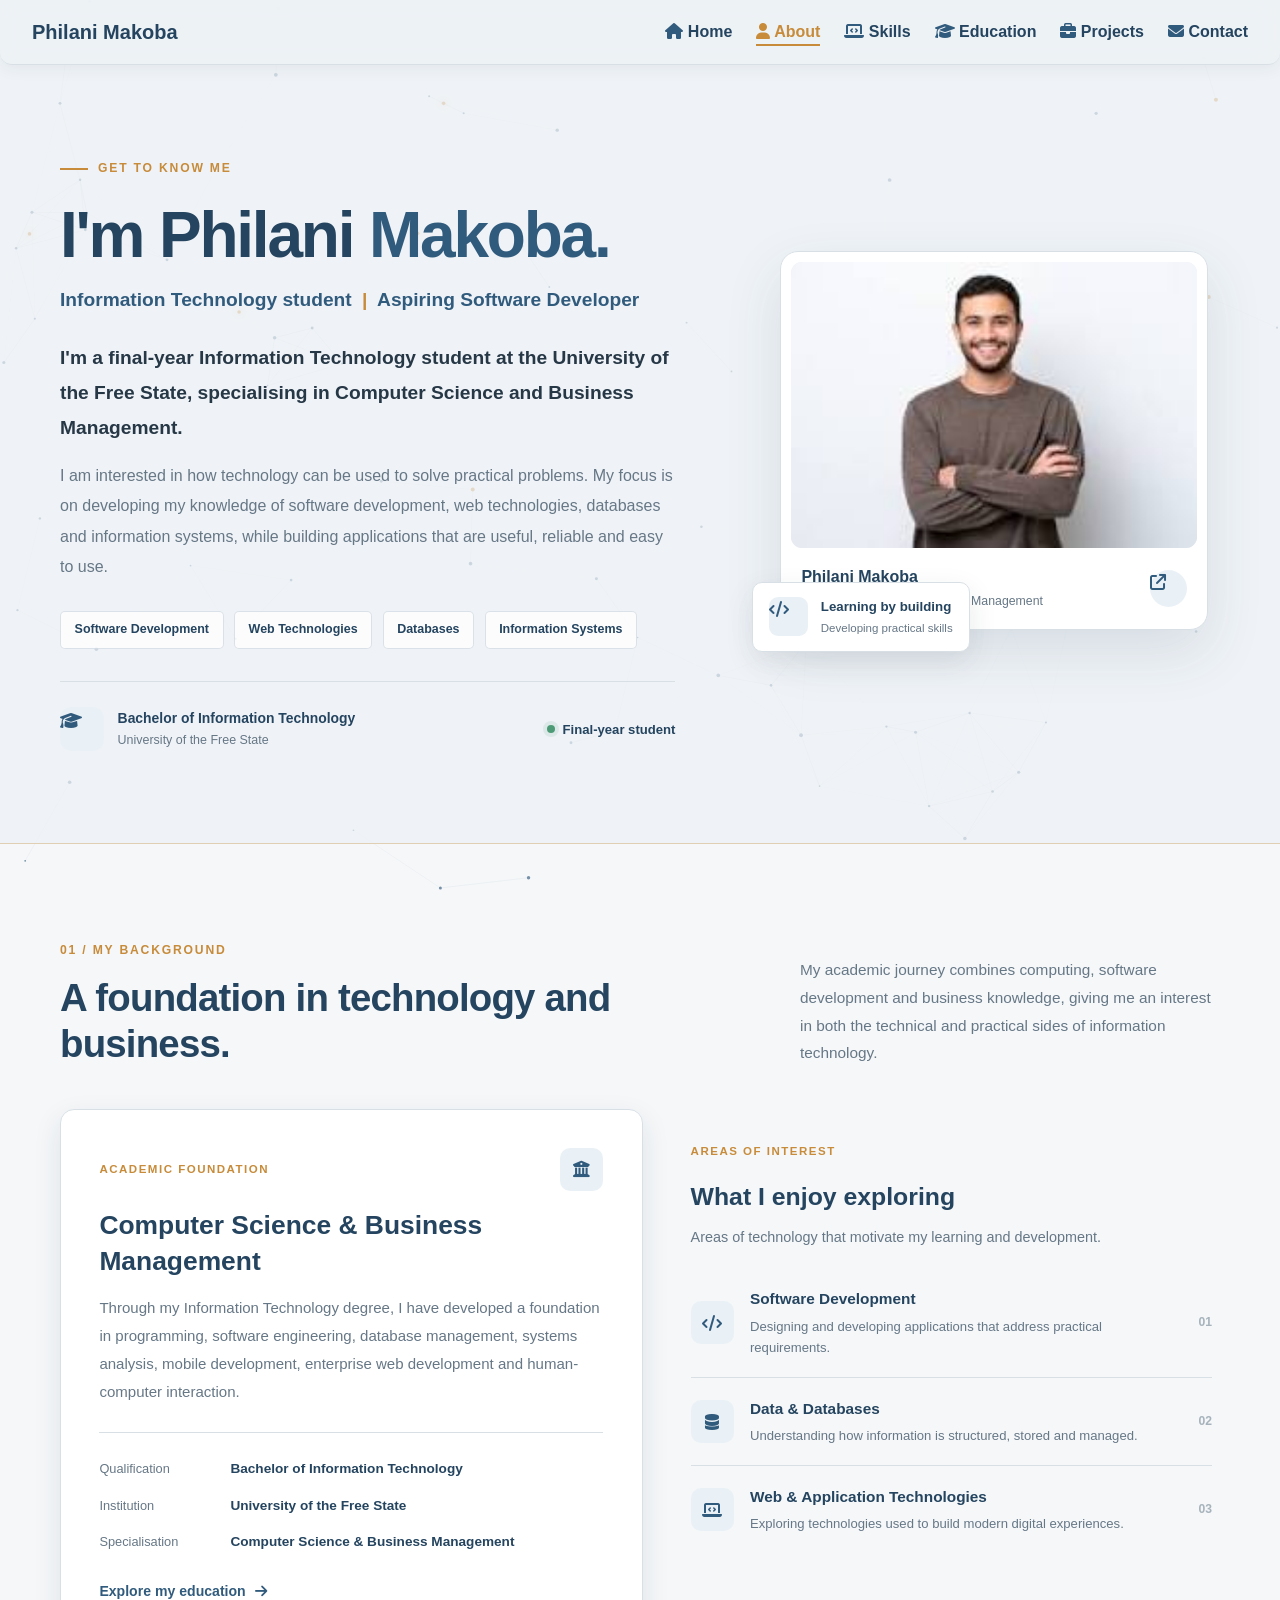
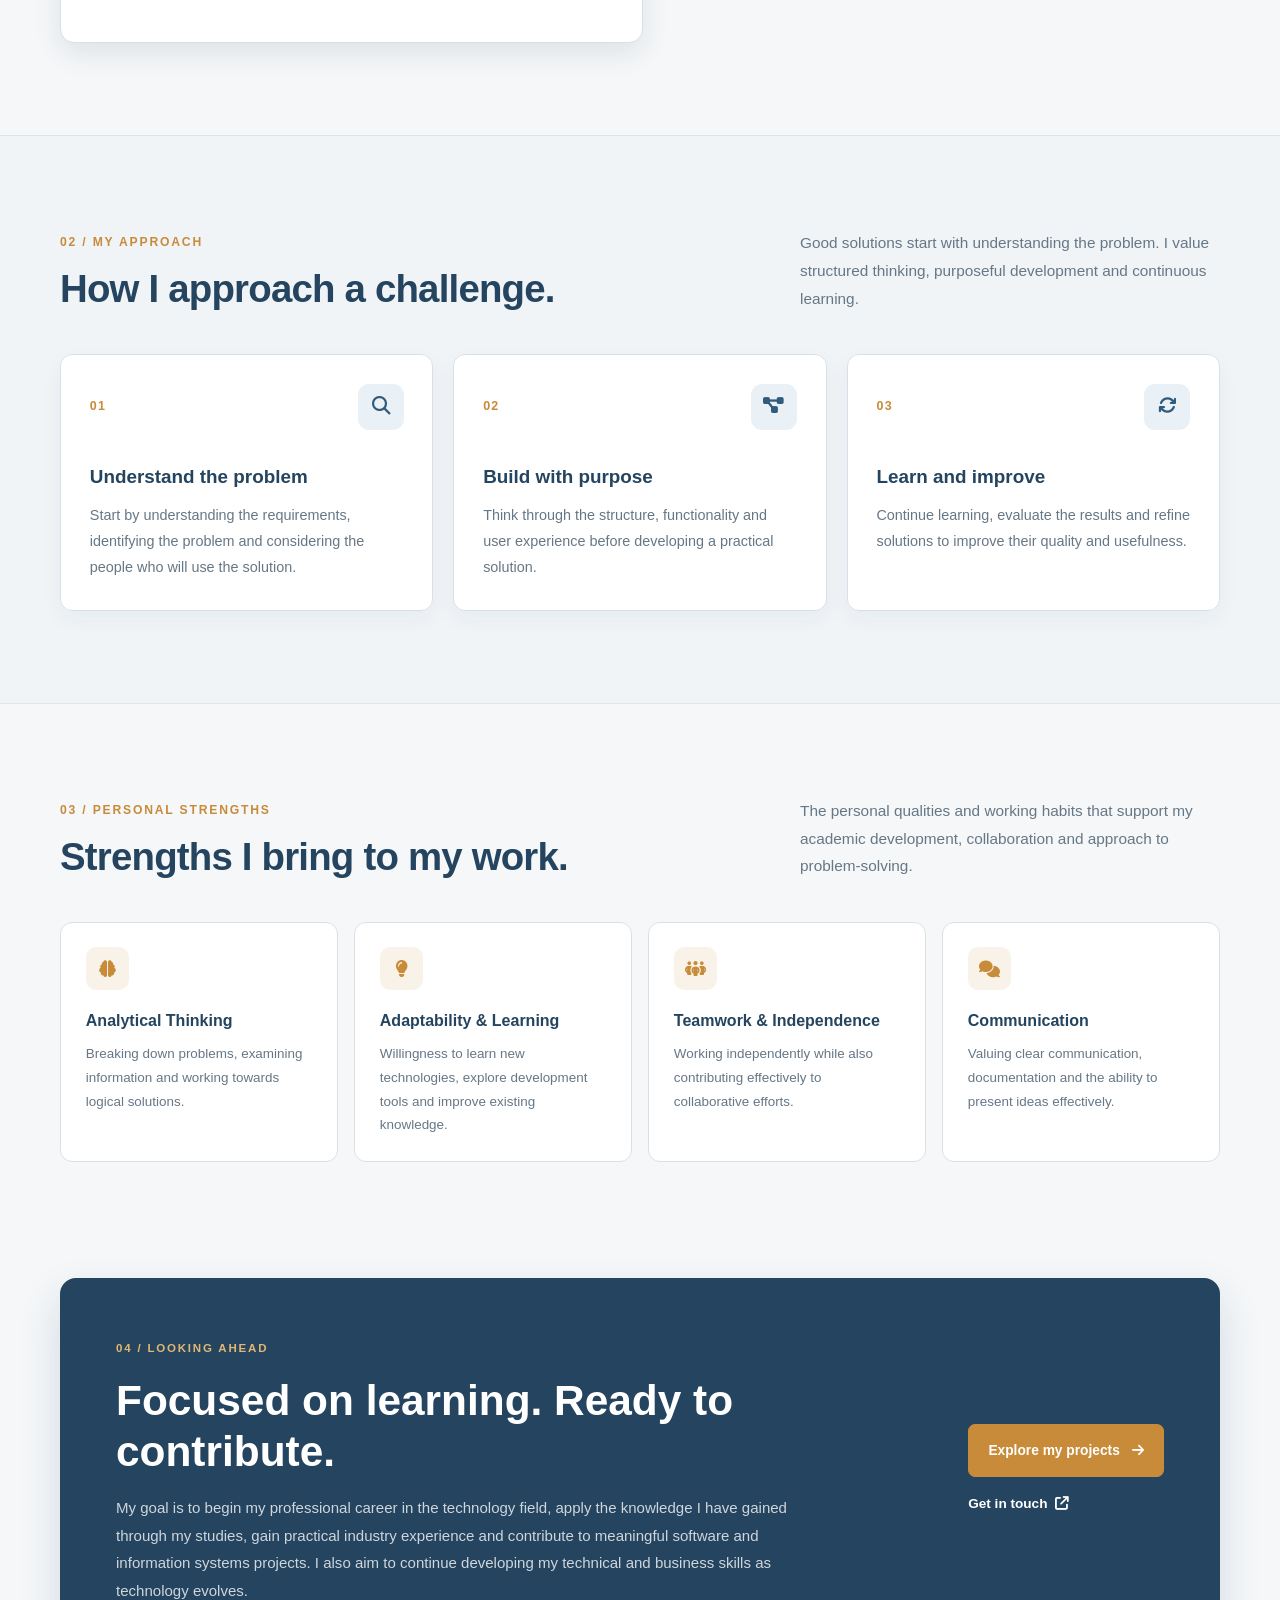
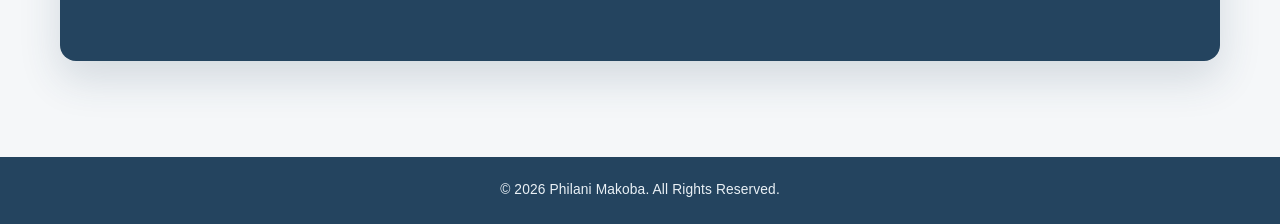
==== commit dcac8968: "feat: make portfolio fully responsive" ====
--- a/about.html
+++ b/about.html
@@ -116,63 +116,80 @@
          NAVIGATION
     ================================= -->
 
-    <header>
-        <nav class="navbar" aria-label="Main navigation">
-
-            <a href="index.html" class="logo">
-                Philani Makoba
-            </a>
-
-            <ul class="nav-links">
-
-                <li>
-                    <a href="index.html">
-                        <i class="fas fa-house" aria-hidden="true"></i>
-                        Home
-                    </a>
-                </li>
-
-                <li>
-                    <a href="about.html"
-                       class="active"
-                       aria-current="page">
-                        <i class="fas fa-user" aria-hidden="true"></i>
-                        About
-                    </a>
-                </li>
-
-                <li>
-                    <a href="skills.html">
-                        <i class="fas fa-laptop-code" aria-hidden="true"></i>
-                        Skills
-                    </a>
-                </li>
-
-                <li>
-                    <a href="education.html">
-                        <i class="fas fa-graduation-cap" aria-hidden="true"></i>
-                        Education
-                    </a>
-                </li>
-
-                <li>
-                    <a href="projects.html">
-                        <i class="fas fa-briefcase" aria-hidden="true"></i>
-                        Projects
-                    </a>
-                </li>
-
-                <li>
-                    <a href="contact.html">
-                        <i class="fas fa-envelope" aria-hidden="true"></i>
-                        Contact
-                    </a>
-                </li>
-
-            </ul>
-
-        </nav>
-    </header>
+
+<!-- ===== NAVBAR ===== -->
+<header>
+    <nav class="navbar" aria-label="Main navigation">
+
+        <!-- Website Logo -->
+        <a href="index.html" class="logo">
+            Philani Makoba
+        </a>
+
+        <!-- Mobile Hamburger Button -->
+        <button
+            class="nav-toggle"
+            type="button"
+            aria-label="Open navigation menu"
+            aria-expanded="false"
+            aria-controls="primary-navigation">
+
+            <span></span>
+            <span></span>
+            <span></span>
+
+        </button>
+
+        <!-- Navigation Links -->
+        <ul class="nav-links" id="primary-navigation">
+
+            <li>
+                <a href="index.html">
+                    <i class="fas fa-home" aria-hidden="true"></i>
+                    Home
+                </a>
+            </li>
+
+            <li>
+                <a href="about.html" class="active" aria-current="page">
+                    <i class="fas fa-user" aria-hidden="true"></i>
+                    About
+                </a>
+            </li>
+
+            <li>
+                <a href="skills.html">
+                    <i class="fas fa-laptop-code" aria-hidden="true"></i>
+                    Skills
+                </a>
+            </li>
+
+            <li>
+                <a href="education.html">
+                    <i class="fas fa-graduation-cap" aria-hidden="true"></i>
+                    Education
+                </a>
+            </li>
+
+            <li>
+                <a href="projects.html">
+                    <i class="fas fa-briefcase" aria-hidden="true"></i>
+                    Projects
+                </a>
+            </li>
+
+            <li>
+                <a href="contact.html">
+                    <i class="fas fa-envelope" aria-hidden="true"></i>
+                    Contact
+                </a>
+            </li>
+
+        </ul>
+
+    </nav>
+</header>
+
 
 
     <main class="about-main">
--- a/css/style.css
+++ b/css/style.css
@@ -1,21 +1,52 @@
-/* ===== VARIABLES ===== */
+/* =========================================================
+   PHILANI MAK0BA PORTFOLIO
+   CONSOLIDATED STYLESHEET
+
+   Pages covered:
+   - Home
+   - About
+   - Skills
+   - Education & Professional Development
+   - Projects
+   - Contact
+
+   Theme:
+   Steel blue, muted gold and cool light grey.
+========================================================= */
+
+
+/* =========================================================
+   1. DESIGN TOKENS
+========================================================= */
+
 :root {
     --primary: #315B7D;
     --primary-dark: #24445F;
     --primary-light: #EAF1F6;
     --accent: #C78B3A;
+
     --background: #F5F7F9;
     --alt-bg: #EDF2F5;
+
     --text: #263746;
     --muted-text: #667786;
+
     --card-bg: #FFFFFF;
     --border: #D8E0E6;
+
     --btn-hover: #24445F;
+
     --shadow: 0 10px 28px rgba(28, 47, 62, 0.10);
     --shadow-hover: 0 16px 34px rgba(28, 47, 62, 0.16);
-}
-
-/* ===== GLOBAL ===== */
+
+    --portfolio-content-width: 1160px;
+}
+
+
+/* =========================================================
+   2. GLOBAL RESET AND BASE ELEMENTS
+========================================================= */
+
 * {
     margin: 0;
     padding: 0;
@@ -23,15 +54,24 @@
     font-family: 'Inter', sans-serif;
 }
 
+html {
+    min-height: 100%;
+    scroll-behavior: smooth;
+    background: var(--background);
+}
+
 body {
+    position: relative;
+    isolation: isolate;
+    min-height: 100vh;
     background: var(--background);
     color: var(--text);
     line-height: 1.6;
 }
 
 a {
+    color: var(--primary);
     text-decoration: none;
-    color: var(--primary);
 }
 
 a:hover {
@@ -47,37 +87,52 @@
     color: var(--primary-dark);
 }
 
-/* ===== NAVBAR ===== */
+img {
+    max-width: 100%;
+}
+
+
+/* =========================================================
+   3. SHARED NAVIGATION
+========================================================= */
+
 header {
     position: fixed;
     top: 0;
     width: 100%;
-    background: var(--alt-bg);
+    z-index: 1000;
+
     padding: 1rem 2rem;
-    z-index: 1000;
+
+    background: rgba(237, 242, 245, 0.88);
+    -webkit-backdrop-filter: blur(10px);
+    backdrop-filter: blur(10px);
+
     border-bottom: 1px solid var(--border);
-    box-shadow: 0 4px 16px rgba(28, 47, 62, 0.06);
     border-bottom-left-radius: 12px;
     border-bottom-right-radius: 12px;
+
+    box-shadow: 0 4px 16px rgba(28, 47, 62, 0.06);
 }
 
 .navbar {
     display: flex;
+    align-items: center;
     justify-content: space-between;
-    align-items: center;
     color: var(--primary-dark);
 }
 
 .logo {
     color: var(--primary-dark);
+    font-size: 1.25rem;
     font-weight: 700;
-    font-size: 1.25rem;
 }
 
 .nav-links {
+    display: flex;
+    flex-wrap: wrap;
+    gap: 1.5rem;
     list-style: none;
-    display: flex;
-    gap: 1.5rem;
 }
 
 .nav-links a {
@@ -88,10 +143,9 @@
 
 .nav-links a:hover,
 .nav-links a.active {
+    padding-bottom: 4px;
     color: var(--accent);
-    font-weight: 600;
     border-bottom: 2px solid var(--accent);
-    padding-bottom: 4px;
 }
 
 .nav-links i {
@@ -103,22 +157,57 @@
     color: var(--accent);
 }
 
-/* ===== HERO ===== */
+
+/* Inner-page navigation width */
+
+.page-skills .navbar,
+.page-education .navbar,
+.page-projects .navbar,
+.page-contact .navbar,
+.page-about .navbar {
+    max-width: 1420px;
+    margin: 0 auto;
+}
+
+.page-skills .logo,
+.page-education .logo,
+.page-projects .logo,
+.page-contact .logo,
+.page-about .logo {
+    text-decoration: none;
+}
+
+
+/* =========================================================
+   4. HOMEPAGE HERO
+========================================================= */
+
 .hero {
+    position: relative;
+    isolation: isolate;
+    overflow: hidden;
+    display: flex;
+    min-height: 90vh;
     height: 90vh;
-    display: flex;
     align-items: center;
     justify-content: center;
-    background: var(--alt-bg);
+
+    padding: 2rem;
+
     color: var(--primary);
+    background: rgba(237, 242, 245, 0.55);
+
     text-align: center;
-    padding: 2rem;
+
     border-radius: 0 0 50% 50% / 0 0 10% 10%;
+    border-bottom: 1px solid var(--accent);
+
     box-shadow: 0 20px 35px rgba(28, 47, 62, 0.08);
-    border-bottom: 1px solid var(--accent);
 }
 
 .hero-content {
+    position: relative;
+    z-index: 1;
     max-width: 800px;
 }
 
@@ -148,602 +237,92 @@
     border-radius: 7px;
 }
 
-/* ===== PAGE HERO ===== */
-.page-hero {
-    background: var(--alt-bg);
-    color: var(--primary);
-    padding: 6rem 2rem 4rem;
-    text-align: center;
-    border-radius: 0 0 20% 20% / 0 0 5% 5%;
-    box-shadow: 0 20px 35px rgba(28, 47, 62, 0.08);
-    border-bottom: 1px solid var(--accent);
-}
-
-.page-hero-content {
-    max-width: 800px;
-    margin: auto;
-}
-
-.page-hero h1 {
-    color: var(--primary-dark);
-    font-size: 2.5rem;
-    margin-bottom: 1rem;
-}
-
-.page-hero p {
-    color: var(--muted-text);
-    font-size: 1.1rem;
-}
-
-/* ===== BUTTONS ===== */
+
+/* =========================================================
+   5. SHARED BUTTONS
+========================================================= */
+
 .btn {
+    display: inline-block;
+    margin: 0.5rem;
+    padding: 0.75rem 1.8rem;
+
+    color: #FFFFFF;
     background: var(--primary);
-    color: #fff;
-    padding: 0.75rem 1.8rem;
-    margin: 0.5rem;
+
     border: 1px solid var(--primary);
     border-radius: 7px;
-    display: inline-block;
+
     font-weight: 600;
-    transition: transform 0.2s ease, background 0.2s ease, box-shadow 0.2s ease;
+
+    transition:
+        transform 0.2s ease,
+        background 0.2s ease,
+        box-shadow 0.2s ease;
 }
 
 .btn:hover {
+    color: #FFFFFF;
     background: var(--btn-hover);
-    color: #fff;
     transform: translateY(-2px);
     box-shadow: 0 8px 18px rgba(36, 68, 95, 0.18);
 }
 
 .btn-outline {
+    color: var(--primary);
     background: transparent;
     border: 1px solid var(--primary);
-    color: var(--primary);
 }
 
 .btn-outline:hover {
+    color: var(--primary-dark);
     background: var(--primary-light);
-    color: var(--primary-dark);
-}
-
-/* ===== SECTIONS ===== */
+}
+
+
+/* =========================================================
+   6. HOMEPAGE SHARED SECTIONS
+========================================================= */
+
 .section {
+    margin: auto;
     padding: 4rem 2rem;
-    margin: auto;
 }
 
 .section-alt {
-    background: var(--alt-bg);
+    background: rgba(237, 242, 245, 0.35);
 }
 
 .section-title {
-    text-align: center;
     margin-bottom: 2.5rem;
     color: var(--primary-dark);
     font-size: 2rem;
     font-weight: 700;
+    text-align: center;
 }
 
 .section-text,
 .contact-section-text {
-    text-align: center;
     max-width: 700px;
     margin: auto;
+    text-align: center;
 }
 
 .contact-section-text {
     padding-bottom: 5px;
 }
 
-/* ===== CARDS ===== */
-.cards-container,
-.skills-grid,
-.projects-grid {
-    display: grid;
-    grid-template-columns: repeat(auto-fit, minmax(240px, 1fr));
-    gap: 1.5rem;
-}
-
-.card,
-.skill-card,
-.project-card,
-.education-card,
-.about-card,
-.contact-card {
-    background: var(--card-bg);
-    padding: 1.8rem;
-    border-radius: 10px;
-    box-shadow: var(--shadow);
-    border: 1px solid var(--border);
-    transition: transform 0.22s ease, box-shadow 0.22s ease, border-color 0.22s ease;
-}
-
-.card:hover,
-.skill-card:hover,
-.project-card:hover,
-.education-card:hover,
-.about-card:hover,
-.contact-card:hover {
-    transform: translateY(-5px);
-    border-color: #C4D0D9;
-    box-shadow: var(--shadow-hover);
-}
-
-/* ===== SKILLS ===== */
-.skill-card {
-    display: flex;
-    flex-direction: column;
-    align-items: center;
-    justify-content: center;
-    text-align: center;
-}
-
-.skill-card i {
-    display: block;
-    margin-bottom: 0.8rem;
-}
-
-.skill-card p {
-    font-weight: 600;
-    color: var(--primary);
-}
-
-/* ===== PROJECTS ===== */
-.project-card {
-    display: flex;
-    flex-direction: column;
-    align-items: center;
-    text-align: center;
-}
-
-.project-card h3 {
-    margin-bottom: 0.75rem;
-}
-
-.project-link {
-    display: inline-block;
-    margin-top: 0.5rem;
-    color: var(--accent);
-    font-weight: 600;
-}
-
-.project-link:hover {
-    color: var(--primary-dark);
-}
-
-/* ===== CONTACT ===== */
-.contact-card {
-    max-width: 600px;
-    margin: auto;
-    text-align: center;
-    font-size: 1.1rem;
-}
-
-.contact-card a {
-    color: var(--accent);
-}
-
-.contact-card a:hover {
-    color: var(--primary-dark);
-    text-decoration: underline;
-}
-
-.contact-form {
-    max-width: 600px;
-    margin: 2rem auto;
-    background: var(--card-bg);
-    padding: 2.5rem;
-    border-radius: 10px;
-    box-shadow: var(--shadow);
-    border: 1px solid var(--border);
-}
-
-.contact-form input,
-.contact-form textarea {
-    width: 100%;
-    padding: 1rem 1.2rem;
-    margin-bottom: 1.5rem;
-    border: 1px solid #CBD5DC;
-    border-radius: 7px;
-    font-size: 1rem;
-    font-family: 'Inter', sans-serif;
-    color: var(--text);
-    background: #fff;
-    transition: border-color 0.2s ease, box-shadow 0.2s ease;
-}
-
-.contact-form input:focus,
-.contact-form textarea:focus {
-    border-color: var(--primary);
-    box-shadow: 0 0 0 3px rgba(49, 91, 125, 0.12);
-    outline: none;
-}
-
-.contact-form button.btn {
-    width: 100%;
-    display: inline-block;
-    padding: 1rem;
-    font-size: 1.1rem;
-    border-radius: 7px;
-    border: none;
-    background: var(--primary);
-    color: #fff;
-    font-weight: 600;
-    cursor: pointer;
-}
-
-.contact-form textarea {
-    resize: none;
-}
-
-/* ===== ABOUT ===== */
-.about-container {
-    display: flex;
-    align-items: center;
-    justify-content: center;
-    gap: 2rem;
-    flex-wrap: wrap;
-    max-width: 900px;
-    margin: auto;
-    padding: 2rem 1rem;
-}
-
-.about-text {
-    flex: 1;
-    min-width: 280px;
-}
-
-.about-block {
-    background: var(--card-bg);
-    padding: 2rem;
-    margin: 1.5rem 0;
-    border-radius: 10px;
-    box-shadow: var(--shadow);
-    border: 1px solid var(--border);
-    transition: transform 0.22s ease, box-shadow 0.22s ease;
-}
-
-.about-block:hover {
-    transform: translateY(-5px);
-    box-shadow: var(--shadow-hover);
-}
-
-.about-block h3 {
-    color: var(--primary-dark);
-    margin-bottom: 1rem;
-    font-size: 1.5rem;
-    font-weight: 700;
-}
-
-.about-block p,
-.about-block ul {
-    font-size: 1.05rem;
-    line-height: 1.8;
-    color: var(--text);
-}
-
-.about-block ul {
-    list-style-type: disc;
-    padding-left: 1.5rem;
-}
-
-.about-block ul li {
-    margin-bottom: 0.6rem;
-}
-
-.about-image {
-    flex: 1;
-    min-width: 280px;
-    text-align: center;
-}
-
-.about-image img {
-    width: 300px;
-    height: 250px;
-    object-fit: cover;
-    border-radius: 50%;
-    box-shadow: 0 12px 28px rgba(28, 47, 62, 0.14);
-    transition: transform 0.22s ease, box-shadow 0.22s ease;
-}
-
-.about-image img:hover {
-    transform: translateY(-5px);
-    box-shadow: var(--shadow-hover);
-}
-
-/* ===== TIMELINE ===== */
-.timeline-container {
-    position: relative;
-    max-width: 900px;
-    margin: auto;
-    padding: 2rem 0;
-}
-
-.timeline-container::before {
-    content: '';
-    position: absolute;
-    top: 0;
-    left: 50%;
-    width: 4px;
-    height: 100%;
-    background: var(--accent);
-    transform: translateX(-50%);
-    border-radius: 2px;
-}
-
-.timeline-item {
-    position: relative;
-    width: 45%;
-    background: var(--card-bg);
-    padding: 1.5rem 2rem;
-    border-radius: 10px;
-    box-shadow: var(--shadow);
-    border: 1px solid var(--border);
-    margin: 2rem 0;
-    transition: transform 0.22s ease, box-shadow 0.22s ease;
-}
-
-.timeline-item.left {
-    left: 0;
-    margin-right: auto;
-    text-align: left;
-}
-
-.timeline-item.right {
-    left: 55%;
-    text-align: left;
-}
-
-.timeline-item::before {
-    content: '';
-    position: absolute;
-    top: 20px;
-    width: 16px;
-    height: 16px;
-    background: var(--accent);
-    border-radius: 50%;
-    border: 4px solid var(--card-bg);
-    box-shadow: 0 2px 6px rgba(0, 0, 0, 0.15);
-}
-
-.timeline-item.left::before {
-    right: -8px;
-}
-
-.timeline-item.right::before {
-    left: -8px;
-}
-
-.timeline-item::after {
-    content: '';
-    position: absolute;
-    width: 30px;
-    height: 2px;
-    background: var(--accent);
-    top: 28px;
-}
-
-.timeline-item.left::after {
-    right: -30px;
-    transform: rotate(25deg);
-}
-
-.timeline-item.right::after {
-    left: -30px;
-    transform: rotate(-25deg);
-}
-
-.timeline-item:last-child::after {
-    content: none;
-}
-
-.timeline-item:hover {
-    transform: translateY(-5px);
-    box-shadow: var(--shadow-hover);
-}
-
-.timeline-item h3 {
-    color: var(--primary-dark);
-    font-size: 1.5rem;
-    margin-bottom: 0.5rem;
-}
-
-.timeline-item p,
-.timeline-item ul {
-    color: var(--text);
-    font-size: 1rem;
-    line-height: 1.8;
-}
-
-.timeline-item ul {
-    padding-left: 1.5rem;
-    list-style: disc;
-}
-
-.timeline-item ul li {
-    margin-bottom: 0.5rem;
-}
-
-/* ===== STRENGTHS ===== */
-.strengths-list {
-    list-style: none;
-    padding-left: 0;
-    margin-top: 1rem;
-}
-
-.strengths-list li {
-    display: flex;
-    align-items: center;
-    gap: 0.75rem;
-    padding: 0.5rem 0;
-    font-size: 1rem;
-    color: var(--text);
-    transition: transform 0.2s ease, color 0.2s ease;
-}
-
-.strengths-list li i {
-    color: var(--accent);
-    font-size: 1.2rem;
-    flex-shrink: 0;
-}
-
-.strengths-list li:hover {
-    transform: translateX(5px);
-    color: var(--primary);
-}
-
-/* ===== EDUCATION ===== */
-.education-card {
-    max-width: 800px;
-    margin: 2rem auto;
-    padding: 2rem 2.5rem;
-}
-
-.education-card h3 {
-    font-size: 1.75rem;
-    color: var(--primary-dark);
-    margin-bottom: 1rem;
-}
-
-.education-card p {
-    font-size: 1rem;
-    line-height: 1.8;
-    color: var(--text);
-    margin-bottom: 0.5rem;
-}
-
-.education-card ul {
-    list-style: disc inside;
-    padding-left: 0;
-    margin-top: 0.5rem;
-}
-
-.education-card ul li {
-    margin-bottom: 0.5rem;
-    font-size: 1rem;
-    line-height: 1.6;
-    color: var(--text);
-    padding-left: 0.5rem;
-}
-
-.education-card ul li::marker {
-    color: var(--accent);
-    font-weight: bold;
-}
-
-/* ===== FOOTER ===== */
-footer {
-    background: var(--primary-dark);
-    color: #DCE5EB;
-    text-align: center;
-    padding: 1.5rem 2rem;
-    margin-top: 4rem;
-    border-top-left-radius: 12px;
-    border-top-right-radius: 12px;
-}
-
-footer a {
-    color: #D8E6EF;
-}
-
-footer a:hover {
-    color: #FFFFFF;
-}
-
-/* ===== RESPONSIVE ===== */
-@media (max-width: 768px) {
-    header {
-        padding: 1rem;
-    }
-
-    .navbar {
-        flex-direction: column;
-        gap: 1rem;
-    }
-
-    .nav-links {
-        gap: 1rem;
-        flex-wrap: wrap;
-        justify-content: center;
-    }
-
-    .hero {
-        height: auto;
-        min-height: 90vh;
-        border-radius: 0;
-    }
-
-    .hero h1 {
-        font-size: 2.2rem;
-    }
-
-    .hero h2 {
-        font-size: 1.2rem;
-    }
-
-    .page-hero {
-        border-radius: 0;
-    }
-
-    .timeline-container::before {
-        content: none;
-    }
-
-    .timeline-item {
-        width: 100%;
-        left: 0 !important;
-        margin: 1rem 0;
-        padding: 1.5rem 2rem;
-    }
-
-    .timeline-item.left,
-    .timeline-item.right {
-        left: 0 !important;
-        text-align: left;
-    }
-
-    .timeline-item::before,
-    .timeline-item::after {
-        content: none;
-    }
-
-    .education-card {
-        padding: 1.5rem 1.8rem;
-        margin: 1.5rem auto;
-    }
-
-    .education-card h3 {
-        font-size: 1.5rem;
-    }
-
-    .education-card p,
-    .education-card ul li {
-        font-size: 0.95rem;
-    }
-
-    .about-image img {
-        width: 260px;
-        height: 220px;
-    }
-}
-
-
-/* =========================================================
-   HOMEPAGE SECTIONS: SKILLS THROUGH FOOTER
-   Modern, professional styling using the existing theme
-========================================================= */
-
-/* SHARED SECTION STYLING */
+
+/* Homepage section spacing */
 
 #skills,
-#education,
 #projects,
 #contact {
     padding: 5rem max(2rem, calc((100% - 1180px) / 2));
+    background: transparent;
 }
 
 #skills .section-title,
-#education .section-title,
 #projects .section-title,
 #contact .section-title {
     position: relative;
@@ -753,51 +332,104 @@
 }
 
 #skills .section-title::after,
-#education .section-title::after,
 #projects .section-title::after,
 #contact .section-title::after {
+    display: block;
     content: "";
-    display: block;
     width: 42px;
     height: 3px;
     margin: 14px auto 0;
+    background: var(--accent);
     border-radius: 3px;
-    background: var(--accent);
 }
 
 
 /* =========================================================
-   SKILLS SECTION
+   7. HOMEPAGE ABOUT SECTION
 ========================================================= */
 
-#skills {
-    background: var(--background);
-}
+.about-container {
+    display: flex;
+    align-items: center;
+    justify-content: center;
+    flex-wrap: wrap;
+    gap: 2rem;
+
+    max-width: 900px;
+    margin: auto;
+    padding: 2rem 1rem;
+}
+
+.about-text {
+    flex: 1;
+    min-width: 280px;
+}
+
+.about-image {
+    flex: 1;
+    min-width: 280px;
+    text-align: center;
+}
+
+.about-image img {
+    width: 300px;
+    height: 250px;
+    object-fit: cover;
+
+    border-radius: 50%;
+    box-shadow: 0 12px 28px rgba(28, 47, 62, 0.14);
+
+    transition:
+        transform 0.22s ease,
+        box-shadow 0.22s ease;
+}
+
+.about-image img:hover {
+    transform: translateY(-5px);
+    box-shadow: var(--shadow-hover);
+}
+
+
+/* =========================================================
+   8. HOMEPAGE SKILLS
+========================================================= */
 
 #skills .skills-grid {
+    display: grid;
     max-width: 1080px;
-    margin: 0 auto;
     grid-template-columns: repeat(4, minmax(0, 1fr));
     gap: 1rem;
+    margin: 0 auto;
 }
 
 #skills .skill-card {
+    display: flex;
     min-height: 142px;
+    flex-direction: column;
+    align-items: center;
+    justify-content: center;
+    gap: 0.75rem;
+
     padding: 1.6rem 1rem;
-    gap: 0.75rem;
+
     background: var(--card-bg);
     border: 1px solid var(--border);
     border-radius: 12px;
+
     box-shadow: 0 3px 12px rgba(28, 47, 62, 0.035);
+
     text-align: center;
-    transition: transform 180ms ease,
-                border-color 180ms ease,
-                box-shadow 180ms ease;
+
+    transition:
+        transform 180ms ease,
+        border-color 180ms ease,
+        box-shadow 180ms ease;
 }
 
 #skills .skill-card i {
+    display: block;
     margin: 0;
-    color: var(--primary) !important;
+    color: var(--primary);
     font-size: 2rem;
 }
 
@@ -815,79 +447,63 @@
 
 
 /* =========================================================
-   EDUCATION SECTION
+   9. HOMEPAGE FEATURED PROJECTS
 ========================================================= */
 
-#education {
-    background: var(--background);
-}
-
-#education .education-card {
-    max-width: 900px;
+.projects-heading {
+    max-width: 650px;
+    margin: 0 auto 2.5rem;
+    text-align: center;
+}
+
+.projects-heading .section-eyebrow {
+    color: var(--accent);
+    font-size: 0.8rem;
+    font-weight: 700;
+    letter-spacing: 2px;
+}
+
+.projects-heading .section-title {
+    margin: 0.5rem 0;
+    color: var(--text);
+}
+
+.projects-intro {
+    color: var(--muted-text);
+    font-size: 0.95rem;
+    line-height: 1.7;
+}
+
+#projects .projects-grid {
+    display: grid;
+    max-width: 1120px;
+    grid-template-columns: repeat(3, minmax(0, 1fr));
+    align-items: stretch;
+    gap: 1.25rem;
     margin: 0 auto;
-    padding: clamp(1.6rem, 4vw, 2.5rem);
-    background: var(--background);
-    border: 1px solid var(--border);
-    border-left: 4px solid var(--accent);
-    border-radius: 12px;
-    box-shadow: none;
-    transition: border-color 180ms ease,
-                box-shadow 180ms ease;
-}
-
-#education .education-card:hover {
-    transform: none;
-    border-color: var(--border);
-    border-left-color: var(--accent);
-    box-shadow: 0 10px 26px rgba(28, 47, 62, 0.07);
-}
-
-#education .education-card h3 {
-    max-width: 760px;
-    margin: 0 0 1.35rem;
-    color: var(--primary-dark);
-    font-size: clamp(1.25rem, 2.4vw, 1.65rem);
-    line-height: 1.4;
-}
-
-#education .education-card p {
-    margin: 0.7rem 0;
-    color: var(--muted-text);
-    font-size: 0.98rem;
-    line-height: 1.75;
-}
-
-#education .education-card strong {
-    color: var(--text);
-    font-weight: 650;
-}
-
-
-/* =========================================================
-   PROJECTS SECTION
-========================================================= */
-
-#projects {
-    background: var(--background);
-}
-
-#projects .projects-grid {
-    max-width: 1120px;
-    margin: 0 auto;
-    grid-template-columns: repeat(3, minmax(0, 1fr));
-    gap: 1.25rem;
-    align-items: stretch;
 }
 
 #projects .project-card {
+    display: flex;
     min-height: 265px;
+    flex-direction: column;
+    align-items: flex-start;
+    overflow: hidden;
+
     padding: 1.7rem;
-    align-items: flex-start;
-    text-align: left;
-    background: #FFFFFF;
+
+    background: var(--card-bg);
     border: 1px solid var(--border);
     border-radius: 12px;
-    box-shadow: 0 3px 12px rgba(28, 47, 62, 0.035);
+
+    box-shadow: var(--shadow);
+
+    text-align: left;
+
+    transition:
+        transform 0.25s ease,
+        border-color 0.25s ease,
+        box-shadow 0.25s ease;
 }
 
 #projects .project-card:hover {
@@ -896,6 +512,29 @@
     box-shadow: 0 12px 25px rgba(28, 47, 62, 0.08);
 }
 
+.project-image {
+    width: 100%;
+    height: 190px;
+    overflow: hidden;
+    background: var(--alt-bg);
+}
+
+.project-image img {
+    display: block;
+    width: 100%;
+    height: 100%;
+    object-fit: cover;
+    transition: transform 0.35s ease;
+}
+
+#projects .project-card:hover .project-image img {
+    transform: scale(1.04);
+}
+
+.project-card-content {
+    padding: 1.2rem;
+}
+
 #projects .project-card h3 {
     margin: 0 0 0.8rem;
     color: var(--primary-dark);
@@ -903,7 +542,8 @@
     line-height: 1.4;
 }
 
-#projects .project-card p {
+#projects .project-card-content p {
+    min-height: 65px;
     margin: 0 0 0.8rem;
     color: var(--muted-text);
     font-size: 0.93rem;
@@ -914,28 +554,57 @@
     color: var(--text);
 }
 
+.project-technologies {
+    display: flex;
+    flex-wrap: wrap;
+    gap: 0.45rem;
+    margin-bottom: 1.2rem;
+}
+
+.project-technologies span {
+    padding: 0.3rem 0.55rem;
+    color: var(--primary-dark);
+    background: var(--primary-light);
+    border-radius: 5px;
+    font-size: 0.7rem;
+    font-weight: 600;
+}
+
 #projects .project-card .project-link {
+    display: inline-flex;
+    align-items: center;
+    gap: 0.4rem;
+
     margin-top: auto;
+    padding: 0.55rem 0.8rem;
     padding-top: 0.65rem;
+
     color: var(--primary);
+    background: var(--alt-bg);
+    border-radius: 6px;
+
     font-size: 0.9rem;
     font-weight: 700;
     text-decoration: none;
+
+    transition:
+        background 0.2s ease,
+        color 0.2s ease;
 }
 
 #projects .project-card .project-link:hover {
     color: var(--accent);
+    background: var(--primary-light);
     text-decoration: underline;
     text-underline-offset: 4px;
 }
 
 
 /* =========================================================
-   CONTACT SECTION
+   10. HOMEPAGE CONTACT
 ========================================================= */
 
 #contact {
-    background: var(--background);
     text-align: center;
 }
 
@@ -951,11 +620,20 @@
     max-width: 680px;
     margin: 0 auto;
     padding: 1.3rem 1.8rem;
+
+    color: var(--text);
     background: var(--background);
     border: 1px solid var(--border);
     border-radius: 12px;
+
     box-shadow: none;
     text-align: left;
+    font-size: 1.1rem;
+
+    transition:
+        transform 0.22s ease,
+        box-shadow 0.22s ease,
+        border-color 0.22s ease;
 }
 
 #contact .contact-card:hover {
@@ -967,12 +645,15 @@
 #contact .contact-card p {
     display: flex;
     flex-wrap: wrap;
+    align-items: baseline;
     gap: 0.35rem 0.75rem;
-    align-items: baseline;
+
     padding: 0.85rem 0;
     margin: 0;
+
+    color: var(--muted-text);
     border-bottom: 1px solid var(--border);
-    color: var(--muted-text);
+
     font-size: 0.95rem;
     overflow-wrap: anywhere;
 }
@@ -995,297 +676,13 @@
 
 #contact .contact-card a:hover {
     color: var(--accent);
+    text-decoration: underline;
 }
 
 
 /* =========================================================
-   FOOTER
+   11. SHARED INNER-PAGE FOUNDATION
 ========================================================= */
-
-footer {
-    margin-top: 0;
-    padding: 1.4rem 1.5rem;
-    background: var(--primary-dark);
-    border-radius: 0;
-}
-
-footer p {
-    color: #EAF1F6;
-    font-size: 0.88rem;
-    letter-spacing: 0.01em;
-}
-
-
-/* =========================================================
-   ACCESSIBILITY
-========================================================= */
-
-#skills a:focus-visible,
-#projects a:focus-visible,
-#contact a:focus-visible {
-    outline: 3px solid var(--accent);
-    outline-offset: 4px;
-    border-radius: 3px;
-}
-
-
-/* =========================================================
-   TABLET RESPONSIVENESS
-========================================================= */
-
-@media (max-width: 900px) {
-
-    #skills .skills-grid {
-        grid-template-columns: repeat(3, minmax(0, 1fr));
-    }
-
-    #projects .projects-grid {
-        grid-template-columns: repeat(2, minmax(0, 1fr));
-    }
-
-}
-
-
-/* =========================================================
-   MOBILE RESPONSIVENESS
-========================================================= */
-
-@media (max-width: 600px) {
-
-    #skills,
-    #education,
-    #projects,
-    #contact {
-        padding: 3.5rem 1.2rem;
-    }
-
-    #skills .skills-grid {
-        grid-template-columns: repeat(2, minmax(0, 1fr));
-        gap: 0.8rem;
-    }
-
-    #skills .skill-card {
-        min-height: 120px;
-        padding: 1.25rem 0.75rem;
-    }
-
-    #skills .skill-card p {
-        font-size: 0.88rem;
-    }
-
-    #projects .projects-grid {
-        grid-template-columns: 1fr;
-        gap: 1rem;
-    }
-
-    #projects .project-card {
-        min-height: 0;
-        padding: 1.4rem;
-    }
-
-    #contact .contact-card {
-        padding: 0.9rem 1.1rem;
-    }
-
-    #contact .contact-card p {
-        display: block;
-    }
-
-    #contact .contact-card strong {
-        display: block;
-        margin-bottom: 0.2rem;
-    }
-
-}
-
-
-/* =========================================================
-   REDUCED MOTION ACCESSIBILITY
-========================================================= */
-
-@media (prefers-reduced-motion: reduce) {
-
-    #skills .skill-card,
-    #projects .project-card,
-    #projects .project-link {
-        transition: none;
-    }
-
-    #skills .skill-card:hover,
-    #projects .project-card:hover {
-        transform: none;
-    }
-
-}
-
-
-/* FEATURED PROJECTS */
-.featured-projects {
-    background: var(--background);
-    padding: 5rem 2rem;
-}
-
-.projects-heading {
-    text-align: center;
-    max-width: 650px;
-    margin: 0 auto 2.5rem;
-}
-
-.projects-heading .section-eyebrow {
-    color: var(--accent);
-    font-size: 0.8rem;
-    font-weight: 700;
-    letter-spacing: 2px;
-}
-
-.projects-heading .section-title {
-    color: var(--text);
-    margin: 0.5rem 0;
-}
-
-.projects-intro {
-    color: var(--muted-text);
-    line-height: 1.7;
-    font-size: 0.95rem;
-}
-
-.projects-grid {
-    max-width: 1100px;
-    margin: 0 auto;
-    display: grid;
-    grid-template-columns: repeat(3, 1fr);
-    gap: 1.5rem;
-}
-
-.project-card {
-    background: var(--card-bg);
-    border: 1px solid var(--border);
-    border-radius: 12px;
-    overflow: hidden;
-    box-shadow: var(--shadow);
-    transition: transform 0.25s ease,
-                box-shadow 0.25s ease;
-}
-
-.project-card:hover {
-    transform: translateY(-5px);
-    box-shadow: var(--shadow-hover);
-}
-
-/* PROJECT IMAGE */
-.project-image {
-    width: 100%;
-    height: 190px;
-    overflow: hidden;
-    background: var(--alt-bg);
-}
-
-.project-image img {
-    width: 100%;
-    height: 100%;
-    object-fit: cover;
-    display: block;
-    transition: transform 0.35s ease;
-}
-
-.project-card:hover .project-image img {
-    transform: scale(1.04);
-}
-
-/* PROJECT CONTENT */
-.project-card-content {
-    padding: 1.2rem;
-}
-
-.project-card-content h3 {
-    color: var(--text);
-    font-size: 1.1rem;
-    margin-bottom: 0.7rem;
-}
-
-.project-card-content p {
-    color: var(--muted-text);
-    font-size: 0.88rem;
-    line-height: 1.6;
-    min-height: 65px;
-    margin-bottom: 1rem;
-}
-
-/* TECHNOLOGY TAGS */
-.project-technologies {
-    display: flex;
-    flex-wrap: wrap;
-    gap: 0.45rem;
-    margin-bottom: 1.2rem;
-}
-
-.project-technologies span {
-    background: var(--primary-light);
-    color: var(--primary-dark);
-    padding: 0.3rem 0.55rem;
-    border-radius: 5px;
-    font-size: 0.7rem;
-    font-weight: 600;
-}
-
-/* PROJECT LINK */
-.project-link {
-    display: inline-flex;
-    align-items: center;
-    gap: 0.4rem;
-    padding: 0.55rem 0.8rem;
-    background: var(--alt-bg);
-    color: var(--text);
-    border-radius: 6px;
-    text-decoration: none;
-    font-size: 0.8rem;
-    font-weight: 600;
-    transition: background 0.2s ease;
-}
-
-.project-link:hover {
-    background: var(--primary-light);
-    color: var(--primary-dark);
-}
-
-/* RESPONSIVE DESIGN */
-@media (max-width: 900px) {
-    .projects-grid {
-        grid-template-columns: repeat(2, 1fr);
-    }
-}
-
-@media (max-width: 600px) {
-    .projects-grid {
-        grid-template-columns: 1fr;
-    }
-
-    .featured-projects {
-        padding: 3.5rem 1rem;
-    }
-
-    .project-image {
-        height: 210px;
-    }
-}
-
-@media (prefers-reduced-motion: reduce) {
-    .project-card,
-    .project-image img {
-        transition: none;
-    }
-}
-
-
-/* =========================================================
-   PORTFOLIO PAGE REDESIGN
-   Scoped styles for Skills, Education, Projects and Contact
-   Retains the existing steel-blue, muted-gold and light-grey theme.
-========================================================= */
-
-:root {
-    --portfolio-content-width: 1160px;
-}
 
 .page-skills,
 .page-education,
@@ -1301,30 +698,18 @@
     padding-top: 72px;
 }
 
-.page-skills .navbar,
-.page-education .navbar,
-.page-projects .navbar,
-.page-contact .navbar {
-    max-width: 1420px;
-    margin: 0 auto;
-}
-
-.page-skills .logo,
-.page-education .logo,
-.page-projects .logo,
-.page-contact .logo {
-    text-decoration: none;
-}
-
 .portfolio-page-hero {
     position: relative;
+    isolation: isolate;
     overflow: hidden;
     padding: 5.4rem 2rem 4.2rem;
-    background: var(--alt-bg);
+    background: rgba(237, 242, 245, 0.55);
     border-bottom: 1px solid var(--border);
 }
 
 .page-hero-inner {
+    position: relative;
+    z-index: 1;
     max-width: 900px;
     margin: 0 auto;
     text-align: center;
@@ -1415,10 +800,12 @@
     align-items: center;
     gap: 0.55rem;
     padding: 0.7rem 0.9rem;
+
+    color: var(--primary-dark);
+    background: var(--card-bg);
     border: 1px solid var(--border);
     border-radius: 999px;
-    color: var(--primary-dark);
-    background: var(--card-bg);
+
     font-size: 0.78rem;
     font-weight: 650;
     white-space: nowrap;
@@ -1428,7 +815,11 @@
     color: var(--accent);
 }
 
-/* SKILLS */
+
+/* =========================================================
+   12. SKILLS PAGE
+========================================================= */
+
 .skills-section {
     padding-top: 4rem;
 }
@@ -1464,9 +855,11 @@
     width: 42px;
     height: 42px;
     place-items: center;
-    border-radius: 11px;
+
     color: var(--primary);
     background: var(--primary-light);
+    border-radius: 11px;
+
     font-size: 1.05rem;
 }
 
@@ -1493,6 +886,7 @@
     justify-content: space-between;
     gap: 1rem;
     margin-bottom: 0.42rem;
+
     color: var(--text);
     font-size: 0.86rem;
     font-weight: 650;
@@ -1507,34 +901,33 @@
 .meter-track {
     height: 7px;
     overflow: hidden;
+    background: #E8EDF1;
     border-radius: 20px;
-    background: #E8EDF1;
 }
 
 .meter-track span {
     display: block;
     height: 100%;
+    background: var(--primary);
     border-radius: inherit;
-    background: var(--primary);
-}
-
-.skills-footnote {
-    display: flex;
-    align-items: flex-start;
-    gap: 0.6rem;
-    max-width: 900px;
-    margin: 1.5rem auto 0;
-    color: var(--muted-text);
-    font-size: 0.82rem;
-    line-height: 1.65;
-}
-
-.skills-footnote i {
-    margin-top: 0.18rem;
-    color: var(--accent);
-}
-
-/* EDUCATION */
+}
+
+/* Professional skills group spans both columns */
+
+.skill-group-professional {
+    grid-column: 1 / -1;
+}
+
+.skill-group-professional .skill-meters {
+    grid-template-columns: repeat(2, minmax(0, 1fr));
+    column-gap: 2rem;
+}
+
+
+/* =========================================================
+   13. EDUCATION PAGE
+========================================================= */
+
 .education-section {
     padding-bottom: 2.5rem;
 }
@@ -1544,10 +937,12 @@
     align-items: center;
     gap: 0.55rem;
     padding: 0.65rem 0.9rem;
+
     color: var(--primary-dark);
     background: var(--card-bg);
     border: 1px solid var(--border);
     border-radius: 999px;
+
     font-size: 0.78rem;
     font-weight: 700;
     white-space: nowrap;
@@ -1556,8 +951,8 @@
 .status-dot {
     width: 8px;
     height: 8px;
+    background: #4D9874;
     border-radius: 50%;
-    background: #4D9874;
     box-shadow: 0 0 0 3px rgba(77, 152, 116, 0.12);
 }
 
@@ -1566,10 +961,12 @@
     grid-template-columns: 76px minmax(0, 1fr);
     gap: 1.45rem;
     padding: 2rem;
+
     background: var(--card-bg);
     border: 1px solid var(--border);
     border-left: 4px solid var(--accent);
     border-radius: 14px;
+
     box-shadow: var(--shadow);
 }
 
@@ -1578,9 +975,11 @@
     width: 66px;
     height: 66px;
     place-items: center;
-    border-radius: 16px;
+
     color: #FFFFFF;
     background: var(--primary);
+    border-radius: 16px;
+
     font-size: 1.65rem;
 }
 
@@ -1669,6 +1068,7 @@
     gap: 0.55rem;
     margin: 1rem 0 0;
     padding: 0 0 0 1.05rem;
+
     color: var(--text);
     font-size: 0.82rem;
     line-height: 1.55;
@@ -1678,6 +1078,9 @@
     color: var(--accent);
 }
 
+
+/* Udemy certification */
+
 .certification-section {
     padding-top: 2.5rem;
     padding-bottom: 5rem;
@@ -1686,9 +1089,11 @@
 .certification-panel {
     display: grid;
     grid-template-columns: minmax(260px, 0.82fr) minmax(0, 1.3fr);
+    align-items: center;
     gap: 2rem;
-    align-items: center;
+
     padding: 1.7rem;
+
     background: var(--card-bg);
     border: 1px solid var(--border);
     border-radius: 15px;
@@ -1700,6 +1105,7 @@
     min-height: 280px;
     place-items: center;
     padding: 1.2rem;
+
     background: var(--alt-bg);
     border: 1px solid var(--border);
     border-radius: 10px;
@@ -1707,57 +1113,32 @@
 
 .certificate-paper {
     display: flex;
-    width: min(100%, 350px);
+    width: 100%;
     min-height: 230px;
     flex-direction: column;
     align-items: center;
     justify-content: center;
+    overflow: hidden;
     padding: 1.3rem;
-    text-align: center;
+
     background: #FFFFFF;
     border: 1px solid #D6DDE3;
+    border-radius: 10px;
+
+    text-align: center;
     box-shadow: 0 5px 18px rgba(28, 47, 62, 0.07);
 }
 
-.certificate-provider {
-    color: var(--primary);
-    font-size: 0.62rem;
-    font-weight: 800;
-    letter-spacing: 0.15em;
-}
-
-.certificate-paper > i {
-    margin: 0.65rem 0;
-    color: var(--accent);
-    font-size: 1.55rem;
-}
-
-.certificate-kicker {
-    color: var(--muted-text);
-    font-size: 0.57rem;
-    font-weight: 800;
-    letter-spacing: 0.16em;
-}
-
-.certificate-paper strong {
-    margin: 0.45rem 0;
-    color: var(--primary-dark);
-    font-family: Georgia, serif;
-    font-size: 1.12rem;
-    font-weight: 600;
-    line-height: 1.3;
-}
-
-.certificate-line {
-    width: 60px;
-    height: 2px;
-    margin: 0.35rem 0 0.55rem;
-    background: var(--accent);
-}
-
-.certificate-paper small {
-    color: var(--muted-text);
-    font-size: 0.65rem;
+.certificate-paper a {
+    display: block;
+    width: 100%;
+}
+
+.certificate-img {
+    display: block;
+    width: 100%;
+    height: auto;
+    object-fit: contain;
 }
 
 .certification-content {
@@ -1797,37 +1178,21 @@
 .learning-tags span,
 .project-tech-list span {
     padding: 0.35rem 0.62rem;
+
     color: var(--primary-dark);
     background: var(--primary-light);
     border: 1px solid #DCE7EF;
     border-radius: 5px;
+
     font-size: 0.72rem;
     font-weight: 650;
 }
 
-.certificate-note {
-    display: flex;
-    align-items: flex-start;
-    gap: 0.55rem;
-    padding-top: 0.9rem;
-    border-top: 1px solid var(--border);
-    color: var(--muted-text);
-    font-size: 0.76rem;
-    line-height: 1.6;
-    overflow-wrap: anywhere;
-}
-
-.certificate-note i {
-    margin-top: 0.15rem;
-    color: var(--accent);
-}
-
-.certificate-note code {
-    color: var(--primary-dark);
-    font-size: 0.74rem;
-}
-
-/* PROJECTS */
+
+/* =========================================================
+   14. PROJECTS PAGE
+========================================================= */
+
 .projects-section {
     padding-top: 4rem;
 }
@@ -1837,9 +1202,10 @@
     align-items: center;
     gap: 0.7rem;
     padding: 0.75rem 1rem;
+
+    background: var(--card-bg);
     border: 1px solid var(--border);
     border-radius: 10px;
-    background: var(--card-bg);
 }
 
 .project-count strong {
@@ -1867,11 +1233,17 @@
     min-width: 0;
     flex-direction: column;
     overflow: hidden;
+
     background: var(--card-bg);
     border: 1px solid var(--border);
     border-radius: 14px;
+
     box-shadow: 0 5px 18px rgba(28, 47, 62, 0.045);
-    transition: transform 180ms ease, box-shadow 180ms ease, border-color 180ms ease;
+
+    transition:
+        transform 180ms ease,
+        box-shadow 180ms ease,
+        border-color 180ms ease;
 }
 
 .portfolio-project-card:hover {
@@ -1880,8 +1252,7 @@
     box-shadow: var(--shadow-hover);
 }
 
-.portfolio-project-image,
-.project-artwork {
+.portfolio-project-image {
     position: relative;
     height: 245px;
     overflow: hidden;
@@ -1905,14 +1276,17 @@
     top: 1rem;
     left: 1rem;
     z-index: 2;
+
     display: grid;
     width: 37px;
     height: 37px;
     place-items: center;
+
     color: #FFFFFF;
     background: rgba(36, 68, 95, 0.92);
     border: 1px solid rgba(255, 255, 255, 0.25);
     border-radius: 9px;
+
     font-size: 0.78rem;
     font-weight: 750;
 }
@@ -1927,10 +1301,10 @@
 
 .project-card-meta {
     display: flex;
+    width: 100%;
     flex-wrap: wrap;
     justify-content: space-between;
     gap: 0.5rem 1rem;
-    width: 100%;
     font-size: 0.62rem;
 }
 
@@ -1958,34 +1332,24 @@
 
 .project-card-bottom {
     display: flex;
+    width: 100%;
     align-items: center;
     justify-content: space-between;
-    width: 100%;
     padding-top: 0.9rem;
     margin-top: auto;
     border-top: 1px solid var(--border);
 }
 
-.project-note {
-    display: inline-flex;
-    align-items: center;
-    gap: 0.45rem;
-    color: var(--muted-text);
-    font-size: 0.78rem;
-    font-weight: 650;
-}
-
-.project-note i {
-    color: var(--accent);
-}
-
 .project-action {
     display: inline-flex;
     align-items: center;
     gap: 0.5rem;
+
     color: var(--primary);
+
     font-size: 0.83rem;
     font-weight: 750;
+
     transition: color 160ms ease;
 }
 
@@ -1993,86 +1357,38 @@
     color: var(--accent);
 }
 
-.project-artwork {
-    display: flex;
-    align-items: center;
-    justify-content: center;
-    background: #E8EFF4;
-}
-
-.security-orbit {
-    position: absolute;
-    width: 240px;
-    height: 240px;
-    border: 1px solid rgba(49, 91, 125, 0.18);
-    border-radius: 50%;
-}
-
-.orbit-two {
-    width: 175px;
-    height: 175px;
-    border-style: dashed;
-    transform: rotate(35deg);
-}
-
-.security-shield {
+
+/* =========================================================
+   15. CONTACT PAGE
+========================================================= */
+
+.contact-hero {
     position: relative;
-    display: grid;
-    width: 112px;
-    height: 125px;
-    place-items: center;
-    color: #FFFFFF;
-    background: var(--primary);
-    clip-path: polygon(50% 0, 92% 15%, 85% 68%, 50% 100%, 15% 68%, 8% 15%);
-    font-size: 3.4rem;
-    filter: drop-shadow(0 12px 12px rgba(36, 68, 95, 0.17));
-}
-
-.security-lock {
-    position: absolute;
-    right: 15px;
-    bottom: 27px;
-    color: var(--accent);
-    font-size: 1.1rem;
-}
-
-.security-caption {
-    position: absolute;
-    bottom: 1.25rem;
-    color: var(--primary-dark);
-    font-size: 0.68rem;
-    font-weight: 800;
-    letter-spacing: 0.18em;
-}
-
-.projects-disclaimer {
-    margin-top: 1.5rem;
-    color: var(--muted-text);
-    font-size: 0.78rem;
-    line-height: 1.6;
-    text-align: center;
-}
-
-/* CONTACT */
-.contact-hero {
+    isolation: isolate;
     display: grid;
     grid-template-columns: minmax(0, 1.1fr) minmax(300px, 0.9fr);
     align-items: center;
     gap: 3rem;
+
     min-height: 450px;
     padding: 4.5rem max(2rem, calc((100% - var(--portfolio-content-width)) / 2));
+
     overflow: hidden;
-    background: var(--alt-bg);
+
+    background: rgba(237, 242, 245, 0.55);
     border-bottom: 1px solid var(--border);
 }
 
 .contact-hero-content {
+    position: relative;
+    z-index: 1;
     max-width: 640px;
 }
 
 .contact-hero h1 {
     max-width: 620px;
     margin: 0.65rem 0 1rem;
+
     color: var(--primary-dark);
     font-size: clamp(2.5rem, 5.5vw, 4rem);
     letter-spacing: -0.06em;
@@ -2092,12 +1408,18 @@
     align-items: center;
     justify-content: center;
     gap: 0.65rem;
+
     margin-top: 1.6rem;
     padding: 0.9rem 1.2rem;
+
     border-radius: 7px;
+
     font-size: 0.87rem;
     font-weight: 700;
-    transition: transform 160ms ease, background 160ms ease;
+
+    transition:
+        transform 160ms ease,
+        background 160ms ease;
 }
 
 .contact-primary-link {
@@ -2111,8 +1433,12 @@
     transform: translateY(-2px);
 }
 
+
+/* Contact hero visual */
+
 .contact-visual {
     position: relative;
+    z-index: 1;
     display: grid;
     min-height: 300px;
     place-items: center;
@@ -2139,18 +1465,23 @@
 .contact-visual-card {
     position: relative;
     z-index: 1;
+
     display: flex;
     width: min(100%, 300px);
     min-height: 175px;
     flex-direction: column;
     align-items: flex-start;
     justify-content: center;
+
     padding: 1.6rem;
+
     color: var(--text);
     background: #FFFFFF;
     border: 1px solid var(--border);
     border-radius: 13px;
+
     box-shadow: 0 15px 35px rgba(28, 47, 62, 0.1);
+
     transform: rotate(-3deg);
 }
 
@@ -2160,9 +1491,11 @@
     height: 42px;
     place-items: center;
     margin-bottom: 1rem;
+
     color: var(--primary);
     background: var(--primary-light);
     border-radius: 10px;
+
     font-size: 1.1rem;
 }
 
@@ -2193,6 +1526,9 @@
     letter-spacing: 0.14em;
 }
 
+
+/* Contact methods */
+
 .contact-section {
     padding-top: 4rem;
 }
@@ -2214,17 +1550,24 @@
     min-height: 155px;
     align-items: flex-start;
     gap: 0.9rem;
+
     padding: 1.25rem;
+
     color: var(--text);
     background: var(--card-bg);
     border: 1px solid var(--border);
     border-radius: 12px;
+
     box-shadow: 0 4px 15px rgba(28, 47, 62, 0.035);
 }
 
 .contact-method-link {
     text-decoration: none;
-    transition: transform 160ms ease, border-color 160ms ease, box-shadow 160ms ease;
+
+    transition:
+        transform 160ms ease,
+        border-color 160ms ease,
+        box-shadow 160ms ease;
 }
 
 .contact-method-link:hover {
@@ -2252,32 +1595,24 @@
     line-height: 1.55;
 }
 
-.contact-method-label {
-    font-size: 0.6rem;
-}
-
-.contact-pending {
-    align-self: flex-end;
-    flex-shrink: 0;
-    color: var(--muted-text);
-    font-size: 0.63rem;
-    font-weight: 650;
-    text-align: right;
-}
-
 .contact-method-arrow {
     align-self: flex-end;
     color: var(--accent);
     font-size: 0.85rem;
 }
 
+
+/* Contact closing panel */
+
 .contact-bottom-panel {
     display: flex;
     align-items: center;
     justify-content: space-between;
     gap: 2rem;
+
     margin-top: 2.2rem;
     padding: 1.8rem 2rem;
+
     background: var(--primary-dark);
     border-radius: 13px;
 }
@@ -2313,321 +1648,10 @@
     transform: translateY(-2px);
 }
 
-/* SHARED FOOTER AND FOCUS STATES */
-.site-footer {
-    margin-top: 0;
-    padding: 1.4rem 1.5rem;
-    background: var(--primary-dark);
-    border-radius: 0;
-}
-
-.site-footer p {
-    color: #EAF1F6;
-    font-size: 0.86rem;
-}
-
-.page-skills a:focus-visible,
-.page-education a:focus-visible,
-.page-projects a:focus-visible,
-.page-contact a:focus-visible {
-    outline: 3px solid var(--accent);
-    outline-offset: 4px;
-    border-radius: 4px;
-}
-
-/* RESPONSIVE */
-@media (max-width: 980px) {
-    .coursework-grid {
-        grid-template-columns: repeat(2, minmax(0, 1fr));
-    }
-
-    .contact-hero {
-        gap: 1.2rem;
-    }
-
-    .contact-method-grid {
-        grid-template-columns: 1fr;
-    }
-}
-
-@media (max-width: 760px) {
-    .page-skills main,
-    .page-education main,
-    .page-projects main,
-    .page-contact main {
-        padding-top: 112px;
-    }
-
-    .portfolio-page-hero {
-        padding: 3.5rem 1.3rem 3rem;
-    }
-
-    .portfolio-section {
-        width: min(100% - 2rem, var(--portfolio-content-width));
-        padding: 3.25rem 0;
-    }
-
-    .section-heading-row {
-        align-items: flex-start;
-        flex-direction: column;
-        gap: 0.9rem;
-    }
-
-    .skill-groups,
-    .project-gallery {
-        grid-template-columns: 1fr;
-    }
-
-    .degree-panel {
-        grid-template-columns: 1fr;
-        gap: 1rem;
-    }
-
-    .certification-panel {
-        grid-template-columns: 1fr;
-    }
-
-    .certificate-visual {
-        min-height: 245px;
-    }
-
-    .portfolio-project-image,
-    .project-artwork {
-        height: 220px;
-    }
-
-    .contact-hero {
-        grid-template-columns: 1fr;
-        gap: 0.5rem;
-        padding: 3.5rem 1.4rem 2.5rem;
-    }
-
-    .contact-visual {
-        min-height: 260px;
-    }
-
-    .contact-bottom-panel {
-        align-items: flex-start;
-        flex-direction: column;
-        gap: 1.2rem;
-        padding: 1.5rem;
-    }
-}
-
-@media (max-width: 560px) {
-    .hero-meta {
-        align-items: center;
-        flex-direction: column;
-        gap: 0.65rem;
-    }
-
-    .coursework-grid {
-        grid-template-columns: 1fr;
-    }
-
-    .coursework-card > p {
-        min-height: 0;
-    }
-
-    .skill-group {
-        padding: 1.3rem;
-    }
-
-    .portfolio-project-body {
-        padding: 1.2rem;
-    }
-
-    .portfolio-project-body > p {
-        min-height: 0;
-    }
-
-    .contact-method-card {
-        flex-wrap: wrap;
-    }
-
-    .contact-pending {
-        width: 100%;
-        text-align: left;
-    }
-}
-
-@media (prefers-reduced-motion: reduce) {
-    .portfolio-project-card,
-    .portfolio-project-image img,
-    .contact-primary-link,
-    .contact-secondary-link,
-    .contact-method-link {
-        transition: none;
-    }
-
-    .portfolio-project-card:hover,
-    .contact-primary-link:hover,
-    .contact-secondary-link:hover,
-    .contact-method-link:hover {
-        transform: none;
-    }
-}
-
-
-/* Keep the professional-skills group balanced across the full grid width. */
-.skill-group-professional {
-    grid-column: 1 / -1;
-}
-
-.skill-group-professional .skill-meters {
-    grid-template-columns: repeat(2, minmax(0, 1fr));
-    column-gap: 2rem;
-}
-
-@media (max-width: 560px) {
-    .skill-group-professional .skill-meters {
-        grid-template-columns: 1fr;
-    }
-}
-
-.certificate-paper {
-    width: 100%;
-    overflow: hidden;
-    border-radius: 10px;
-    background: #fff;
-}
-
-.certificate-img {
-    display: block;
-    width: 100%;
-    height: auto;
-    object-fit: contain;
-    border-radius: 10px;
-}
-
-/* =========================================
-   CONSTELLATION NETWORK BACKGROUND
-   ========================================= */
-
-/* Hero sections */
-.hero,
-.page-hero,
-.portfolio-page-hero,
-.contact-hero {
-    position: relative;
-    overflow: hidden;
-    isolation: isolate;
-    background-color: #F5F7F9;
-}
-
-/* Animated canvas */
-.constellation-canvas {
-    position: absolute;
-    inset: 0;
-    width: 100%;
-    height: 100%;
-    display: block;
-    z-index: 0;
-    pointer-events: none;
-}
-
-/* Keep all hero content above the animation */
-.hero-content,
-.page-hero-content,
-.page-hero-inner,
-.contact-hero-content,
-.contact-visual {
-    position: relative;
-    z-index: 1;
-}
-
-/* Respect accessibility preferences */
-@media (prefers-reduced-motion: reduce) {
-    .constellation-canvas {
-        display: none;
-    }
-}
-
-
-/* ==========================================
-   GLOBAL CONSTELLATION BACKGROUND
-   ========================================== */
-
-body {
-    position: relative;
-    isolation: isolate;
-    background: var(--background);
-}
-
-/* One background canvas for the complete website */
-.site-network-canvas {
-    position: fixed;
-    inset: 0;
-
-    width: 100%;
-    height: 100%;
-
-    display: block;
-    z-index: -1;
-
-    pointer-events: none;
-    opacity: 1;
-}
-
-/* Keep the navigation readable while allowing
-   the background effect to remain visible */
-header {
-    background: rgba(237, 242, 245, 0.88);
-    -webkit-backdrop-filter: blur(10px);
-    backdrop-filter: blur(10px);
-}
-
-/* Home and inner page hero backgrounds */
-.hero,
-.page-hero,
-.portfolio-page-hero,
-.contact-hero {
-    background: rgba(237, 242, 245, 0.55);
-}
-
-/* Sections with alternate backgrounds */
-.section-alt {
-    background: rgba(237, 242, 245, 0.35);
-}
-
-/* Main content sections should reveal the
-   global network in their open background areas */
-#about,
-#skills,
-#education,
-#projects,
-#contact,
-.featured-projects,
-.portfolio-section {
-    background: transparent;
-}
-
-/* Preserve card readability.
-   Cards, images, forms and panels retain
-   their existing backgrounds. */
-
-/* Allow a very subtle effect through the footer */
-footer,
-.site-footer {
-    background: rgba(36, 68, 95, 0.96);
-}
-
 
 /* =========================================================
-   ABOUT PAGE REDESIGN
-   Philani Makoba Portfolio
-   Steel Blue | Muted Gold | Light Grey
+   16. ABOUT PAGE
 ========================================================= */
-
-
-/* =========================================================
-   PAGE FOUNDATION
-========================================================= */
-
-body.page-about {
-    background: var(--background);
-    color: var(--text);
-}
 
 .page-about .about-main {
     position: relative;
@@ -2663,33 +1687,7 @@
 }
 
 
-/* =========================================================
-   GLOBAL CONSTELLATION LAYER FOR ABOUT PAGE
-
-   The script inserts the canvas directly into body.
-   Keep it above the body background and below the content.
-========================================================= */
-
-body.page-about {
-    isolation: isolate;
-}
-
-body.page-about > .site-network-canvas {
-    position: fixed;
-    inset: 0;
-    z-index: 0;
-    opacity: 0.35;
-    pointer-events: none;
-}
-
-body.page-about > header {
-    z-index: 1000;
-}
-
-
-/* =========================================================
-   INTRODUCTION / PROFILE HERO
-========================================================= */
+/* About introduction */
 
 .page-about .about-intro {
     position: relative;
@@ -2711,12 +1709,12 @@
 }
 
 .page-about .about-intro-content h1 {
+    margin: 1.4rem 0 1rem;
     color: var(--primary-dark);
     font-size: clamp(3rem, 5vw, 4.5rem);
     font-weight: 800;
     letter-spacing: -2.2px;
     line-height: 1.08;
-    margin: 1.4rem 0 1rem;
 }
 
 .page-about .about-intro-content h1 span {
@@ -2724,35 +1722,35 @@
 }
 
 .page-about .about-intro-content h2 {
+    margin-bottom: 1.65rem;
     color: var(--primary);
     font-size: clamp(1rem, 1.5vw, 1.25rem);
     font-weight: 600;
     line-height: 1.5;
-    margin-bottom: 1.65rem;
 }
 
 .page-about .about-heading-divider {
+    padding: 0 5px;
     color: var(--accent);
-    padding: 0 5px;
 }
 
 .page-about .about-intro-lead {
+    margin-bottom: 1rem;
     color: var(--text);
     font-size: 1.2rem;
     font-weight: 600;
     line-height: 1.8;
-    margin-bottom: 1rem;
 }
 
 .page-about .about-intro-description {
+    max-width: 620px;
     color: var(--muted-text);
     font-size: 1rem;
     line-height: 1.9;
-    max-width: 620px;
-}
-
-
-/* Interest tags */
+}
+
+
+/* About focus tags */
 
 .page-about .about-focus-tags {
     display: flex;
@@ -2765,15 +1763,19 @@
     display: inline-flex;
     align-items: center;
     padding: 0.48rem 0.85rem;
+
+    color: var(--primary-dark);
+    background: rgba(255, 255, 255, 0.72);
     border: 1px solid rgba(49, 91, 125, 0.16);
-    background: rgba(255, 255, 255, 0.72);
-    color: var(--primary-dark);
     border-radius: 5px;
+
     font-size: 0.78rem;
     font-weight: 650;
-    transition: border-color 0.2s ease,
-                background 0.2s ease,
-                transform 0.2s ease;
+
+    transition:
+        border-color 0.2s ease,
+        background 0.2s ease,
+        transform 0.2s ease;
 }
 
 .page-about .about-focus-tags span:hover {
@@ -2783,7 +1785,7 @@
 }
 
 
-/* Academic identity */
+/* About academic identity */
 
 .page-about .about-identity {
     display: flex;
@@ -2791,8 +1793,10 @@
     justify-content: space-between;
     flex-wrap: wrap;
     gap: 1.25rem;
+
     padding-top: 1.6rem;
     margin-top: 2rem;
+
     border-top: 1px solid var(--border);
 }
 
@@ -2804,14 +1808,16 @@
 
 .page-about .about-identity-icon {
     display: flex;
-    align-items: center;
-    justify-content: center;
     width: 44px;
     height: 44px;
     flex-shrink: 0;
+    align-items: center;
+    justify-content: center;
+
+    color: var(--primary);
     background: var(--primary-light);
-    color: var(--primary);
     border-radius: 10px;
+
     font-size: 1.1rem;
 }
 
@@ -2827,9 +1833,9 @@
 }
 
 .page-about .about-identity-item div > span {
+    margin-top: 2px;
     color: var(--muted-text);
     font-size: 0.78rem;
-    margin-top: 2px;
 }
 
 .page-about .about-status {
@@ -2845,15 +1851,13 @@
 .page-about .status-indicator {
     width: 8px;
     height: 8px;
+    background: #4D9B76;
     border-radius: 50%;
-    background: #4D9B76;
     box-shadow: 0 0 0 4px rgba(77, 155, 118, 0.12);
 }
 
 
-/* =========================================================
-   PROFILE IMAGE
-========================================================= */
+/* About profile image */
 
 .page-about .about-profile-area {
     position: relative;
@@ -2867,9 +1871,11 @@
     position: relative;
     margin: 0;
     padding: 10px;
+
     background: #FFFFFF;
     border: 1px solid var(--border);
     border-radius: 18px;
+
     box-shadow: 0 22px 55px rgba(36, 68, 95, 0.13);
 }
 
@@ -2911,17 +1917,18 @@
 }
 
 .page-about .about-profile-caption div > span {
+    margin-top: 3px;
     color: var(--muted-text);
     font-size: 0.77rem;
-    margin-top: 3px;
 }
 
 .page-about .about-profile-caption-icon {
-    display: flex !important;
-    align-items: center;
-    justify-content: center;
+    display: flex;
     width: 37px;
     height: 37px;
+    align-items: center;
+    justify-content: center;
+
     color: var(--primary);
     background: var(--primary-light);
     border-radius: 50%;
@@ -2929,27 +1936,32 @@
 
 .page-about .about-profile-badge {
     position: absolute;
+    bottom: 0;
     left: -28px;
-    bottom: 0;
+
     display: flex;
     align-items: center;
     gap: 0.8rem;
+
     padding: 0.85rem 1rem;
+
     background: #FFFFFF;
     border: 1px solid var(--border);
     border-radius: 10px;
+
     box-shadow: var(--shadow);
 }
 
 .page-about .about-badge-icon {
     display: flex;
-    align-items: center;
-    justify-content: center;
     width: 39px;
     height: 39px;
     flex-shrink: 0;
+    align-items: center;
+    justify-content: center;
+
+    color: var(--primary);
     background: var(--primary-light);
-    color: var(--primary);
     border-radius: 9px;
 }
 
@@ -2964,15 +1976,13 @@
 }
 
 .page-about .about-profile-badge div > span {
+    margin-top: 2px;
     color: var(--muted-text);
     font-size: 0.72rem;
-    margin-top: 2px;
-}
-
-
-/* =========================================================
-   SHARED SECTION SPACING
-========================================================= */
+}
+
+
+/* About shared section headings */
 
 .page-about .about-section {
     position: relative;
@@ -2993,11 +2003,11 @@
 
 .page-about .about-section-heading h2 {
     max-width: 640px;
+    margin-top: 0.8rem;
     color: var(--primary-dark);
     font-size: clamp(2rem, 3vw, 2.7rem);
+    letter-spacing: -0.8px;
     line-height: 1.2;
-    letter-spacing: -0.8px;
-    margin-top: 0.8rem;
 }
 
 .page-about .about-section-heading > p {
@@ -3008,9 +2018,7 @@
 }
 
 
-/* =========================================================
-   ACADEMIC BACKGROUND AND TECHNICAL INTERESTS
-========================================================= */
+/* Academic background */
 
 .page-about .about-background {
     background: transparent;
@@ -3019,12 +2027,9 @@
 .page-about .about-background-grid {
     display: grid;
     grid-template-columns: minmax(0, 1fr) minmax(0, 0.95fr);
+    align-items: stretch;
     gap: 1.5rem;
-    align-items: stretch;
-}
-
-
-/* Academic foundation panel */
+}
 
 .page-about .about-foundation-card {
     padding: clamp(1.8rem, 3vw, 2.6rem);
@@ -3050,21 +2055,23 @@
 
 .page-about .about-card-topline > i {
     display: flex;
-    align-items: center;
-    justify-content: center;
     width: 43px;
     height: 43px;
+    align-items: center;
+    justify-content: center;
+
     color: var(--primary);
     background: var(--primary-light);
     border-radius: 10px;
+
     font-size: 1.05rem;
 }
 
 .page-about .about-foundation-card h3 {
+    margin: 1.1rem 0 0.9rem;
     color: var(--primary-dark);
     font-size: 1.65rem;
     line-height: 1.35;
-    margin: 1.1rem 0 0.9rem;
 }
 
 .page-about .about-foundation-card > p {
@@ -3075,8 +2082,8 @@
 
 .page-about .about-foundation-divider {
     height: 1px;
+    margin: 1.65rem 0;
     background: var(--border);
-    margin: 1.65rem 0;
 }
 
 .page-about .about-degree-details {
@@ -3087,8 +2094,8 @@
 .page-about .about-degree-details > div {
     display: grid;
     grid-template-columns: 115px minmax(0, 1fr);
+    align-items: start;
     gap: 1rem;
-    align-items: start;
 }
 
 .page-about .about-degree-details span {
@@ -3107,10 +2114,14 @@
     align-items: center;
     gap: 0.6rem;
     margin-top: 1.7rem;
+
     color: var(--primary);
     font-size: 0.88rem;
     font-weight: 750;
-    transition: color 0.2s ease, gap 0.2s ease;
+
+    transition:
+        color 0.2s ease,
+        gap 0.2s ease;
 }
 
 .page-about .about-inline-link:hover {
@@ -3126,16 +2137,16 @@
 }
 
 .page-about .about-interests > h3 {
+    margin-top: 0.9rem;
     color: var(--primary-dark);
     font-size: 1.55rem;
-    margin-top: 0.9rem;
 }
 
 .page-about .about-interests-intro {
+    margin: 0.5rem 0 1.2rem;
     color: var(--muted-text);
     font-size: 0.9rem;
     line-height: 1.7;
-    margin: 0.5rem 0 1.2rem;
 }
 
 .page-about .about-interest-item {
@@ -3143,7 +2154,9 @@
     grid-template-columns: 45px minmax(0, 1fr) auto;
     align-items: center;
     gap: 0.9rem;
+
     padding: 1.15rem 0;
+
     border-bottom: 1px solid var(--border);
 }
 
@@ -3153,20 +2166,22 @@
 
 .page-about .about-interest-icon {
     display: flex;
-    align-items: center;
-    justify-content: center;
     width: 43px;
     height: 43px;
+    align-items: center;
+    justify-content: center;
+
+    color: var(--primary);
     background: var(--primary-light);
-    color: var(--primary);
     border-radius: 10px;
+
     font-size: 1rem;
 }
 
 .page-about .about-interest-item h4 {
+    margin-bottom: 0.25rem;
     color: var(--primary-dark);
     font-size: 0.96rem;
-    margin-bottom: 0.25rem;
 }
 
 .page-about .about-interest-item p {
@@ -3182,9 +2197,7 @@
 }
 
 
-/* =========================================================
-   HOW I APPROACH A CHALLENGE
-========================================================= */
+/* Approach section */
 
 .page-about .about-approach {
     background: rgba(237, 242, 245, 0.62);
@@ -3201,13 +2214,17 @@
 .page-about .about-approach-card {
     min-height: 250px;
     padding: 1.8rem;
+
     background: #FFFFFF;
     border: 1px solid var(--border);
     border-radius: 12px;
+
     box-shadow: 0 8px 22px rgba(28, 47, 62, 0.045);
-    transition: transform 0.25s ease,
-                box-shadow 0.25s ease,
-                border-color 0.25s ease;
+
+    transition:
+        transform 0.25s ease,
+        box-shadow 0.25s ease,
+        border-color 0.25s ease;
 }
 
 .page-about .about-approach-card:hover {
@@ -3232,20 +2249,22 @@
 
 .page-about .about-approach-card-top i {
     display: flex;
-    align-items: center;
-    justify-content: center;
     width: 46px;
     height: 46px;
+    align-items: center;
+    justify-content: center;
+
     color: var(--primary);
     background: var(--primary-light);
     border-radius: 11px;
+
     font-size: 1.15rem;
 }
 
 .page-about .about-approach-card h3 {
+    margin-bottom: 0.7rem;
     color: var(--primary-dark);
     font-size: 1.18rem;
-    margin-bottom: 0.7rem;
 }
 
 .page-about .about-approach-card p {
@@ -3255,9 +2274,7 @@
 }
 
 
-/* =========================================================
-   PROFESSIONAL STRENGTHS
-========================================================= */
+/* Professional strengths */
 
 .page-about .about-strengths {
     background: transparent;
@@ -3274,9 +2291,11 @@
     background: #FFFFFF;
     border: 1px solid var(--border);
     border-radius: 12px;
-    transition: transform 0.22s ease,
-                border-color 0.22s ease,
-                box-shadow 0.22s ease;
+
+    transition:
+        transform 0.22s ease,
+        border-color 0.22s ease,
+        box-shadow 0.22s ease;
 }
 
 .page-about .about-strength-card:hover {
@@ -3287,22 +2306,24 @@
 
 .page-about .about-strength-icon {
     display: flex;
-    align-items: center;
-    justify-content: center;
     width: 43px;
     height: 43px;
+    align-items: center;
+    justify-content: center;
     margin-bottom: 1.25rem;
+
     color: var(--accent);
     background: rgba(199, 139, 58, 0.11);
     border-radius: 10px;
+
     font-size: 1.05rem;
 }
 
 .page-about .about-strength-card h3 {
+    margin-bottom: 0.6rem;
     color: var(--primary-dark);
     font-size: 1rem;
     line-height: 1.4;
-    margin-bottom: 0.6rem;
 }
 
 .page-about .about-strength-card p {
@@ -3312,9 +2333,7 @@
 }
 
 
-/* =========================================================
-   CAREER DIRECTION
-========================================================= */
+/* Career direction */
 
 .page-about .about-direction {
     padding: 1.5rem 0 6rem;
@@ -3328,9 +2347,12 @@
     justify-content: space-between;
     gap: 3rem;
     overflow: hidden;
+
     padding: clamp(2rem, 5vw, 3.5rem);
+
     background: var(--primary-dark);
     border-radius: 16px;
+
     box-shadow: 0 18px 42px rgba(36, 68, 95, 0.16);
 }
 
@@ -3346,10 +2368,10 @@
 }
 
 .page-about .about-direction-content h2 {
+    margin: 1rem 0;
     color: #FFFFFF;
     font-size: clamp(1.9rem, 3.5vw, 2.65rem);
     line-height: 1.2;
-    margin: 1rem 0;
 }
 
 .page-about .about-direction-content p {
@@ -3360,10 +2382,10 @@
 
 .page-about .about-direction-actions {
     display: flex;
+    flex-shrink: 0;
     flex-direction: column;
     align-items: flex-start;
     gap: 1rem;
-    flex-shrink: 0;
 }
 
 .page-about .about-direction-button {
@@ -3371,21 +2393,26 @@
     align-items: center;
     justify-content: center;
     gap: 0.75rem;
+
     padding: 0.9rem 1.2rem;
+
+    color: #FFFFFF;
     background: var(--accent);
-    color: #FFFFFF;
     border: 1px solid var(--accent);
     border-radius: 7px;
+
     font-size: 0.86rem;
     font-weight: 750;
     white-space: nowrap;
-    transition: background 0.2s ease,
-                transform 0.2s ease;
+
+    transition:
+        background 0.2s ease,
+        transform 0.2s ease;
 }
 
 .page-about .about-direction-button:hover {
+    color: #FFFFFF;
     background: #B77A2B;
-    color: #FFFFFF;
     transform: translateY(-2px);
 }
 
@@ -3393,9 +2420,12 @@
     display: inline-flex;
     align-items: center;
     gap: 0.5rem;
+
     color: #FFFFFF;
+
     font-size: 0.85rem;
     font-weight: 650;
+
     transition: color 0.2s ease;
 }
 
@@ -3405,8 +2435,95 @@
 
 
 /* =========================================================
-   RESPONSIVE DESIGN
+   17. SHARED FOOTERS
 ========================================================= */
+
+footer,
+.site-footer {
+    margin-top: 0;
+    padding: 1.4rem 1.5rem;
+
+    color: #DCE5EB;
+    background: var(--primary-dark);
+
+    text-align: center;
+
+    border-radius: 0;
+}
+
+.page-about .site-footer {
+    position: relative;
+    z-index: 1;
+}
+
+footer p {
+    color: #EAF1F6;
+    font-size: 0.88rem;
+    letter-spacing: 0.01em;
+}
+
+.site-footer p {
+    color: #EAF1F6;
+    font-size: 0.86rem;
+}
+
+
+/* =========================================================
+   18. GLOBAL CONSTELLATION NETWORK LAYER
+========================================================= */
+
+/*
+   The JavaScript creates .site-network-canvas directly
+   inside body. It is a single fixed canvas behind the
+   page content, rather than one canvas per section.
+*/
+
+.site-network-canvas {
+    position: fixed;
+    inset: 0;
+    display: block;
+    width: 100%;
+    height: 100%;
+    z-index: 0;
+    opacity: 1;
+    pointer-events: none;
+}
+
+/* Keep the canvas above the page background but below all content. */
+body {
+    background: transparent;
+}
+
+body > :not(.site-network-canvas):not(header) {
+    position: relative;
+    z-index: 1;
+}
+
+body > header {
+    position: fixed;
+    z-index: 1000;
+}
+
+/* Transparent section surfaces allow the network
+   to remain visible in the open areas of the page. */
+
+#about,
+#skills,
+#projects,
+#contact,
+.portfolio-section {
+    background: transparent;
+}
+
+/* Alternate sections retain their translucent cool-grey surface.
+   The homepage Skills section itself is transparent via #skills above. */
+
+
+/* =========================================================
+   19. RESPONSIVE LAYOUTS
+========================================================= */
+
+/* Large tablets and smaller laptops */
 
 @media (max-width: 1000px) {
 
@@ -3429,6 +2546,42 @@
 
 }
 
+
+/* Tablet */
+
+@media (max-width: 980px) {
+
+    .coursework-grid {
+        grid-template-columns: repeat(2, minmax(0, 1fr));
+    }
+
+    .contact-hero {
+        gap: 1.2rem;
+    }
+
+    .contact-method-grid {
+        grid-template-columns: 1fr;
+    }
+
+}
+
+
+/* Homepage tablet layout */
+
+@media (max-width: 900px) {
+
+    #skills .skills-grid {
+        grid-template-columns: repeat(3, minmax(0, 1fr));
+    }
+
+    #projects .projects-grid {
+        grid-template-columns: repeat(2, minmax(0, 1fr));
+    }
+
+}
+
+
+/* Inner-page tablet and mobile layout */
 
 @media (max-width: 800px) {
 
@@ -3486,7 +2639,191 @@
 }
 
 
+/* Shared navigation and homepage mobile layout */
+
+@media (max-width: 768px) {
+
+    .hero {
+        height: auto;
+        min-height: 90vh;
+        border-radius: 0;
+    }
+
+    .hero h1 {
+        font-size: 2.2rem;
+    }
+
+    .hero h2 {
+        font-size: 1.2rem;
+    }
+
+    .about-image img {
+        width: 260px;
+        height: 220px;
+    }
+
+}
+
+
+/* Inner page tablet/mobile header spacing */
+
+@media (max-width: 760px) {
+
+    .page-skills main,
+    .page-education main,
+    .page-projects main,
+    .page-contact main {
+        padding-top: 112px;
+    }
+
+    .portfolio-page-hero {
+        padding: 3.5rem 1.3rem 3rem;
+    }
+
+    .portfolio-section {
+        width: min(100% - 2rem, var(--portfolio-content-width));
+        padding: 3.25rem 0;
+    }
+
+    .section-heading-row {
+        align-items: flex-start;
+        flex-direction: column;
+        gap: 0.9rem;
+    }
+
+    .skill-groups,
+    .project-gallery {
+        grid-template-columns: 1fr;
+    }
+
+    .degree-panel {
+        grid-template-columns: 1fr;
+        gap: 1rem;
+    }
+
+    .certification-panel {
+        grid-template-columns: 1fr;
+    }
+
+    .certificate-visual {
+        min-height: 245px;
+    }
+
+    .portfolio-project-image {
+        height: 220px;
+    }
+
+    .contact-hero {
+        grid-template-columns: 1fr;
+        gap: 0.5rem;
+        padding: 3.5rem 1.4rem 2.5rem;
+    }
+
+    .contact-visual {
+        min-height: 260px;
+    }
+
+    .contact-bottom-panel {
+        align-items: flex-start;
+        flex-direction: column;
+        gap: 1.2rem;
+        padding: 1.5rem;
+    }
+
+}
+
+
+/* Mobile */
+
+@media (max-width: 600px) {
+
+    #skills,
+    #projects,
+    #contact {
+        padding: 3.5rem 1.2rem;
+    }
+
+    #skills .skills-grid {
+        grid-template-columns: repeat(2, minmax(0, 1fr));
+        gap: 0.8rem;
+    }
+
+    #skills .skill-card {
+        min-height: 120px;
+        padding: 1.25rem 0.75rem;
+    }
+
+    #skills .skill-card p {
+        font-size: 0.88rem;
+    }
+
+    #projects .projects-grid {
+        grid-template-columns: 1fr;
+        gap: 1rem;
+    }
+
+    #projects .project-card {
+        min-height: 0;
+        padding: 1.4rem;
+    }
+
+    #contact .contact-card {
+        padding: 0.9rem 1.1rem;
+    }
+
+    #contact .contact-card p {
+        display: block;
+    }
+
+    #contact .contact-card strong {
+        display: block;
+        margin-bottom: 0.2rem;
+    }
+
+    .project-image {
+        height: 210px;
+    }
+
+}
+
+
+/* Smaller mobile screens */
+
 @media (max-width: 560px) {
+
+    .hero-meta {
+        align-items: center;
+        flex-direction: column;
+        gap: 0.65rem;
+    }
+
+    .coursework-grid {
+        grid-template-columns: 1fr;
+    }
+
+    .coursework-card > p {
+        min-height: 0;
+    }
+
+    .skill-group {
+        padding: 1.3rem;
+    }
+
+    .skill-group-professional .skill-meters {
+        grid-template-columns: 1fr;
+    }
+
+    .portfolio-project-body {
+        padding: 1.2rem;
+    }
+
+    .portfolio-project-body > p {
+        min-height: 0;
+    }
+
+    .contact-method-card {
+        flex-wrap: wrap;
+    }
 
     .page-about .about-shell {
         width: min(100% - 36px, 460px);
@@ -3582,18 +2919,542 @@
 
 
 /* =========================================================
-   ACCESSIBILITY
+   20. ACCESSIBILITY AND MOTION PREFERENCES
 ========================================================= */
 
+a:focus-visible {
+    outline: 3px solid var(--accent);
+    outline-offset: 4px;
+    border-radius: 3px;
+}
+
 @media (prefers-reduced-motion: reduce) {
 
-    .page-about *,
-    .page-about *::before,
-    .page-about *::after {
-        scroll-behavior: auto !important;
+    html {
+        scroll-behavior: auto;
+    }
+
+    *,
+    *::before,
+    *::after {
         transition-duration: 0.01ms !important;
         animation-duration: 0.01ms !important;
         animation-iteration-count: 1 !important;
     }
 
-}
+    .site-network-canvas {
+        display: none;
+    }
+
+    #skills .skill-card:hover,
+    #projects .project-card:hover,
+    .portfolio-project-card:hover,
+    .contact-primary-link:hover,
+    .contact-secondary-link:hover,
+    .contact-method-link:hover,
+    .page-about .about-approach-card:hover,
+    .page-about .about-strength-card:hover {
+        transform: none;
+    }
+
+}
+
+/* =========================================================
+   21. RESPONSIVE NAVIGATION AND FULL-PAGE LAYOUT REFINEMENTS
+   Verified against all six HTML pages.
+========================================================= */
+
+/* Global safeguards against accidental horizontal scrolling. */
+html,
+body {
+    width: 100%;
+    max-width: 100%;
+    overflow-x: clip;
+}
+
+body > * {
+    min-width: 0;
+}
+
+img,
+svg,
+video,
+canvas {
+    max-width: 100%;
+}
+
+/* Desktop navigation toggle is intentionally hidden. */
+.nav-toggle {
+    display: none;
+    align-items: center;
+    justify-content: center;
+    flex-direction: column;
+    gap: 5px;
+    width: 44px;
+    height: 44px;
+    flex: 0 0 44px;
+    padding: 0;
+    border: 1px solid var(--border);
+    border-radius: 9px;
+    background: #FFFFFF;
+    color: var(--primary-dark);
+    cursor: pointer;
+    transition: background 0.2s ease, border-color 0.2s ease;
+}
+
+.nav-toggle:hover {
+    background: var(--primary-light);
+    border-color: rgba(49, 91, 125, 0.35);
+}
+
+.nav-toggle span {
+    display: block;
+    width: 19px;
+    height: 2px;
+    border-radius: 2px;
+    background: var(--primary-dark);
+    transition: transform 0.2s ease, opacity 0.2s ease;
+}
+
+/* Ensure the brand never compresses into the menu button. */
+.navbar {
+    min-width: 0;
+    gap: 1rem;
+}
+
+.logo {
+    flex: 0 0 auto;
+    white-space: nowrap;
+}
+
+.nav-links {
+    min-width: 0;
+}
+
+/* Tablet and mobile: replace the wrapping navigation with a dropdown. */
+@media (max-width: 900px) {
+    header {
+        padding: 0.7rem 1.1rem;
+        border-radius: 0 0 12px 12px;
+    }
+
+    .navbar {
+        position: relative;
+        flex-direction: row;
+        align-items: center;
+        justify-content: space-between;
+        min-height: 44px;
+        gap: 0.75rem;
+    }
+
+    .nav-toggle {
+        display: inline-flex;
+        margin-left: auto;
+    }
+
+    .nav-links {
+        display: none;
+        position: absolute;
+        top: calc(100% + 0.7rem);
+        right: 0;
+        left: auto;
+        z-index: 1001;
+        width: min(380px, calc(100vw - 2rem));
+        max-height: min(72vh, 540px);
+        flex-direction: column;
+        align-items: stretch;
+        justify-content: flex-start;
+        gap: 0.2rem;
+        overflow-y: auto;
+        padding: 0.65rem;
+        margin: 0;
+        background: #FFFFFF;
+        border: 1px solid var(--border);
+        border-radius: 12px;
+        box-shadow: 0 16px 38px rgba(28, 47, 62, 0.16);
+    }
+
+    .navbar.is-open > .nav-links {
+        display: flex;
+    }
+
+    .nav-links li {
+        width: 100%;
+    }
+
+    .nav-links a {
+        display: flex;
+        align-items: center;
+        gap: 0.8rem;
+        width: 100%;
+        min-height: 46px;
+        padding: 0.75rem 0.85rem;
+        border: 0;
+        border-radius: 8px;
+        color: var(--primary-dark);
+        line-height: 1.35;
+    }
+
+    .nav-links a:hover,
+    .nav-links a.active {
+        padding-bottom: 0.75rem;
+        border: 0;
+        color: var(--primary-dark);
+        background: var(--primary-light);
+    }
+
+    .nav-links a.active {
+        box-shadow: inset 3px 0 0 var(--accent);
+    }
+
+    .nav-links a:hover i,
+    .nav-links a.active i {
+        color: var(--accent);
+    }
+
+    .navbar.is-open .nav-toggle span:first-child {
+        transform: translateY(7px) rotate(45deg);
+    }
+
+    .navbar.is-open .nav-toggle span:nth-child(2) {
+        opacity: 0;
+    }
+
+    .navbar.is-open .nav-toggle span:last-child {
+        transform: translateY(-7px) rotate(-45deg);
+    }
+
+    /* Mobile fixed-header clearance for inner pages. */
+    .page-skills main,
+    .page-education main,
+    .page-projects main,
+    .page-contact main {
+        padding-top: 88px;
+    }
+}
+
+/* Tablet: keep multi-column layouts where they remain comfortable. */
+@media (max-width: 820px) {
+    .page-about .about-shell {
+        width: min(100% - 3rem, 720px);
+    }
+
+    .page-about .about-intro-grid {
+        grid-template-columns: minmax(0, 1fr);
+    }
+
+    .page-about .about-profile-area {
+        width: min(100%, 460px);
+        margin: 0 auto;
+    }
+
+    .portfolio-section {
+        width: min(100% - 2.5rem, var(--portfolio-content-width));
+    }
+
+    .contact-hero {
+        grid-template-columns: minmax(0, 1fr);
+        gap: 1.25rem;
+        padding: 3.5rem 1.5rem 2.5rem;
+    }
+
+    .contact-visual {
+        min-height: 250px;
+    }
+
+    .contact-method-grid {
+        grid-template-columns: repeat(2, minmax(0, 1fr));
+    }
+
+    .contact-method-grid > :first-child {
+        grid-column: 1 / -1;
+    }
+}
+
+/* Phones and compact tablets. */
+@media (max-width: 600px) {
+    .hero {
+        min-height: max(640px, 90svh);
+        height: auto;
+        padding: 7rem 1.2rem 3.5rem;
+        border-radius: 0;
+    }
+
+    .hero h1 {
+        font-size: clamp(2rem, 9vw, 2.6rem);
+        line-height: 1.15;
+    }
+
+    .hero h2 {
+        font-size: clamp(1rem, 4.5vw, 1.2rem);
+        line-height: 1.5;
+    }
+
+    .hero p {
+        width: 100%;
+        font-size: 0.94rem;
+        line-height: 1.75;
+    }
+
+    .hero-buttons {
+        display: flex;
+        flex-wrap: wrap;
+        justify-content: center;
+        gap: 0.55rem;
+    }
+
+    .hero-buttons .btn {
+        margin: 0;
+        padding: 0.75rem 1rem;
+    }
+
+    #about {
+        padding: 3.5rem 1.2rem;
+    }
+
+    #about .about-container {
+        width: 100%;
+        padding: 1.5rem 0.25rem;
+        gap: 1.5rem;
+    }
+
+    #about .about-text,
+    #about .about-image {
+        flex: 1 1 100%;
+        width: 100%;
+        min-width: 0;
+    }
+
+    #about .about-image img {
+        width: min(100%, 250px);
+        height: 220px;
+    }
+
+    #skills,
+    #projects,
+    #contact {
+        padding: 3.5rem 1.1rem;
+    }
+
+    #skills .skills-grid {
+        grid-template-columns: repeat(2, minmax(0, 1fr));
+        gap: 0.75rem;
+    }
+
+    #skills .skill-card {
+        min-width: 0;
+        padding: 1.1rem 0.6rem;
+    }
+
+    #skills .skill-card p {
+        overflow-wrap: anywhere;
+    }
+
+    #projects .projects-grid {
+        grid-template-columns: minmax(0, 1fr);
+    }
+
+    .portfolio-page-hero {
+        padding: 3rem 1rem 2.6rem;
+    }
+
+    .portfolio-page-hero h1 {
+        font-size: clamp(2rem, 8vw, 2.7rem);
+        overflow-wrap: anywhere;
+    }
+
+    .portfolio-page-hero p {
+        font-size: 0.94rem;
+        line-height: 1.7;
+    }
+
+    .hero-meta {
+        align-items: center;
+        flex-direction: column;
+        gap: 0.65rem;
+    }
+
+    .portfolio-section {
+        width: calc(100% - 2rem);
+        padding: 3rem 0;
+    }
+
+    .section-heading-row {
+        align-items: flex-start;
+        flex-direction: column;
+        gap: 0.9rem;
+    }
+
+    .skill-groups,
+    .project-gallery,
+    .coursework-grid {
+        grid-template-columns: minmax(0, 1fr);
+    }
+
+    .skill-group-professional .skill-meters {
+        grid-template-columns: minmax(0, 1fr);
+    }
+
+    .degree-panel {
+        grid-template-columns: minmax(0, 1fr);
+        padding: 1.35rem;
+        gap: 1rem;
+    }
+
+    .certification-panel {
+        grid-template-columns: minmax(0, 1fr);
+        padding: 1rem;
+        gap: 1.2rem;
+    }
+
+    .certificate-visual {
+        min-height: 0;
+        padding: 0.7rem;
+    }
+
+    .certificate-paper {
+        min-height: 0;
+        padding: 0.5rem;
+    }
+
+    .certificate-img {
+        width: 100%;
+        height: auto;
+    }
+
+    .portfolio-project-image {
+        height: clamp(180px, 56vw, 230px);
+    }
+
+    .portfolio-project-body {
+        padding: 1.2rem;
+    }
+
+    .portfolio-project-body > p,
+    .coursework-card > p {
+        min-height: 0;
+    }
+
+    .contact-hero {
+        grid-template-columns: minmax(0, 1fr);
+        padding: 3rem 1.1rem 2rem;
+    }
+
+    .contact-hero h1 {
+        font-size: clamp(2.1rem, 8vw, 2.8rem);
+    }
+
+    .contact-visual {
+        min-height: 235px;
+    }
+
+    .circle-large {
+        width: 250px;
+        height: 250px;
+    }
+
+    .circle-small {
+        width: 185px;
+        height: 185px;
+    }
+
+    .contact-method-grid {
+        grid-template-columns: minmax(0, 1fr);
+    }
+
+    .contact-method-grid > :first-child {
+        grid-column: auto;
+    }
+
+    .contact-method-card {
+        min-height: 0;
+        padding: 1rem;
+    }
+
+    .contact-bottom-panel {
+        align-items: flex-start;
+        flex-direction: column;
+        gap: 1rem;
+        padding: 1.3rem;
+    }
+
+    .contact-secondary-link {
+        white-space: normal;
+    }
+
+    .page-about .about-shell {
+        width: calc(100% - 2rem);
+    }
+
+    .page-about .about-intro {
+        padding: 8.5rem 0 3.5rem;
+    }
+
+    .page-about .about-intro-content h1 {
+        font-size: clamp(2.45rem, 11vw, 3.1rem);
+        letter-spacing: -1.5px;
+    }
+
+    .page-about .about-section {
+        padding: 3.5rem 0;
+    }
+
+    .page-about .about-strength-grid {
+        grid-template-columns: minmax(0, 1fr);
+    }
+
+    .page-about .about-direction {
+        padding: 0 0 3.5rem;
+    }
+
+    footer,
+    .site-footer {
+        padding: 1.2rem 1rem;
+    }
+}
+
+/* Very narrow phones. */
+@media (max-width: 380px) {
+    header {
+        padding-inline: 0.8rem;
+    }
+
+    .logo {
+        font-size: 1.08rem;
+    }
+
+    .nav-links {
+        width: calc(100vw - 1.6rem);
+    }
+
+    .section-title {
+        font-size: 1.75rem;
+    }
+
+    #skills .skills-grid {
+        grid-template-columns: minmax(0, 1fr);
+    }
+
+    .about-profile-badge {
+        max-width: calc(100% - 0.5rem);
+    }
+
+    .degree-meta {
+        flex-direction: column;
+        align-items: flex-start;
+    }
+}
+
+/* Keyboard accessibility and reduced motion. */
+.nav-toggle:focus-visible {
+    outline: 3px solid var(--accent);
+    outline-offset: 3px;
+}
+
+@media (prefers-reduced-motion: reduce) {
+    .nav-toggle span,
+    .nav-toggle {
+        transition: none;
+    }
+}
+
--- a/css/style.css
+++ b/css/style.css
@@ -1,21 +1,52 @@
-/* ===== VARIABLES ===== */
+/* =========================================================
+   PHILANI MAK0BA PORTFOLIO
+   CONSOLIDATED STYLESHEET
+
+   Pages covered:
+   - Home
+   - About
+   - Skills
+   - Education & Professional Development
+   - Projects
+   - Contact
+
+   Theme:
+   Steel blue, muted gold and cool light grey.
+========================================================= */
+
+
+/* =========================================================
+   1. DESIGN TOKENS
+========================================================= */
+
 :root {
     --primary: #315B7D;
     --primary-dark: #24445F;
     --primary-light: #EAF1F6;
     --accent: #C78B3A;
+
     --background: #F5F7F9;
     --alt-bg: #EDF2F5;
+
     --text: #263746;
     --muted-text: #667786;
+
     --card-bg: #FFFFFF;
     --border: #D8E0E6;
+
     --btn-hover: #24445F;
+
     --shadow: 0 10px 28px rgba(28, 47, 62, 0.10);
     --shadow-hover: 0 16px 34px rgba(28, 47, 62, 0.16);
-}
-
-/* ===== GLOBAL ===== */
+
+    --portfolio-content-width: 1160px;
+}
+
+
+/* =========================================================
+   2. GLOBAL RESET AND BASE ELEMENTS
+========================================================= */
+
 * {
     margin: 0;
     padding: 0;
@@ -23,15 +54,24 @@
     font-family: 'Inter', sans-serif;
 }
 
+html {
+    min-height: 100%;
+    scroll-behavior: smooth;
+    background: var(--background);
+}
+
 body {
+    position: relative;
+    isolation: isolate;
+    min-height: 100vh;
     background: var(--background);
     color: var(--text);
     line-height: 1.6;
 }
 
 a {
+    color: var(--primary);
     text-decoration: none;
-    color: var(--primary);
 }
 
 a:hover {
@@ -47,37 +87,52 @@
     color: var(--primary-dark);
 }
 
-/* ===== NAVBAR ===== */
+img {
+    max-width: 100%;
+}
+
+
+/* =========================================================
+   3. SHARED NAVIGATION
+========================================================= */
+
 header {
     position: fixed;
     top: 0;
     width: 100%;
-    background: var(--alt-bg);
+    z-index: 1000;
+
     padding: 1rem 2rem;
-    z-index: 1000;
+
+    background: rgba(237, 242, 245, 0.88);
+    -webkit-backdrop-filter: blur(10px);
+    backdrop-filter: blur(10px);
+
     border-bottom: 1px solid var(--border);
-    box-shadow: 0 4px 16px rgba(28, 47, 62, 0.06);
     border-bottom-left-radius: 12px;
     border-bottom-right-radius: 12px;
+
+    box-shadow: 0 4px 16px rgba(28, 47, 62, 0.06);
 }
 
 .navbar {
     display: flex;
+    align-items: center;
     justify-content: space-between;
-    align-items: center;
     color: var(--primary-dark);
 }
 
 .logo {
     color: var(--primary-dark);
+    font-size: 1.25rem;
     font-weight: 700;
-    font-size: 1.25rem;
 }
 
 .nav-links {
+    display: flex;
+    flex-wrap: wrap;
+    gap: 1.5rem;
     list-style: none;
-    display: flex;
-    gap: 1.5rem;
 }
 
 .nav-links a {
@@ -88,10 +143,9 @@
 
 .nav-links a:hover,
 .nav-links a.active {
+    padding-bottom: 4px;
     color: var(--accent);
-    font-weight: 600;
     border-bottom: 2px solid var(--accent);
-    padding-bottom: 4px;
 }
 
 .nav-links i {
@@ -103,22 +157,57 @@
     color: var(--accent);
 }
 
-/* ===== HERO ===== */
+
+/* Inner-page navigation width */
+
+.page-skills .navbar,
+.page-education .navbar,
+.page-projects .navbar,
+.page-contact .navbar,
+.page-about .navbar {
+    max-width: 1420px;
+    margin: 0 auto;
+}
+
+.page-skills .logo,
+.page-education .logo,
+.page-projects .logo,
+.page-contact .logo,
+.page-about .logo {
+    text-decoration: none;
+}
+
+
+/* =========================================================
+   4. HOMEPAGE HERO
+========================================================= */
+
 .hero {
+    position: relative;
+    isolation: isolate;
+    overflow: hidden;
+    display: flex;
+    min-height: 90vh;
     height: 90vh;
-    display: flex;
     align-items: center;
     justify-content: center;
-    background: var(--alt-bg);
+
+    padding: 2rem;
+
     color: var(--primary);
+    background: rgba(237, 242, 245, 0.55);
+
     text-align: center;
-    padding: 2rem;
+
     border-radius: 0 0 50% 50% / 0 0 10% 10%;
+    border-bottom: 1px solid var(--accent);
+
     box-shadow: 0 20px 35px rgba(28, 47, 62, 0.08);
-    border-bottom: 1px solid var(--accent);
 }
 
 .hero-content {
+    position: relative;
+    z-index: 1;
     max-width: 800px;
 }
 
@@ -148,602 +237,92 @@
     border-radius: 7px;
 }
 
-/* ===== PAGE HERO ===== */
-.page-hero {
-    background: var(--alt-bg);
-    color: var(--primary);
-    padding: 6rem 2rem 4rem;
-    text-align: center;
-    border-radius: 0 0 20% 20% / 0 0 5% 5%;
-    box-shadow: 0 20px 35px rgba(28, 47, 62, 0.08);
-    border-bottom: 1px solid var(--accent);
-}
-
-.page-hero-content {
-    max-width: 800px;
-    margin: auto;
-}
-
-.page-hero h1 {
-    color: var(--primary-dark);
-    font-size: 2.5rem;
-    margin-bottom: 1rem;
-}
-
-.page-hero p {
-    color: var(--muted-text);
-    font-size: 1.1rem;
-}
-
-/* ===== BUTTONS ===== */
+
+/* =========================================================
+   5. SHARED BUTTONS
+========================================================= */
+
 .btn {
+    display: inline-block;
+    margin: 0.5rem;
+    padding: 0.75rem 1.8rem;
+
+    color: #FFFFFF;
     background: var(--primary);
-    color: #fff;
-    padding: 0.75rem 1.8rem;
-    margin: 0.5rem;
+
     border: 1px solid var(--primary);
     border-radius: 7px;
-    display: inline-block;
+
     font-weight: 600;
-    transition: transform 0.2s ease, background 0.2s ease, box-shadow 0.2s ease;
+
+    transition:
+        transform 0.2s ease,
+        background 0.2s ease,
+        box-shadow 0.2s ease;
 }
 
 .btn:hover {
+    color: #FFFFFF;
     background: var(--btn-hover);
-    color: #fff;
     transform: translateY(-2px);
     box-shadow: 0 8px 18px rgba(36, 68, 95, 0.18);
 }
 
 .btn-outline {
+    color: var(--primary);
     background: transparent;
     border: 1px solid var(--primary);
-    color: var(--primary);
 }
 
 .btn-outline:hover {
+    color: var(--primary-dark);
     background: var(--primary-light);
-    color: var(--primary-dark);
-}
-
-/* ===== SECTIONS ===== */
+}
+
+
+/* =========================================================
+   6. HOMEPAGE SHARED SECTIONS
+========================================================= */
+
 .section {
+    margin: auto;
     padding: 4rem 2rem;
-    margin: auto;
 }
 
 .section-alt {
-    background: var(--alt-bg);
+    background: rgba(237, 242, 245, 0.35);
 }
 
 .section-title {
-    text-align: center;
     margin-bottom: 2.5rem;
     color: var(--primary-dark);
     font-size: 2rem;
     font-weight: 700;
+    text-align: center;
 }
 
 .section-text,
 .contact-section-text {
-    text-align: center;
     max-width: 700px;
     margin: auto;
+    text-align: center;
 }
 
 .contact-section-text {
     padding-bottom: 5px;
 }
 
-/* ===== CARDS ===== */
-.cards-container,
-.skills-grid,
-.projects-grid {
-    display: grid;
-    grid-template-columns: repeat(auto-fit, minmax(240px, 1fr));
-    gap: 1.5rem;
-}
-
-.card,
-.skill-card,
-.project-card,
-.education-card,
-.about-card,
-.contact-card {
-    background: var(--card-bg);
-    padding: 1.8rem;
-    border-radius: 10px;
-    box-shadow: var(--shadow);
-    border: 1px solid var(--border);
-    transition: transform 0.22s ease, box-shadow 0.22s ease, border-color 0.22s ease;
-}
-
-.card:hover,
-.skill-card:hover,
-.project-card:hover,
-.education-card:hover,
-.about-card:hover,
-.contact-card:hover {
-    transform: translateY(-5px);
-    border-color: #C4D0D9;
-    box-shadow: var(--shadow-hover);
-}
-
-/* ===== SKILLS ===== */
-.skill-card {
-    display: flex;
-    flex-direction: column;
-    align-items: center;
-    justify-content: center;
-    text-align: center;
-}
-
-.skill-card i {
-    display: block;
-    margin-bottom: 0.8rem;
-}
-
-.skill-card p {
-    font-weight: 600;
-    color: var(--primary);
-}
-
-/* ===== PROJECTS ===== */
-.project-card {
-    display: flex;
-    flex-direction: column;
-    align-items: center;
-    text-align: center;
-}
-
-.project-card h3 {
-    margin-bottom: 0.75rem;
-}
-
-.project-link {
-    display: inline-block;
-    margin-top: 0.5rem;
-    color: var(--accent);
-    font-weight: 600;
-}
-
-.project-link:hover {
-    color: var(--primary-dark);
-}
-
-/* ===== CONTACT ===== */
-.contact-card {
-    max-width: 600px;
-    margin: auto;
-    text-align: center;
-    font-size: 1.1rem;
-}
-
-.contact-card a {
-    color: var(--accent);
-}
-
-.contact-card a:hover {
-    color: var(--primary-dark);
-    text-decoration: underline;
-}
-
-.contact-form {
-    max-width: 600px;
-    margin: 2rem auto;
-    background: var(--card-bg);
-    padding: 2.5rem;
-    border-radius: 10px;
-    box-shadow: var(--shadow);
-    border: 1px solid var(--border);
-}
-
-.contact-form input,
-.contact-form textarea {
-    width: 100%;
-    padding: 1rem 1.2rem;
-    margin-bottom: 1.5rem;
-    border: 1px solid #CBD5DC;
-    border-radius: 7px;
-    font-size: 1rem;
-    font-family: 'Inter', sans-serif;
-    color: var(--text);
-    background: #fff;
-    transition: border-color 0.2s ease, box-shadow 0.2s ease;
-}
-
-.contact-form input:focus,
-.contact-form textarea:focus {
-    border-color: var(--primary);
-    box-shadow: 0 0 0 3px rgba(49, 91, 125, 0.12);
-    outline: none;
-}
-
-.contact-form button.btn {
-    width: 100%;
-    display: inline-block;
-    padding: 1rem;
-    font-size: 1.1rem;
-    border-radius: 7px;
-    border: none;
-    background: var(--primary);
-    color: #fff;
-    font-weight: 600;
-    cursor: pointer;
-}
-
-.contact-form textarea {
-    resize: none;
-}
-
-/* ===== ABOUT ===== */
-.about-container {
-    display: flex;
-    align-items: center;
-    justify-content: center;
-    gap: 2rem;
-    flex-wrap: wrap;
-    max-width: 900px;
-    margin: auto;
-    padding: 2rem 1rem;
-}
-
-.about-text {
-    flex: 1;
-    min-width: 280px;
-}
-
-.about-block {
-    background: var(--card-bg);
-    padding: 2rem;
-    margin: 1.5rem 0;
-    border-radius: 10px;
-    box-shadow: var(--shadow);
-    border: 1px solid var(--border);
-    transition: transform 0.22s ease, box-shadow 0.22s ease;
-}
-
-.about-block:hover {
-    transform: translateY(-5px);
-    box-shadow: var(--shadow-hover);
-}
-
-.about-block h3 {
-    color: var(--primary-dark);
-    margin-bottom: 1rem;
-    font-size: 1.5rem;
-    font-weight: 700;
-}
-
-.about-block p,
-.about-block ul {
-    font-size: 1.05rem;
-    line-height: 1.8;
-    color: var(--text);
-}
-
-.about-block ul {
-    list-style-type: disc;
-    padding-left: 1.5rem;
-}
-
-.about-block ul li {
-    margin-bottom: 0.6rem;
-}
-
-.about-image {
-    flex: 1;
-    min-width: 280px;
-    text-align: center;
-}
-
-.about-image img {
-    width: 300px;
-    height: 250px;
-    object-fit: cover;
-    border-radius: 50%;
-    box-shadow: 0 12px 28px rgba(28, 47, 62, 0.14);
-    transition: transform 0.22s ease, box-shadow 0.22s ease;
-}
-
-.about-image img:hover {
-    transform: translateY(-5px);
-    box-shadow: var(--shadow-hover);
-}
-
-/* ===== TIMELINE ===== */
-.timeline-container {
-    position: relative;
-    max-width: 900px;
-    margin: auto;
-    padding: 2rem 0;
-}
-
-.timeline-container::before {
-    content: '';
-    position: absolute;
-    top: 0;
-    left: 50%;
-    width: 4px;
-    height: 100%;
-    background: var(--accent);
-    transform: translateX(-50%);
-    border-radius: 2px;
-}
-
-.timeline-item {
-    position: relative;
-    width: 45%;
-    background: var(--card-bg);
-    padding: 1.5rem 2rem;
-    border-radius: 10px;
-    box-shadow: var(--shadow);
-    border: 1px solid var(--border);
-    margin: 2rem 0;
-    transition: transform 0.22s ease, box-shadow 0.22s ease;
-}
-
-.timeline-item.left {
-    left: 0;
-    margin-right: auto;
-    text-align: left;
-}
-
-.timeline-item.right {
-    left: 55%;
-    text-align: left;
-}
-
-.timeline-item::before {
-    content: '';
-    position: absolute;
-    top: 20px;
-    width: 16px;
-    height: 16px;
-    background: var(--accent);
-    border-radius: 50%;
-    border: 4px solid var(--card-bg);
-    box-shadow: 0 2px 6px rgba(0, 0, 0, 0.15);
-}
-
-.timeline-item.left::before {
-    right: -8px;
-}
-
-.timeline-item.right::before {
-    left: -8px;
-}
-
-.timeline-item::after {
-    content: '';
-    position: absolute;
-    width: 30px;
-    height: 2px;
-    background: var(--accent);
-    top: 28px;
-}
-
-.timeline-item.left::after {
-    right: -30px;
-    transform: rotate(25deg);
-}
-
-.timeline-item.right::after {
-    left: -30px;
-    transform: rotate(-25deg);
-}
-
-.timeline-item:last-child::after {
-    content: none;
-}
-
-.timeline-item:hover {
-    transform: translateY(-5px);
-    box-shadow: var(--shadow-hover);
-}
-
-.timeline-item h3 {
-    color: var(--primary-dark);
-    font-size: 1.5rem;
-    margin-bottom: 0.5rem;
-}
-
-.timeline-item p,
-.timeline-item ul {
-    color: var(--text);
-    font-size: 1rem;
-    line-height: 1.8;
-}
-
-.timeline-item ul {
-    padding-left: 1.5rem;
-    list-style: disc;
-}
-
-.timeline-item ul li {
-    margin-bottom: 0.5rem;
-}
-
-/* ===== STRENGTHS ===== */
-.strengths-list {
-    list-style: none;
-    padding-left: 0;
-    margin-top: 1rem;
-}
-
-.strengths-list li {
-    display: flex;
-    align-items: center;
-    gap: 0.75rem;
-    padding: 0.5rem 0;
-    font-size: 1rem;
-    color: var(--text);
-    transition: transform 0.2s ease, color 0.2s ease;
-}
-
-.strengths-list li i {
-    color: var(--accent);
-    font-size: 1.2rem;
-    flex-shrink: 0;
-}
-
-.strengths-list li:hover {
-    transform: translateX(5px);
-    color: var(--primary);
-}
-
-/* ===== EDUCATION ===== */
-.education-card {
-    max-width: 800px;
-    margin: 2rem auto;
-    padding: 2rem 2.5rem;
-}
-
-.education-card h3 {
-    font-size: 1.75rem;
-    color: var(--primary-dark);
-    margin-bottom: 1rem;
-}
-
-.education-card p {
-    font-size: 1rem;
-    line-height: 1.8;
-    color: var(--text);
-    margin-bottom: 0.5rem;
-}
-
-.education-card ul {
-    list-style: disc inside;
-    padding-left: 0;
-    margin-top: 0.5rem;
-}
-
-.education-card ul li {
-    margin-bottom: 0.5rem;
-    font-size: 1rem;
-    line-height: 1.6;
-    color: var(--text);
-    padding-left: 0.5rem;
-}
-
-.education-card ul li::marker {
-    color: var(--accent);
-    font-weight: bold;
-}
-
-/* ===== FOOTER ===== */
-footer {
-    background: var(--primary-dark);
-    color: #DCE5EB;
-    text-align: center;
-    padding: 1.5rem 2rem;
-    margin-top: 4rem;
-    border-top-left-radius: 12px;
-    border-top-right-radius: 12px;
-}
-
-footer a {
-    color: #D8E6EF;
-}
-
-footer a:hover {
-    color: #FFFFFF;
-}
-
-/* ===== RESPONSIVE ===== */
-@media (max-width: 768px) {
-    header {
-        padding: 1rem;
-    }
-
-    .navbar {
-        flex-direction: column;
-        gap: 1rem;
-    }
-
-    .nav-links {
-        gap: 1rem;
-        flex-wrap: wrap;
-        justify-content: center;
-    }
-
-    .hero {
-        height: auto;
-        min-height: 90vh;
-        border-radius: 0;
-    }
-
-    .hero h1 {
-        font-size: 2.2rem;
-    }
-
-    .hero h2 {
-        font-size: 1.2rem;
-    }
-
-    .page-hero {
-        border-radius: 0;
-    }
-
-    .timeline-container::before {
-        content: none;
-    }
-
-    .timeline-item {
-        width: 100%;
-        left: 0 !important;
-        margin: 1rem 0;
-        padding: 1.5rem 2rem;
-    }
-
-    .timeline-item.left,
-    .timeline-item.right {
-        left: 0 !important;
-        text-align: left;
-    }
-
-    .timeline-item::before,
-    .timeline-item::after {
-        content: none;
-    }
-
-    .education-card {
-        padding: 1.5rem 1.8rem;
-        margin: 1.5rem auto;
-    }
-
-    .education-card h3 {
-        font-size: 1.5rem;
-    }
-
-    .education-card p,
-    .education-card ul li {
-        font-size: 0.95rem;
-    }
-
-    .about-image img {
-        width: 260px;
-        height: 220px;
-    }
-}
-
-
-/* =========================================================
-   HOMEPAGE SECTIONS: SKILLS THROUGH FOOTER
-   Modern, professional styling using the existing theme
-========================================================= */
-
-/* SHARED SECTION STYLING */
+
+/* Homepage section spacing */
 
 #skills,
-#education,
 #projects,
 #contact {
     padding: 5rem max(2rem, calc((100% - 1180px) / 2));
+    background: transparent;
 }
 
 #skills .section-title,
-#education .section-title,
 #projects .section-title,
 #contact .section-title {
     position: relative;
@@ -753,51 +332,104 @@
 }
 
 #skills .section-title::after,
-#education .section-title::after,
 #projects .section-title::after,
 #contact .section-title::after {
+    display: block;
     content: "";
-    display: block;
     width: 42px;
     height: 3px;
     margin: 14px auto 0;
+    background: var(--accent);
     border-radius: 3px;
-    background: var(--accent);
 }
 
 
 /* =========================================================
-   SKILLS SECTION
+   7. HOMEPAGE ABOUT SECTION
 ========================================================= */
 
-#skills {
-    background: var(--background);
-}
+.about-container {
+    display: flex;
+    align-items: center;
+    justify-content: center;
+    flex-wrap: wrap;
+    gap: 2rem;
+
+    max-width: 900px;
+    margin: auto;
+    padding: 2rem 1rem;
+}
+
+.about-text {
+    flex: 1;
+    min-width: 280px;
+}
+
+.about-image {
+    flex: 1;
+    min-width: 280px;
+    text-align: center;
+}
+
+.about-image img {
+    width: 300px;
+    height: 250px;
+    object-fit: cover;
+
+    border-radius: 50%;
+    box-shadow: 0 12px 28px rgba(28, 47, 62, 0.14);
+
+    transition:
+        transform 0.22s ease,
+        box-shadow 0.22s ease;
+}
+
+.about-image img:hover {
+    transform: translateY(-5px);
+    box-shadow: var(--shadow-hover);
+}
+
+
+/* =========================================================
+   8. HOMEPAGE SKILLS
+========================================================= */
 
 #skills .skills-grid {
+    display: grid;
     max-width: 1080px;
-    margin: 0 auto;
     grid-template-columns: repeat(4, minmax(0, 1fr));
     gap: 1rem;
+    margin: 0 auto;
 }
 
 #skills .skill-card {
+    display: flex;
     min-height: 142px;
+    flex-direction: column;
+    align-items: center;
+    justify-content: center;
+    gap: 0.75rem;
+
     padding: 1.6rem 1rem;
-    gap: 0.75rem;
+
     background: var(--card-bg);
     border: 1px solid var(--border);
     border-radius: 12px;
+
     box-shadow: 0 3px 12px rgba(28, 47, 62, 0.035);
+
     text-align: center;
-    transition: transform 180ms ease,
-                border-color 180ms ease,
-                box-shadow 180ms ease;
+
+    transition:
+        transform 180ms ease,
+        border-color 180ms ease,
+        box-shadow 180ms ease;
 }
 
 #skills .skill-card i {
+    display: block;
     margin: 0;
-    color: var(--primary) !important;
+    color: var(--primary);
     font-size: 2rem;
 }
 
@@ -815,79 +447,63 @@
 
 
 /* =========================================================
-   EDUCATION SECTION
+   9. HOMEPAGE FEATURED PROJECTS
 ========================================================= */
 
-#education {
-    background: var(--background);
-}
-
-#education .education-card {
-    max-width: 900px;
+.projects-heading {
+    max-width: 650px;
+    margin: 0 auto 2.5rem;
+    text-align: center;
+}
+
+.projects-heading .section-eyebrow {
+    color: var(--accent);
+    font-size: 0.8rem;
+    font-weight: 700;
+    letter-spacing: 2px;
+}
+
+.projects-heading .section-title {
+    margin: 0.5rem 0;
+    color: var(--text);
+}
+
+.projects-intro {
+    color: var(--muted-text);
+    font-size: 0.95rem;
+    line-height: 1.7;
+}
+
+#projects .projects-grid {
+    display: grid;
+    max-width: 1120px;
+    grid-template-columns: repeat(3, minmax(0, 1fr));
+    align-items: stretch;
+    gap: 1.25rem;
     margin: 0 auto;
-    padding: clamp(1.6rem, 4vw, 2.5rem);
-    background: var(--background);
-    border: 1px solid var(--border);
-    border-left: 4px solid var(--accent);
-    border-radius: 12px;
-    box-shadow: none;
-    transition: border-color 180ms ease,
-                box-shadow 180ms ease;
-}
-
-#education .education-card:hover {
-    transform: none;
-    border-color: var(--border);
-    border-left-color: var(--accent);
-    box-shadow: 0 10px 26px rgba(28, 47, 62, 0.07);
-}
-
-#education .education-card h3 {
-    max-width: 760px;
-    margin: 0 0 1.35rem;
-    color: var(--primary-dark);
-    font-size: clamp(1.25rem, 2.4vw, 1.65rem);
-    line-height: 1.4;
-}
-
-#education .education-card p {
-    margin: 0.7rem 0;
-    color: var(--muted-text);
-    font-size: 0.98rem;
-    line-height: 1.75;
-}
-
-#education .education-card strong {
-    color: var(--text);
-    font-weight: 650;
-}
-
-
-/* =========================================================
-   PROJECTS SECTION
-========================================================= */
-
-#projects {
-    background: var(--background);
-}
-
-#projects .projects-grid {
-    max-width: 1120px;
-    margin: 0 auto;
-    grid-template-columns: repeat(3, minmax(0, 1fr));
-    gap: 1.25rem;
-    align-items: stretch;
 }
 
 #projects .project-card {
+    display: flex;
     min-height: 265px;
+    flex-direction: column;
+    align-items: flex-start;
+    overflow: hidden;
+
     padding: 1.7rem;
-    align-items: flex-start;
-    text-align: left;
-    background: #FFFFFF;
+
+    background: var(--card-bg);
     border: 1px solid var(--border);
     border-radius: 12px;
-    box-shadow: 0 3px 12px rgba(28, 47, 62, 0.035);
+
+    box-shadow: var(--shadow);
+
+    text-align: left;
+
+    transition:
+        transform 0.25s ease,
+        border-color 0.25s ease,
+        box-shadow 0.25s ease;
 }
 
 #projects .project-card:hover {
@@ -896,6 +512,29 @@
     box-shadow: 0 12px 25px rgba(28, 47, 62, 0.08);
 }
 
+.project-image {
+    width: 100%;
+    height: 190px;
+    overflow: hidden;
+    background: var(--alt-bg);
+}
+
+.project-image img {
+    display: block;
+    width: 100%;
+    height: 100%;
+    object-fit: cover;
+    transition: transform 0.35s ease;
+}
+
+#projects .project-card:hover .project-image img {
+    transform: scale(1.04);
+}
+
+.project-card-content {
+    padding: 1.2rem;
+}
+
 #projects .project-card h3 {
     margin: 0 0 0.8rem;
     color: var(--primary-dark);
@@ -903,7 +542,8 @@
     line-height: 1.4;
 }
 
-#projects .project-card p {
+#projects .project-card-content p {
+    min-height: 65px;
     margin: 0 0 0.8rem;
     color: var(--muted-text);
     font-size: 0.93rem;
@@ -914,28 +554,57 @@
     color: var(--text);
 }
 
+.project-technologies {
+    display: flex;
+    flex-wrap: wrap;
+    gap: 0.45rem;
+    margin-bottom: 1.2rem;
+}
+
+.project-technologies span {
+    padding: 0.3rem 0.55rem;
+    color: var(--primary-dark);
+    background: var(--primary-light);
+    border-radius: 5px;
+    font-size: 0.7rem;
+    font-weight: 600;
+}
+
 #projects .project-card .project-link {
+    display: inline-flex;
+    align-items: center;
+    gap: 0.4rem;
+
     margin-top: auto;
+    padding: 0.55rem 0.8rem;
     padding-top: 0.65rem;
+
     color: var(--primary);
+    background: var(--alt-bg);
+    border-radius: 6px;
+
     font-size: 0.9rem;
     font-weight: 700;
     text-decoration: none;
+
+    transition:
+        background 0.2s ease,
+        color 0.2s ease;
 }
 
 #projects .project-card .project-link:hover {
     color: var(--accent);
+    background: var(--primary-light);
     text-decoration: underline;
     text-underline-offset: 4px;
 }
 
 
 /* =========================================================
-   CONTACT SECTION
+   10. HOMEPAGE CONTACT
 ========================================================= */
 
 #contact {
-    background: var(--background);
     text-align: center;
 }
 
@@ -951,11 +620,20 @@
     max-width: 680px;
     margin: 0 auto;
     padding: 1.3rem 1.8rem;
+
+    color: var(--text);
     background: var(--background);
     border: 1px solid var(--border);
     border-radius: 12px;
+
     box-shadow: none;
     text-align: left;
+    font-size: 1.1rem;
+
+    transition:
+        transform 0.22s ease,
+        box-shadow 0.22s ease,
+        border-color 0.22s ease;
 }
 
 #contact .contact-card:hover {
@@ -967,12 +645,15 @@
 #contact .contact-card p {
     display: flex;
     flex-wrap: wrap;
+    align-items: baseline;
     gap: 0.35rem 0.75rem;
-    align-items: baseline;
+
     padding: 0.85rem 0;
     margin: 0;
+
+    color: var(--muted-text);
     border-bottom: 1px solid var(--border);
-    color: var(--muted-text);
+
     font-size: 0.95rem;
     overflow-wrap: anywhere;
 }
@@ -995,297 +676,13 @@
 
 #contact .contact-card a:hover {
     color: var(--accent);
+    text-decoration: underline;
 }
 
 
 /* =========================================================
-   FOOTER
+   11. SHARED INNER-PAGE FOUNDATION
 ========================================================= */
-
-footer {
-    margin-top: 0;
-    padding: 1.4rem 1.5rem;
-    background: var(--primary-dark);
-    border-radius: 0;
-}
-
-footer p {
-    color: #EAF1F6;
-    font-size: 0.88rem;
-    letter-spacing: 0.01em;
-}
-
-
-/* =========================================================
-   ACCESSIBILITY
-========================================================= */
-
-#skills a:focus-visible,
-#projects a:focus-visible,
-#contact a:focus-visible {
-    outline: 3px solid var(--accent);
-    outline-offset: 4px;
-    border-radius: 3px;
-}
-
-
-/* =========================================================
-   TABLET RESPONSIVENESS
-========================================================= */
-
-@media (max-width: 900px) {
-
-    #skills .skills-grid {
-        grid-template-columns: repeat(3, minmax(0, 1fr));
-    }
-
-    #projects .projects-grid {
-        grid-template-columns: repeat(2, minmax(0, 1fr));
-    }
-
-}
-
-
-/* =========================================================
-   MOBILE RESPONSIVENESS
-========================================================= */
-
-@media (max-width: 600px) {
-
-    #skills,
-    #education,
-    #projects,
-    #contact {
-        padding: 3.5rem 1.2rem;
-    }
-
-    #skills .skills-grid {
-        grid-template-columns: repeat(2, minmax(0, 1fr));
-        gap: 0.8rem;
-    }
-
-    #skills .skill-card {
-        min-height: 120px;
-        padding: 1.25rem 0.75rem;
-    }
-
-    #skills .skill-card p {
-        font-size: 0.88rem;
-    }
-
-    #projects .projects-grid {
-        grid-template-columns: 1fr;
-        gap: 1rem;
-    }
-
-    #projects .project-card {
-        min-height: 0;
-        padding: 1.4rem;
-    }
-
-    #contact .contact-card {
-        padding: 0.9rem 1.1rem;
-    }
-
-    #contact .contact-card p {
-        display: block;
-    }
-
-    #contact .contact-card strong {
-        display: block;
-        margin-bottom: 0.2rem;
-    }
-
-}
-
-
-/* =========================================================
-   REDUCED MOTION ACCESSIBILITY
-========================================================= */
-
-@media (prefers-reduced-motion: reduce) {
-
-    #skills .skill-card,
-    #projects .project-card,
-    #projects .project-link {
-        transition: none;
-    }
-
-    #skills .skill-card:hover,
-    #projects .project-card:hover {
-        transform: none;
-    }
-
-}
-
-
-/* FEATURED PROJECTS */
-.featured-projects {
-    background: var(--background);
-    padding: 5rem 2rem;
-}
-
-.projects-heading {
-    text-align: center;
-    max-width: 650px;
-    margin: 0 auto 2.5rem;
-}
-
-.projects-heading .section-eyebrow {
-    color: var(--accent);
-    font-size: 0.8rem;
-    font-weight: 700;
-    letter-spacing: 2px;
-}
-
-.projects-heading .section-title {
-    color: var(--text);
-    margin: 0.5rem 0;
-}
-
-.projects-intro {
-    color: var(--muted-text);
-    line-height: 1.7;
-    font-size: 0.95rem;
-}
-
-.projects-grid {
-    max-width: 1100px;
-    margin: 0 auto;
-    display: grid;
-    grid-template-columns: repeat(3, 1fr);
-    gap: 1.5rem;
-}
-
-.project-card {
-    background: var(--card-bg);
-    border: 1px solid var(--border);
-    border-radius: 12px;
-    overflow: hidden;
-    box-shadow: var(--shadow);
-    transition: transform 0.25s ease,
-                box-shadow 0.25s ease;
-}
-
-.project-card:hover {
-    transform: translateY(-5px);
-    box-shadow: var(--shadow-hover);
-}
-
-/* PROJECT IMAGE */
-.project-image {
-    width: 100%;
-    height: 190px;
-    overflow: hidden;
-    background: var(--alt-bg);
-}
-
-.project-image img {
-    width: 100%;
-    height: 100%;
-    object-fit: cover;
-    display: block;
-    transition: transform 0.35s ease;
-}
-
-.project-card:hover .project-image img {
-    transform: scale(1.04);
-}
-
-/* PROJECT CONTENT */
-.project-card-content {
-    padding: 1.2rem;
-}
-
-.project-card-content h3 {
-    color: var(--text);
-    font-size: 1.1rem;
-    margin-bottom: 0.7rem;
-}
-
-.project-card-content p {
-    color: var(--muted-text);
-    font-size: 0.88rem;
-    line-height: 1.6;
-    min-height: 65px;
-    margin-bottom: 1rem;
-}
-
-/* TECHNOLOGY TAGS */
-.project-technologies {
-    display: flex;
-    flex-wrap: wrap;
-    gap: 0.45rem;
-    margin-bottom: 1.2rem;
-}
-
-.project-technologies span {
-    background: var(--primary-light);
-    color: var(--primary-dark);
-    padding: 0.3rem 0.55rem;
-    border-radius: 5px;
-    font-size: 0.7rem;
-    font-weight: 600;
-}
-
-/* PROJECT LINK */
-.project-link {
-    display: inline-flex;
-    align-items: center;
-    gap: 0.4rem;
-    padding: 0.55rem 0.8rem;
-    background: var(--alt-bg);
-    color: var(--text);
-    border-radius: 6px;
-    text-decoration: none;
-    font-size: 0.8rem;
-    font-weight: 600;
-    transition: background 0.2s ease;
-}
-
-.project-link:hover {
-    background: var(--primary-light);
-    color: var(--primary-dark);
-}
-
-/* RESPONSIVE DESIGN */
-@media (max-width: 900px) {
-    .projects-grid {
-        grid-template-columns: repeat(2, 1fr);
-    }
-}
-
-@media (max-width: 600px) {
-    .projects-grid {
-        grid-template-columns: 1fr;
-    }
-
-    .featured-projects {
-        padding: 3.5rem 1rem;
-    }
-
-    .project-image {
-        height: 210px;
-    }
-}
-
-@media (prefers-reduced-motion: reduce) {
-    .project-card,
-    .project-image img {
-        transition: none;
-    }
-}
-
-
-/* =========================================================
-   PORTFOLIO PAGE REDESIGN
-   Scoped styles for Skills, Education, Projects and Contact
-   Retains the existing steel-blue, muted-gold and light-grey theme.
-========================================================= */
-
-:root {
-    --portfolio-content-width: 1160px;
-}
 
 .page-skills,
 .page-education,
@@ -1301,30 +698,18 @@
     padding-top: 72px;
 }
 
-.page-skills .navbar,
-.page-education .navbar,
-.page-projects .navbar,
-.page-contact .navbar {
-    max-width: 1420px;
-    margin: 0 auto;
-}
-
-.page-skills .logo,
-.page-education .logo,
-.page-projects .logo,
-.page-contact .logo {
-    text-decoration: none;
-}
-
 .portfolio-page-hero {
     position: relative;
+    isolation: isolate;
     overflow: hidden;
     padding: 5.4rem 2rem 4.2rem;
-    background: var(--alt-bg);
+    background: rgba(237, 242, 245, 0.55);
     border-bottom: 1px solid var(--border);
 }
 
 .page-hero-inner {
+    position: relative;
+    z-index: 1;
     max-width: 900px;
     margin: 0 auto;
     text-align: center;
@@ -1415,10 +800,12 @@
     align-items: center;
     gap: 0.55rem;
     padding: 0.7rem 0.9rem;
+
+    color: var(--primary-dark);
+    background: var(--card-bg);
     border: 1px solid var(--border);
     border-radius: 999px;
-    color: var(--primary-dark);
-    background: var(--card-bg);
+
     font-size: 0.78rem;
     font-weight: 650;
     white-space: nowrap;
@@ -1428,7 +815,11 @@
     color: var(--accent);
 }
 
-/* SKILLS */
+
+/* =========================================================
+   12. SKILLS PAGE
+========================================================= */
+
 .skills-section {
     padding-top: 4rem;
 }
@@ -1464,9 +855,11 @@
     width: 42px;
     height: 42px;
     place-items: center;
-    border-radius: 11px;
+
     color: var(--primary);
     background: var(--primary-light);
+    border-radius: 11px;
+
     font-size: 1.05rem;
 }
 
@@ -1493,6 +886,7 @@
     justify-content: space-between;
     gap: 1rem;
     margin-bottom: 0.42rem;
+
     color: var(--text);
     font-size: 0.86rem;
     font-weight: 650;
@@ -1507,34 +901,33 @@
 .meter-track {
     height: 7px;
     overflow: hidden;
+    background: #E8EDF1;
     border-radius: 20px;
-    background: #E8EDF1;
 }
 
 .meter-track span {
     display: block;
     height: 100%;
+    background: var(--primary);
     border-radius: inherit;
-    background: var(--primary);
-}
-
-.skills-footnote {
-    display: flex;
-    align-items: flex-start;
-    gap: 0.6rem;
-    max-width: 900px;
-    margin: 1.5rem auto 0;
-    color: var(--muted-text);
-    font-size: 0.82rem;
-    line-height: 1.65;
-}
-
-.skills-footnote i {
-    margin-top: 0.18rem;
-    color: var(--accent);
-}
-
-/* EDUCATION */
+}
+
+/* Professional skills group spans both columns */
+
+.skill-group-professional {
+    grid-column: 1 / -1;
+}
+
+.skill-group-professional .skill-meters {
+    grid-template-columns: repeat(2, minmax(0, 1fr));
+    column-gap: 2rem;
+}
+
+
+/* =========================================================
+   13. EDUCATION PAGE
+========================================================= */
+
 .education-section {
     padding-bottom: 2.5rem;
 }
@@ -1544,10 +937,12 @@
     align-items: center;
     gap: 0.55rem;
     padding: 0.65rem 0.9rem;
+
     color: var(--primary-dark);
     background: var(--card-bg);
     border: 1px solid var(--border);
     border-radius: 999px;
+
     font-size: 0.78rem;
     font-weight: 700;
     white-space: nowrap;
@@ -1556,8 +951,8 @@
 .status-dot {
     width: 8px;
     height: 8px;
+    background: #4D9874;
     border-radius: 50%;
-    background: #4D9874;
     box-shadow: 0 0 0 3px rgba(77, 152, 116, 0.12);
 }
 
@@ -1566,10 +961,12 @@
     grid-template-columns: 76px minmax(0, 1fr);
     gap: 1.45rem;
     padding: 2rem;
+
     background: var(--card-bg);
     border: 1px solid var(--border);
     border-left: 4px solid var(--accent);
     border-radius: 14px;
+
     box-shadow: var(--shadow);
 }
 
@@ -1578,9 +975,11 @@
     width: 66px;
     height: 66px;
     place-items: center;
-    border-radius: 16px;
+
     color: #FFFFFF;
     background: var(--primary);
+    border-radius: 16px;
+
     font-size: 1.65rem;
 }
 
@@ -1669,6 +1068,7 @@
     gap: 0.55rem;
     margin: 1rem 0 0;
     padding: 0 0 0 1.05rem;
+
     color: var(--text);
     font-size: 0.82rem;
     line-height: 1.55;
@@ -1678,6 +1078,9 @@
     color: var(--accent);
 }
 
+
+/* Udemy certification */
+
 .certification-section {
     padding-top: 2.5rem;
     padding-bottom: 5rem;
@@ -1686,9 +1089,11 @@
 .certification-panel {
     display: grid;
     grid-template-columns: minmax(260px, 0.82fr) minmax(0, 1.3fr);
+    align-items: center;
     gap: 2rem;
-    align-items: center;
+
     padding: 1.7rem;
+
     background: var(--card-bg);
     border: 1px solid var(--border);
     border-radius: 15px;
@@ -1700,6 +1105,7 @@
     min-height: 280px;
     place-items: center;
     padding: 1.2rem;
+
     background: var(--alt-bg);
     border: 1px solid var(--border);
     border-radius: 10px;
@@ -1707,57 +1113,32 @@
 
 .certificate-paper {
     display: flex;
-    width: min(100%, 350px);
+    width: 100%;
     min-height: 230px;
     flex-direction: column;
     align-items: center;
     justify-content: center;
+    overflow: hidden;
     padding: 1.3rem;
-    text-align: center;
+
     background: #FFFFFF;
     border: 1px solid #D6DDE3;
+    border-radius: 10px;
+
+    text-align: center;
     box-shadow: 0 5px 18px rgba(28, 47, 62, 0.07);
 }
 
-.certificate-provider {
-    color: var(--primary);
-    font-size: 0.62rem;
-    font-weight: 800;
-    letter-spacing: 0.15em;
-}
-
-.certificate-paper > i {
-    margin: 0.65rem 0;
-    color: var(--accent);
-    font-size: 1.55rem;
-}
-
-.certificate-kicker {
-    color: var(--muted-text);
-    font-size: 0.57rem;
-    font-weight: 800;
-    letter-spacing: 0.16em;
-}
-
-.certificate-paper strong {
-    margin: 0.45rem 0;
-    color: var(--primary-dark);
-    font-family: Georgia, serif;
-    font-size: 1.12rem;
-    font-weight: 600;
-    line-height: 1.3;
-}
-
-.certificate-line {
-    width: 60px;
-    height: 2px;
-    margin: 0.35rem 0 0.55rem;
-    background: var(--accent);
-}
-
-.certificate-paper small {
-    color: var(--muted-text);
-    font-size: 0.65rem;
+.certificate-paper a {
+    display: block;
+    width: 100%;
+}
+
+.certificate-img {
+    display: block;
+    width: 100%;
+    height: auto;
+    object-fit: contain;
 }
 
 .certification-content {
@@ -1797,37 +1178,21 @@
 .learning-tags span,
 .project-tech-list span {
     padding: 0.35rem 0.62rem;
+
     color: var(--primary-dark);
     background: var(--primary-light);
     border: 1px solid #DCE7EF;
     border-radius: 5px;
+
     font-size: 0.72rem;
     font-weight: 650;
 }
 
-.certificate-note {
-    display: flex;
-    align-items: flex-start;
-    gap: 0.55rem;
-    padding-top: 0.9rem;
-    border-top: 1px solid var(--border);
-    color: var(--muted-text);
-    font-size: 0.76rem;
-    line-height: 1.6;
-    overflow-wrap: anywhere;
-}
-
-.certificate-note i {
-    margin-top: 0.15rem;
-    color: var(--accent);
-}
-
-.certificate-note code {
-    color: var(--primary-dark);
-    font-size: 0.74rem;
-}
-
-/* PROJECTS */
+
+/* =========================================================
+   14. PROJECTS PAGE
+========================================================= */
+
 .projects-section {
     padding-top: 4rem;
 }
@@ -1837,9 +1202,10 @@
     align-items: center;
     gap: 0.7rem;
     padding: 0.75rem 1rem;
+
+    background: var(--card-bg);
     border: 1px solid var(--border);
     border-radius: 10px;
-    background: var(--card-bg);
 }
 
 .project-count strong {
@@ -1867,11 +1233,17 @@
     min-width: 0;
     flex-direction: column;
     overflow: hidden;
+
     background: var(--card-bg);
     border: 1px solid var(--border);
     border-radius: 14px;
+
     box-shadow: 0 5px 18px rgba(28, 47, 62, 0.045);
-    transition: transform 180ms ease, box-shadow 180ms ease, border-color 180ms ease;
+
+    transition:
+        transform 180ms ease,
+        box-shadow 180ms ease,
+        border-color 180ms ease;
 }
 
 .portfolio-project-card:hover {
@@ -1880,8 +1252,7 @@
     box-shadow: var(--shadow-hover);
 }
 
-.portfolio-project-image,
-.project-artwork {
+.portfolio-project-image {
     position: relative;
     height: 245px;
     overflow: hidden;
@@ -1905,14 +1276,17 @@
     top: 1rem;
     left: 1rem;
     z-index: 2;
+
     display: grid;
     width: 37px;
     height: 37px;
     place-items: center;
+
     color: #FFFFFF;
     background: rgba(36, 68, 95, 0.92);
     border: 1px solid rgba(255, 255, 255, 0.25);
     border-radius: 9px;
+
     font-size: 0.78rem;
     font-weight: 750;
 }
@@ -1927,10 +1301,10 @@
 
 .project-card-meta {
     display: flex;
+    width: 100%;
     flex-wrap: wrap;
     justify-content: space-between;
     gap: 0.5rem 1rem;
-    width: 100%;
     font-size: 0.62rem;
 }
 
@@ -1958,34 +1332,24 @@
 
 .project-card-bottom {
     display: flex;
+    width: 100%;
     align-items: center;
     justify-content: space-between;
-    width: 100%;
     padding-top: 0.9rem;
     margin-top: auto;
     border-top: 1px solid var(--border);
 }
 
-.project-note {
-    display: inline-flex;
-    align-items: center;
-    gap: 0.45rem;
-    color: var(--muted-text);
-    font-size: 0.78rem;
-    font-weight: 650;
-}
-
-.project-note i {
-    color: var(--accent);
-}
-
 .project-action {
     display: inline-flex;
     align-items: center;
     gap: 0.5rem;
+
     color: var(--primary);
+
     font-size: 0.83rem;
     font-weight: 750;
+
     transition: color 160ms ease;
 }
 
@@ -1993,86 +1357,38 @@
     color: var(--accent);
 }
 
-.project-artwork {
-    display: flex;
-    align-items: center;
-    justify-content: center;
-    background: #E8EFF4;
-}
-
-.security-orbit {
-    position: absolute;
-    width: 240px;
-    height: 240px;
-    border: 1px solid rgba(49, 91, 125, 0.18);
-    border-radius: 50%;
-}
-
-.orbit-two {
-    width: 175px;
-    height: 175px;
-    border-style: dashed;
-    transform: rotate(35deg);
-}
-
-.security-shield {
+
+/* =========================================================
+   15. CONTACT PAGE
+========================================================= */
+
+.contact-hero {
     position: relative;
-    display: grid;
-    width: 112px;
-    height: 125px;
-    place-items: center;
-    color: #FFFFFF;
-    background: var(--primary);
-    clip-path: polygon(50% 0, 92% 15%, 85% 68%, 50% 100%, 15% 68%, 8% 15%);
-    font-size: 3.4rem;
-    filter: drop-shadow(0 12px 12px rgba(36, 68, 95, 0.17));
-}
-
-.security-lock {
-    position: absolute;
-    right: 15px;
-    bottom: 27px;
-    color: var(--accent);
-    font-size: 1.1rem;
-}
-
-.security-caption {
-    position: absolute;
-    bottom: 1.25rem;
-    color: var(--primary-dark);
-    font-size: 0.68rem;
-    font-weight: 800;
-    letter-spacing: 0.18em;
-}
-
-.projects-disclaimer {
-    margin-top: 1.5rem;
-    color: var(--muted-text);
-    font-size: 0.78rem;
-    line-height: 1.6;
-    text-align: center;
-}
-
-/* CONTACT */
-.contact-hero {
+    isolation: isolate;
     display: grid;
     grid-template-columns: minmax(0, 1.1fr) minmax(300px, 0.9fr);
     align-items: center;
     gap: 3rem;
+
     min-height: 450px;
     padding: 4.5rem max(2rem, calc((100% - var(--portfolio-content-width)) / 2));
+
     overflow: hidden;
-    background: var(--alt-bg);
+
+    background: rgba(237, 242, 245, 0.55);
     border-bottom: 1px solid var(--border);
 }
 
 .contact-hero-content {
+    position: relative;
+    z-index: 1;
     max-width: 640px;
 }
 
 .contact-hero h1 {
     max-width: 620px;
     margin: 0.65rem 0 1rem;
+
     color: var(--primary-dark);
     font-size: clamp(2.5rem, 5.5vw, 4rem);
     letter-spacing: -0.06em;
@@ -2092,12 +1408,18 @@
     align-items: center;
     justify-content: center;
     gap: 0.65rem;
+
     margin-top: 1.6rem;
     padding: 0.9rem 1.2rem;
+
     border-radius: 7px;
+
     font-size: 0.87rem;
     font-weight: 700;
-    transition: transform 160ms ease, background 160ms ease;
+
+    transition:
+        transform 160ms ease,
+        background 160ms ease;
 }
 
 .contact-primary-link {
@@ -2111,8 +1433,12 @@
     transform: translateY(-2px);
 }
 
+
+/* Contact hero visual */
+
 .contact-visual {
     position: relative;
+    z-index: 1;
     display: grid;
     min-height: 300px;
     place-items: center;
@@ -2139,18 +1465,23 @@
 .contact-visual-card {
     position: relative;
     z-index: 1;
+
     display: flex;
     width: min(100%, 300px);
     min-height: 175px;
     flex-direction: column;
     align-items: flex-start;
     justify-content: center;
+
     padding: 1.6rem;
+
     color: var(--text);
     background: #FFFFFF;
     border: 1px solid var(--border);
     border-radius: 13px;
+
     box-shadow: 0 15px 35px rgba(28, 47, 62, 0.1);
+
     transform: rotate(-3deg);
 }
 
@@ -2160,9 +1491,11 @@
     height: 42px;
     place-items: center;
     margin-bottom: 1rem;
+
     color: var(--primary);
     background: var(--primary-light);
     border-radius: 10px;
+
     font-size: 1.1rem;
 }
 
@@ -2193,6 +1526,9 @@
     letter-spacing: 0.14em;
 }
 
+
+/* Contact methods */
+
 .contact-section {
     padding-top: 4rem;
 }
@@ -2214,17 +1550,24 @@
     min-height: 155px;
     align-items: flex-start;
     gap: 0.9rem;
+
     padding: 1.25rem;
+
     color: var(--text);
     background: var(--card-bg);
     border: 1px solid var(--border);
     border-radius: 12px;
+
     box-shadow: 0 4px 15px rgba(28, 47, 62, 0.035);
 }
 
 .contact-method-link {
     text-decoration: none;
-    transition: transform 160ms ease, border-color 160ms ease, box-shadow 160ms ease;
+
+    transition:
+        transform 160ms ease,
+        border-color 160ms ease,
+        box-shadow 160ms ease;
 }
 
 .contact-method-link:hover {
@@ -2252,32 +1595,24 @@
     line-height: 1.55;
 }
 
-.contact-method-label {
-    font-size: 0.6rem;
-}
-
-.contact-pending {
-    align-self: flex-end;
-    flex-shrink: 0;
-    color: var(--muted-text);
-    font-size: 0.63rem;
-    font-weight: 650;
-    text-align: right;
-}
-
 .contact-method-arrow {
     align-self: flex-end;
     color: var(--accent);
     font-size: 0.85rem;
 }
 
+
+/* Contact closing panel */
+
 .contact-bottom-panel {
     display: flex;
     align-items: center;
     justify-content: space-between;
     gap: 2rem;
+
     margin-top: 2.2rem;
     padding: 1.8rem 2rem;
+
     background: var(--primary-dark);
     border-radius: 13px;
 }
@@ -2313,321 +1648,10 @@
     transform: translateY(-2px);
 }
 
-/* SHARED FOOTER AND FOCUS STATES */
-.site-footer {
-    margin-top: 0;
-    padding: 1.4rem 1.5rem;
-    background: var(--primary-dark);
-    border-radius: 0;
-}
-
-.site-footer p {
-    color: #EAF1F6;
-    font-size: 0.86rem;
-}
-
-.page-skills a:focus-visible,
-.page-education a:focus-visible,
-.page-projects a:focus-visible,
-.page-contact a:focus-visible {
-    outline: 3px solid var(--accent);
-    outline-offset: 4px;
-    border-radius: 4px;
-}
-
-/* RESPONSIVE */
-@media (max-width: 980px) {
-    .coursework-grid {
-        grid-template-columns: repeat(2, minmax(0, 1fr));
-    }
-
-    .contact-hero {
-        gap: 1.2rem;
-    }
-
-    .contact-method-grid {
-        grid-template-columns: 1fr;
-    }
-}
-
-@media (max-width: 760px) {
-    .page-skills main,
-    .page-education main,
-    .page-projects main,
-    .page-contact main {
-        padding-top: 112px;
-    }
-
-    .portfolio-page-hero {
-        padding: 3.5rem 1.3rem 3rem;
-    }
-
-    .portfolio-section {
-        width: min(100% - 2rem, var(--portfolio-content-width));
-        padding: 3.25rem 0;
-    }
-
-    .section-heading-row {
-        align-items: flex-start;
-        flex-direction: column;
-        gap: 0.9rem;
-    }
-
-    .skill-groups,
-    .project-gallery {
-        grid-template-columns: 1fr;
-    }
-
-    .degree-panel {
-        grid-template-columns: 1fr;
-        gap: 1rem;
-    }
-
-    .certification-panel {
-        grid-template-columns: 1fr;
-    }
-
-    .certificate-visual {
-        min-height: 245px;
-    }
-
-    .portfolio-project-image,
-    .project-artwork {
-        height: 220px;
-    }
-
-    .contact-hero {
-        grid-template-columns: 1fr;
-        gap: 0.5rem;
-        padding: 3.5rem 1.4rem 2.5rem;
-    }
-
-    .contact-visual {
-        min-height: 260px;
-    }
-
-    .contact-bottom-panel {
-        align-items: flex-start;
-        flex-direction: column;
-        gap: 1.2rem;
-        padding: 1.5rem;
-    }
-}
-
-@media (max-width: 560px) {
-    .hero-meta {
-        align-items: center;
-        flex-direction: column;
-        gap: 0.65rem;
-    }
-
-    .coursework-grid {
-        grid-template-columns: 1fr;
-    }
-
-    .coursework-card > p {
-        min-height: 0;
-    }
-
-    .skill-group {
-        padding: 1.3rem;
-    }
-
-    .portfolio-project-body {
-        padding: 1.2rem;
-    }
-
-    .portfolio-project-body > p {
-        min-height: 0;
-    }
-
-    .contact-method-card {
-        flex-wrap: wrap;
-    }
-
-    .contact-pending {
-        width: 100%;
-        text-align: left;
-    }
-}
-
-@media (prefers-reduced-motion: reduce) {
-    .portfolio-project-card,
-    .portfolio-project-image img,
-    .contact-primary-link,
-    .contact-secondary-link,
-    .contact-method-link {
-        transition: none;
-    }
-
-    .portfolio-project-card:hover,
-    .contact-primary-link:hover,
-    .contact-secondary-link:hover,
-    .contact-method-link:hover {
-        transform: none;
-    }
-}
-
-
-/* Keep the professional-skills group balanced across the full grid width. */
-.skill-group-professional {
-    grid-column: 1 / -1;
-}
-
-.skill-group-professional .skill-meters {
-    grid-template-columns: repeat(2, minmax(0, 1fr));
-    column-gap: 2rem;
-}
-
-@media (max-width: 560px) {
-    .skill-group-professional .skill-meters {
-        grid-template-columns: 1fr;
-    }
-}
-
-.certificate-paper {
-    width: 100%;
-    overflow: hidden;
-    border-radius: 10px;
-    background: #fff;
-}
-
-.certificate-img {
-    display: block;
-    width: 100%;
-    height: auto;
-    object-fit: contain;
-    border-radius: 10px;
-}
-
-/* =========================================
-   CONSTELLATION NETWORK BACKGROUND
-   ========================================= */
-
-/* Hero sections */
-.hero,
-.page-hero,
-.portfolio-page-hero,
-.contact-hero {
-    position: relative;
-    overflow: hidden;
-    isolation: isolate;
-    background-color: #F5F7F9;
-}
-
-/* Animated canvas */
-.constellation-canvas {
-    position: absolute;
-    inset: 0;
-    width: 100%;
-    height: 100%;
-    display: block;
-    z-index: 0;
-    pointer-events: none;
-}
-
-/* Keep all hero content above the animation */
-.hero-content,
-.page-hero-content,
-.page-hero-inner,
-.contact-hero-content,
-.contact-visual {
-    position: relative;
-    z-index: 1;
-}
-
-/* Respect accessibility preferences */
-@media (prefers-reduced-motion: reduce) {
-    .constellation-canvas {
-        display: none;
-    }
-}
-
-
-/* ==========================================
-   GLOBAL CONSTELLATION BACKGROUND
-   ========================================== */
-
-body {
-    position: relative;
-    isolation: isolate;
-    background: var(--background);
-}
-
-/* One background canvas for the complete website */
-.site-network-canvas {
-    position: fixed;
-    inset: 0;
-
-    width: 100%;
-    height: 100%;
-
-    display: block;
-    z-index: -1;
-
-    pointer-events: none;
-    opacity: 1;
-}
-
-/* Keep the navigation readable while allowing
-   the background effect to remain visible */
-header {
-    background: rgba(237, 242, 245, 0.88);
-    -webkit-backdrop-filter: blur(10px);
-    backdrop-filter: blur(10px);
-}
-
-/* Home and inner page hero backgrounds */
-.hero,
-.page-hero,
-.portfolio-page-hero,
-.contact-hero {
-    background: rgba(237, 242, 245, 0.55);
-}
-
-/* Sections with alternate backgrounds */
-.section-alt {
-    background: rgba(237, 242, 245, 0.35);
-}
-
-/* Main content sections should reveal the
-   global network in their open background areas */
-#about,
-#skills,
-#education,
-#projects,
-#contact,
-.featured-projects,
-.portfolio-section {
-    background: transparent;
-}
-
-/* Preserve card readability.
-   Cards, images, forms and panels retain
-   their existing backgrounds. */
-
-/* Allow a very subtle effect through the footer */
-footer,
-.site-footer {
-    background: rgba(36, 68, 95, 0.96);
-}
-
 
 /* =========================================================
-   ABOUT PAGE REDESIGN
-   Philani Makoba Portfolio
-   Steel Blue | Muted Gold | Light Grey
+   16. ABOUT PAGE
 ========================================================= */
-
-
-/* =========================================================
-   PAGE FOUNDATION
-========================================================= */
-
-body.page-about {
-    background: var(--background);
-    color: var(--text);
-}
 
 .page-about .about-main {
     position: relative;
@@ -2663,33 +1687,7 @@
 }
 
 
-/* =========================================================
-   GLOBAL CONSTELLATION LAYER FOR ABOUT PAGE
-
-   The script inserts the canvas directly into body.
-   Keep it above the body background and below the content.
-========================================================= */
-
-body.page-about {
-    isolation: isolate;
-}
-
-body.page-about > .site-network-canvas {
-    position: fixed;
-    inset: 0;
-    z-index: 0;
-    opacity: 0.35;
-    pointer-events: none;
-}
-
-body.page-about > header {
-    z-index: 1000;
-}
-
-
-/* =========================================================
-   INTRODUCTION / PROFILE HERO
-========================================================= */
+/* About introduction */
 
 .page-about .about-intro {
     position: relative;
@@ -2711,12 +1709,12 @@
 }
 
 .page-about .about-intro-content h1 {
+    margin: 1.4rem 0 1rem;
     color: var(--primary-dark);
     font-size: clamp(3rem, 5vw, 4.5rem);
     font-weight: 800;
     letter-spacing: -2.2px;
     line-height: 1.08;
-    margin: 1.4rem 0 1rem;
 }
 
 .page-about .about-intro-content h1 span {
@@ -2724,35 +1722,35 @@
 }
 
 .page-about .about-intro-content h2 {
+    margin-bottom: 1.65rem;
     color: var(--primary);
     font-size: clamp(1rem, 1.5vw, 1.25rem);
     font-weight: 600;
     line-height: 1.5;
-    margin-bottom: 1.65rem;
 }
 
 .page-about .about-heading-divider {
+    padding: 0 5px;
     color: var(--accent);
-    padding: 0 5px;
 }
 
 .page-about .about-intro-lead {
+    margin-bottom: 1rem;
     color: var(--text);
     font-size: 1.2rem;
     font-weight: 600;
     line-height: 1.8;
-    margin-bottom: 1rem;
 }
 
 .page-about .about-intro-description {
+    max-width: 620px;
     color: var(--muted-text);
     font-size: 1rem;
     line-height: 1.9;
-    max-width: 620px;
-}
-
-
-/* Interest tags */
+}
+
+
+/* About focus tags */
 
 .page-about .about-focus-tags {
     display: flex;
@@ -2765,15 +1763,19 @@
     display: inline-flex;
     align-items: center;
     padding: 0.48rem 0.85rem;
+
+    color: var(--primary-dark);
+    background: rgba(255, 255, 255, 0.72);
     border: 1px solid rgba(49, 91, 125, 0.16);
-    background: rgba(255, 255, 255, 0.72);
-    color: var(--primary-dark);
     border-radius: 5px;
+
     font-size: 0.78rem;
     font-weight: 650;
-    transition: border-color 0.2s ease,
-                background 0.2s ease,
-                transform 0.2s ease;
+
+    transition:
+        border-color 0.2s ease,
+        background 0.2s ease,
+        transform 0.2s ease;
 }
 
 .page-about .about-focus-tags span:hover {
@@ -2783,7 +1785,7 @@
 }
 
 
-/* Academic identity */
+/* About academic identity */
 
 .page-about .about-identity {
     display: flex;
@@ -2791,8 +1793,10 @@
     justify-content: space-between;
     flex-wrap: wrap;
     gap: 1.25rem;
+
     padding-top: 1.6rem;
     margin-top: 2rem;
+
     border-top: 1px solid var(--border);
 }
 
@@ -2804,14 +1808,16 @@
 
 .page-about .about-identity-icon {
     display: flex;
-    align-items: center;
-    justify-content: center;
     width: 44px;
     height: 44px;
     flex-shrink: 0;
+    align-items: center;
+    justify-content: center;
+
+    color: var(--primary);
     background: var(--primary-light);
-    color: var(--primary);
     border-radius: 10px;
+
     font-size: 1.1rem;
 }
 
@@ -2827,9 +1833,9 @@
 }
 
 .page-about .about-identity-item div > span {
+    margin-top: 2px;
     color: var(--muted-text);
     font-size: 0.78rem;
-    margin-top: 2px;
 }
 
 .page-about .about-status {
@@ -2845,15 +1851,13 @@
 .page-about .status-indicator {
     width: 8px;
     height: 8px;
+    background: #4D9B76;
     border-radius: 50%;
-    background: #4D9B76;
     box-shadow: 0 0 0 4px rgba(77, 155, 118, 0.12);
 }
 
 
-/* =========================================================
-   PROFILE IMAGE
-========================================================= */
+/* About profile image */
 
 .page-about .about-profile-area {
     position: relative;
@@ -2867,9 +1871,11 @@
     position: relative;
     margin: 0;
     padding: 10px;
+
     background: #FFFFFF;
     border: 1px solid var(--border);
     border-radius: 18px;
+
     box-shadow: 0 22px 55px rgba(36, 68, 95, 0.13);
 }
 
@@ -2911,17 +1917,18 @@
 }
 
 .page-about .about-profile-caption div > span {
+    margin-top: 3px;
     color: var(--muted-text);
     font-size: 0.77rem;
-    margin-top: 3px;
 }
 
 .page-about .about-profile-caption-icon {
-    display: flex !important;
-    align-items: center;
-    justify-content: center;
+    display: flex;
     width: 37px;
     height: 37px;
+    align-items: center;
+    justify-content: center;
+
     color: var(--primary);
     background: var(--primary-light);
     border-radius: 50%;
@@ -2929,27 +1936,32 @@
 
 .page-about .about-profile-badge {
     position: absolute;
+    bottom: 0;
     left: -28px;
-    bottom: 0;
+
     display: flex;
     align-items: center;
     gap: 0.8rem;
+
     padding: 0.85rem 1rem;
+
     background: #FFFFFF;
     border: 1px solid var(--border);
     border-radius: 10px;
+
     box-shadow: var(--shadow);
 }
 
 .page-about .about-badge-icon {
     display: flex;
-    align-items: center;
-    justify-content: center;
     width: 39px;
     height: 39px;
     flex-shrink: 0;
+    align-items: center;
+    justify-content: center;
+
+    color: var(--primary);
     background: var(--primary-light);
-    color: var(--primary);
     border-radius: 9px;
 }
 
@@ -2964,15 +1976,13 @@
 }
 
 .page-about .about-profile-badge div > span {
+    margin-top: 2px;
     color: var(--muted-text);
     font-size: 0.72rem;
-    margin-top: 2px;
-}
-
-
-/* =========================================================
-   SHARED SECTION SPACING
-========================================================= */
+}
+
+
+/* About shared section headings */
 
 .page-about .about-section {
     position: relative;
@@ -2993,11 +2003,11 @@
 
 .page-about .about-section-heading h2 {
     max-width: 640px;
+    margin-top: 0.8rem;
     color: var(--primary-dark);
     font-size: clamp(2rem, 3vw, 2.7rem);
+    letter-spacing: -0.8px;
     line-height: 1.2;
-    letter-spacing: -0.8px;
-    margin-top: 0.8rem;
 }
 
 .page-about .about-section-heading > p {
@@ -3008,9 +2018,7 @@
 }
 
 
-/* =========================================================
-   ACADEMIC BACKGROUND AND TECHNICAL INTERESTS
-========================================================= */
+/* Academic background */
 
 .page-about .about-background {
     background: transparent;
@@ -3019,12 +2027,9 @@
 .page-about .about-background-grid {
     display: grid;
     grid-template-columns: minmax(0, 1fr) minmax(0, 0.95fr);
+    align-items: stretch;
     gap: 1.5rem;
-    align-items: stretch;
-}
-
-
-/* Academic foundation panel */
+}
 
 .page-about .about-foundation-card {
     padding: clamp(1.8rem, 3vw, 2.6rem);
@@ -3050,21 +2055,23 @@
 
 .page-about .about-card-topline > i {
     display: flex;
-    align-items: center;
-    justify-content: center;
     width: 43px;
     height: 43px;
+    align-items: center;
+    justify-content: center;
+
     color: var(--primary);
     background: var(--primary-light);
     border-radius: 10px;
+
     font-size: 1.05rem;
 }
 
 .page-about .about-foundation-card h3 {
+    margin: 1.1rem 0 0.9rem;
     color: var(--primary-dark);
     font-size: 1.65rem;
     line-height: 1.35;
-    margin: 1.1rem 0 0.9rem;
 }
 
 .page-about .about-foundation-card > p {
@@ -3075,8 +2082,8 @@
 
 .page-about .about-foundation-divider {
     height: 1px;
+    margin: 1.65rem 0;
     background: var(--border);
-    margin: 1.65rem 0;
 }
 
 .page-about .about-degree-details {
@@ -3087,8 +2094,8 @@
 .page-about .about-degree-details > div {
     display: grid;
     grid-template-columns: 115px minmax(0, 1fr);
+    align-items: start;
     gap: 1rem;
-    align-items: start;
 }
 
 .page-about .about-degree-details span {
@@ -3107,10 +2114,14 @@
     align-items: center;
     gap: 0.6rem;
     margin-top: 1.7rem;
+
     color: var(--primary);
     font-size: 0.88rem;
     font-weight: 750;
-    transition: color 0.2s ease, gap 0.2s ease;
+
+    transition:
+        color 0.2s ease,
+        gap 0.2s ease;
 }
 
 .page-about .about-inline-link:hover {
@@ -3126,16 +2137,16 @@
 }
 
 .page-about .about-interests > h3 {
+    margin-top: 0.9rem;
     color: var(--primary-dark);
     font-size: 1.55rem;
-    margin-top: 0.9rem;
 }
 
 .page-about .about-interests-intro {
+    margin: 0.5rem 0 1.2rem;
     color: var(--muted-text);
     font-size: 0.9rem;
     line-height: 1.7;
-    margin: 0.5rem 0 1.2rem;
 }
 
 .page-about .about-interest-item {
@@ -3143,7 +2154,9 @@
     grid-template-columns: 45px minmax(0, 1fr) auto;
     align-items: center;
     gap: 0.9rem;
+
     padding: 1.15rem 0;
+
     border-bottom: 1px solid var(--border);
 }
 
@@ -3153,20 +2166,22 @@
 
 .page-about .about-interest-icon {
     display: flex;
-    align-items: center;
-    justify-content: center;
     width: 43px;
     height: 43px;
+    align-items: center;
+    justify-content: center;
+
+    color: var(--primary);
     background: var(--primary-light);
-    color: var(--primary);
     border-radius: 10px;
+
     font-size: 1rem;
 }
 
 .page-about .about-interest-item h4 {
+    margin-bottom: 0.25rem;
     color: var(--primary-dark);
     font-size: 0.96rem;
-    margin-bottom: 0.25rem;
 }
 
 .page-about .about-interest-item p {
@@ -3182,9 +2197,7 @@
 }
 
 
-/* =========================================================
-   HOW I APPROACH A CHALLENGE
-========================================================= */
+/* Approach section */
 
 .page-about .about-approach {
     background: rgba(237, 242, 245, 0.62);
@@ -3201,13 +2214,17 @@
 .page-about .about-approach-card {
     min-height: 250px;
     padding: 1.8rem;
+
     background: #FFFFFF;
     border: 1px solid var(--border);
     border-radius: 12px;
+
     box-shadow: 0 8px 22px rgba(28, 47, 62, 0.045);
-    transition: transform 0.25s ease,
-                box-shadow 0.25s ease,
-                border-color 0.25s ease;
+
+    transition:
+        transform 0.25s ease,
+        box-shadow 0.25s ease,
+        border-color 0.25s ease;
 }
 
 .page-about .about-approach-card:hover {
@@ -3232,20 +2249,22 @@
 
 .page-about .about-approach-card-top i {
     display: flex;
-    align-items: center;
-    justify-content: center;
     width: 46px;
     height: 46px;
+    align-items: center;
+    justify-content: center;
+
     color: var(--primary);
     background: var(--primary-light);
     border-radius: 11px;
+
     font-size: 1.15rem;
 }
 
 .page-about .about-approach-card h3 {
+    margin-bottom: 0.7rem;
     color: var(--primary-dark);
     font-size: 1.18rem;
-    margin-bottom: 0.7rem;
 }
 
 .page-about .about-approach-card p {
@@ -3255,9 +2274,7 @@
 }
 
 
-/* =========================================================
-   PROFESSIONAL STRENGTHS
-========================================================= */
+/* Professional strengths */
 
 .page-about .about-strengths {
     background: transparent;
@@ -3274,9 +2291,11 @@
     background: #FFFFFF;
     border: 1px solid var(--border);
     border-radius: 12px;
-    transition: transform 0.22s ease,
-                border-color 0.22s ease,
-                box-shadow 0.22s ease;
+
+    transition:
+        transform 0.22s ease,
+        border-color 0.22s ease,
+        box-shadow 0.22s ease;
 }
 
 .page-about .about-strength-card:hover {
@@ -3287,22 +2306,24 @@
 
 .page-about .about-strength-icon {
     display: flex;
-    align-items: center;
-    justify-content: center;
     width: 43px;
     height: 43px;
+    align-items: center;
+    justify-content: center;
     margin-bottom: 1.25rem;
+
     color: var(--accent);
     background: rgba(199, 139, 58, 0.11);
     border-radius: 10px;
+
     font-size: 1.05rem;
 }
 
 .page-about .about-strength-card h3 {
+    margin-bottom: 0.6rem;
     color: var(--primary-dark);
     font-size: 1rem;
     line-height: 1.4;
-    margin-bottom: 0.6rem;
 }
 
 .page-about .about-strength-card p {
@@ -3312,9 +2333,7 @@
 }
 
 
-/* =========================================================
-   CAREER DIRECTION
-========================================================= */
+/* Career direction */
 
 .page-about .about-direction {
     padding: 1.5rem 0 6rem;
@@ -3328,9 +2347,12 @@
     justify-content: space-between;
     gap: 3rem;
     overflow: hidden;
+
     padding: clamp(2rem, 5vw, 3.5rem);
+
     background: var(--primary-dark);
     border-radius: 16px;
+
     box-shadow: 0 18px 42px rgba(36, 68, 95, 0.16);
 }
 
@@ -3346,10 +2368,10 @@
 }
 
 .page-about .about-direction-content h2 {
+    margin: 1rem 0;
     color: #FFFFFF;
     font-size: clamp(1.9rem, 3.5vw, 2.65rem);
     line-height: 1.2;
-    margin: 1rem 0;
 }
 
 .page-about .about-direction-content p {
@@ -3360,10 +2382,10 @@
 
 .page-about .about-direction-actions {
     display: flex;
+    flex-shrink: 0;
     flex-direction: column;
     align-items: flex-start;
     gap: 1rem;
-    flex-shrink: 0;
 }
 
 .page-about .about-direction-button {
@@ -3371,21 +2393,26 @@
     align-items: center;
     justify-content: center;
     gap: 0.75rem;
+
     padding: 0.9rem 1.2rem;
+
+    color: #FFFFFF;
     background: var(--accent);
-    color: #FFFFFF;
     border: 1px solid var(--accent);
     border-radius: 7px;
+
     font-size: 0.86rem;
     font-weight: 750;
     white-space: nowrap;
-    transition: background 0.2s ease,
-                transform 0.2s ease;
+
+    transition:
+        background 0.2s ease,
+        transform 0.2s ease;
 }
 
 .page-about .about-direction-button:hover {
+    color: #FFFFFF;
     background: #B77A2B;
-    color: #FFFFFF;
     transform: translateY(-2px);
 }
 
@@ -3393,9 +2420,12 @@
     display: inline-flex;
     align-items: center;
     gap: 0.5rem;
+
     color: #FFFFFF;
+
     font-size: 0.85rem;
     font-weight: 650;
+
     transition: color 0.2s ease;
 }
 
@@ -3405,8 +2435,95 @@
 
 
 /* =========================================================
-   RESPONSIVE DESIGN
+   17. SHARED FOOTERS
 ========================================================= */
+
+footer,
+.site-footer {
+    margin-top: 0;
+    padding: 1.4rem 1.5rem;
+
+    color: #DCE5EB;
+    background: var(--primary-dark);
+
+    text-align: center;
+
+    border-radius: 0;
+}
+
+.page-about .site-footer {
+    position: relative;
+    z-index: 1;
+}
+
+footer p {
+    color: #EAF1F6;
+    font-size: 0.88rem;
+    letter-spacing: 0.01em;
+}
+
+.site-footer p {
+    color: #EAF1F6;
+    font-size: 0.86rem;
+}
+
+
+/* =========================================================
+   18. GLOBAL CONSTELLATION NETWORK LAYER
+========================================================= */
+
+/*
+   The JavaScript creates .site-network-canvas directly
+   inside body. It is a single fixed canvas behind the
+   page content, rather than one canvas per section.
+*/
+
+.site-network-canvas {
+    position: fixed;
+    inset: 0;
+    display: block;
+    width: 100%;
+    height: 100%;
+    z-index: 0;
+    opacity: 1;
+    pointer-events: none;
+}
+
+/* Keep the canvas above the page background but below all content. */
+body {
+    background: transparent;
+}
+
+body > :not(.site-network-canvas):not(header) {
+    position: relative;
+    z-index: 1;
+}
+
+body > header {
+    position: fixed;
+    z-index: 1000;
+}
+
+/* Transparent section surfaces allow the network
+   to remain visible in the open areas of the page. */
+
+#about,
+#skills,
+#projects,
+#contact,
+.portfolio-section {
+    background: transparent;
+}
+
+/* Alternate sections retain their translucent cool-grey surface.
+   The homepage Skills section itself is transparent via #skills above. */
+
+
+/* =========================================================
+   19. RESPONSIVE LAYOUTS
+========================================================= */
+
+/* Large tablets and smaller laptops */
 
 @media (max-width: 1000px) {
 
@@ -3429,6 +2546,42 @@
 
 }
 
+
+/* Tablet */
+
+@media (max-width: 980px) {
+
+    .coursework-grid {
+        grid-template-columns: repeat(2, minmax(0, 1fr));
+    }
+
+    .contact-hero {
+        gap: 1.2rem;
+    }
+
+    .contact-method-grid {
+        grid-template-columns: 1fr;
+    }
+
+}
+
+
+/* Homepage tablet layout */
+
+@media (max-width: 900px) {
+
+    #skills .skills-grid {
+        grid-template-columns: repeat(3, minmax(0, 1fr));
+    }
+
+    #projects .projects-grid {
+        grid-template-columns: repeat(2, minmax(0, 1fr));
+    }
+
+}
+
+
+/* Inner-page tablet and mobile layout */
 
 @media (max-width: 800px) {
 
@@ -3486,7 +2639,191 @@
 }
 
 
+/* Shared navigation and homepage mobile layout */
+
+@media (max-width: 768px) {
+
+    .hero {
+        height: auto;
+        min-height: 90vh;
+        border-radius: 0;
+    }
+
+    .hero h1 {
+        font-size: 2.2rem;
+    }
+
+    .hero h2 {
+        font-size: 1.2rem;
+    }
+
+    .about-image img {
+        width: 260px;
+        height: 220px;
+    }
+
+}
+
+
+/* Inner page tablet/mobile header spacing */
+
+@media (max-width: 760px) {
+
+    .page-skills main,
+    .page-education main,
+    .page-projects main,
+    .page-contact main {
+        padding-top: 112px;
+    }
+
+    .portfolio-page-hero {
+        padding: 3.5rem 1.3rem 3rem;
+    }
+
+    .portfolio-section {
+        width: min(100% - 2rem, var(--portfolio-content-width));
+        padding: 3.25rem 0;
+    }
+
+    .section-heading-row {
+        align-items: flex-start;
+        flex-direction: column;
+        gap: 0.9rem;
+    }
+
+    .skill-groups,
+    .project-gallery {
+        grid-template-columns: 1fr;
+    }
+
+    .degree-panel {
+        grid-template-columns: 1fr;
+        gap: 1rem;
+    }
+
+    .certification-panel {
+        grid-template-columns: 1fr;
+    }
+
+    .certificate-visual {
+        min-height: 245px;
+    }
+
+    .portfolio-project-image {
+        height: 220px;
+    }
+
+    .contact-hero {
+        grid-template-columns: 1fr;
+        gap: 0.5rem;
+        padding: 3.5rem 1.4rem 2.5rem;
+    }
+
+    .contact-visual {
+        min-height: 260px;
+    }
+
+    .contact-bottom-panel {
+        align-items: flex-start;
+        flex-direction: column;
+        gap: 1.2rem;
+        padding: 1.5rem;
+    }
+
+}
+
+
+/* Mobile */
+
+@media (max-width: 600px) {
+
+    #skills,
+    #projects,
+    #contact {
+        padding: 3.5rem 1.2rem;
+    }
+
+    #skills .skills-grid {
+        grid-template-columns: repeat(2, minmax(0, 1fr));
+        gap: 0.8rem;
+    }
+
+    #skills .skill-card {
+        min-height: 120px;
+        padding: 1.25rem 0.75rem;
+    }
+
+    #skills .skill-card p {
+        font-size: 0.88rem;
+    }
+
+    #projects .projects-grid {
+        grid-template-columns: 1fr;
+        gap: 1rem;
+    }
+
+    #projects .project-card {
+        min-height: 0;
+        padding: 1.4rem;
+    }
+
+    #contact .contact-card {
+        padding: 0.9rem 1.1rem;
+    }
+
+    #contact .contact-card p {
+        display: block;
+    }
+
+    #contact .contact-card strong {
+        display: block;
+        margin-bottom: 0.2rem;
+    }
+
+    .project-image {
+        height: 210px;
+    }
+
+}
+
+
+/* Smaller mobile screens */
+
 @media (max-width: 560px) {
+
+    .hero-meta {
+        align-items: center;
+        flex-direction: column;
+        gap: 0.65rem;
+    }
+
+    .coursework-grid {
+        grid-template-columns: 1fr;
+    }
+
+    .coursework-card > p {
+        min-height: 0;
+    }
+
+    .skill-group {
+        padding: 1.3rem;
+    }
+
+    .skill-group-professional .skill-meters {
+        grid-template-columns: 1fr;
+    }
+
+    .portfolio-project-body {
+        padding: 1.2rem;
+    }
+
+    .portfolio-project-body > p {
+        min-height: 0;
+    }
+
+    .contact-method-card {
+        flex-wrap: wrap;
+    }
 
     .page-about .about-shell {
         width: min(100% - 36px, 460px);
@@ -3582,18 +2919,542 @@
 
 
 /* =========================================================
-   ACCESSIBILITY
+   20. ACCESSIBILITY AND MOTION PREFERENCES
 ========================================================= */
 
+a:focus-visible {
+    outline: 3px solid var(--accent);
+    outline-offset: 4px;
+    border-radius: 3px;
+}
+
 @media (prefers-reduced-motion: reduce) {
 
-    .page-about *,
-    .page-about *::before,
-    .page-about *::after {
-        scroll-behavior: auto !important;
+    html {
+        scroll-behavior: auto;
+    }
+
+    *,
+    *::before,
+    *::after {
         transition-duration: 0.01ms !important;
         animation-duration: 0.01ms !important;
         animation-iteration-count: 1 !important;
     }
 
-}
+    .site-network-canvas {
+        display: none;
+    }
+
+    #skills .skill-card:hover,
+    #projects .project-card:hover,
+    .portfolio-project-card:hover,
+    .contact-primary-link:hover,
+    .contact-secondary-link:hover,
+    .contact-method-link:hover,
+    .page-about .about-approach-card:hover,
+    .page-about .about-strength-card:hover {
+        transform: none;
+    }
+
+}
+
+/* =========================================================
+   21. RESPONSIVE NAVIGATION AND FULL-PAGE LAYOUT REFINEMENTS
+   Verified against all six HTML pages.
+========================================================= */
+
+/* Global safeguards against accidental horizontal scrolling. */
+html,
+body {
+    width: 100%;
+    max-width: 100%;
+    overflow-x: clip;
+}
+
+body > * {
+    min-width: 0;
+}
+
+img,
+svg,
+video,
+canvas {
+    max-width: 100%;
+}
+
+/* Desktop navigation toggle is intentionally hidden. */
+.nav-toggle {
+    display: none;
+    align-items: center;
+    justify-content: center;
+    flex-direction: column;
+    gap: 5px;
+    width: 44px;
+    height: 44px;
+    flex: 0 0 44px;
+    padding: 0;
+    border: 1px solid var(--border);
+    border-radius: 9px;
+    background: #FFFFFF;
+    color: var(--primary-dark);
+    cursor: pointer;
+    transition: background 0.2s ease, border-color 0.2s ease;
+}
+
+.nav-toggle:hover {
+    background: var(--primary-light);
+    border-color: rgba(49, 91, 125, 0.35);
+}
+
+.nav-toggle span {
+    display: block;
+    width: 19px;
+    height: 2px;
+    border-radius: 2px;
+    background: var(--primary-dark);
+    transition: transform 0.2s ease, opacity 0.2s ease;
+}
+
+/* Ensure the brand never compresses into the menu button. */
+.navbar {
+    min-width: 0;
+    gap: 1rem;
+}
+
+.logo {
+    flex: 0 0 auto;
+    white-space: nowrap;
+}
+
+.nav-links {
+    min-width: 0;
+}
+
+/* Tablet and mobile: replace the wrapping navigation with a dropdown. */
+@media (max-width: 900px) {
+    header {
+        padding: 0.7rem 1.1rem;
+        border-radius: 0 0 12px 12px;
+    }
+
+    .navbar {
+        position: relative;
+        flex-direction: row;
+        align-items: center;
+        justify-content: space-between;
+        min-height: 44px;
+        gap: 0.75rem;
+    }
+
+    .nav-toggle {
+        display: inline-flex;
+        margin-left: auto;
+    }
+
+    .nav-links {
+        display: none;
+        position: absolute;
+        top: calc(100% + 0.7rem);
+        right: 0;
+        left: auto;
+        z-index: 1001;
+        width: min(380px, calc(100vw - 2rem));
+        max-height: min(72vh, 540px);
+        flex-direction: column;
+        align-items: stretch;
+        justify-content: flex-start;
+        gap: 0.2rem;
+        overflow-y: auto;
+        padding: 0.65rem;
+        margin: 0;
+        background: #FFFFFF;
+        border: 1px solid var(--border);
+        border-radius: 12px;
+        box-shadow: 0 16px 38px rgba(28, 47, 62, 0.16);
+    }
+
+    .navbar.is-open > .nav-links {
+        display: flex;
+    }
+
+    .nav-links li {
+        width: 100%;
+    }
+
+    .nav-links a {
+        display: flex;
+        align-items: center;
+        gap: 0.8rem;
+        width: 100%;
+        min-height: 46px;
+        padding: 0.75rem 0.85rem;
+        border: 0;
+        border-radius: 8px;
+        color: var(--primary-dark);
+        line-height: 1.35;
+    }
+
+    .nav-links a:hover,
+    .nav-links a.active {
+        padding-bottom: 0.75rem;
+        border: 0;
+        color: var(--primary-dark);
+        background: var(--primary-light);
+    }
+
+    .nav-links a.active {
+        box-shadow: inset 3px 0 0 var(--accent);
+    }
+
+    .nav-links a:hover i,
+    .nav-links a.active i {
+        color: var(--accent);
+    }
+
+    .navbar.is-open .nav-toggle span:first-child {
+        transform: translateY(7px) rotate(45deg);
+    }
+
+    .navbar.is-open .nav-toggle span:nth-child(2) {
+        opacity: 0;
+    }
+
+    .navbar.is-open .nav-toggle span:last-child {
+        transform: translateY(-7px) rotate(-45deg);
+    }
+
+    /* Mobile fixed-header clearance for inner pages. */
+    .page-skills main,
+    .page-education main,
+    .page-projects main,
+    .page-contact main {
+        padding-top: 88px;
+    }
+}
+
+/* Tablet: keep multi-column layouts where they remain comfortable. */
+@media (max-width: 820px) {
+    .page-about .about-shell {
+        width: min(100% - 3rem, 720px);
+    }
+
+    .page-about .about-intro-grid {
+        grid-template-columns: minmax(0, 1fr);
+    }
+
+    .page-about .about-profile-area {
+        width: min(100%, 460px);
+        margin: 0 auto;
+    }
+
+    .portfolio-section {
+        width: min(100% - 2.5rem, var(--portfolio-content-width));
+    }
+
+    .contact-hero {
+        grid-template-columns: minmax(0, 1fr);
+        gap: 1.25rem;
+        padding: 3.5rem 1.5rem 2.5rem;
+    }
+
+    .contact-visual {
+        min-height: 250px;
+    }
+
+    .contact-method-grid {
+        grid-template-columns: repeat(2, minmax(0, 1fr));
+    }
+
+    .contact-method-grid > :first-child {
+        grid-column: 1 / -1;
+    }
+}
+
+/* Phones and compact tablets. */
+@media (max-width: 600px) {
+    .hero {
+        min-height: max(640px, 90svh);
+        height: auto;
+        padding: 7rem 1.2rem 3.5rem;
+        border-radius: 0;
+    }
+
+    .hero h1 {
+        font-size: clamp(2rem, 9vw, 2.6rem);
+        line-height: 1.15;
+    }
+
+    .hero h2 {
+        font-size: clamp(1rem, 4.5vw, 1.2rem);
+        line-height: 1.5;
+    }
+
+    .hero p {
+        width: 100%;
+        font-size: 0.94rem;
+        line-height: 1.75;
+    }
+
+    .hero-buttons {
+        display: flex;
+        flex-wrap: wrap;
+        justify-content: center;
+        gap: 0.55rem;
+    }
+
+    .hero-buttons .btn {
+        margin: 0;
+        padding: 0.75rem 1rem;
+    }
+
+    #about {
+        padding: 3.5rem 1.2rem;
+    }
+
+    #about .about-container {
+        width: 100%;
+        padding: 1.5rem 0.25rem;
+        gap: 1.5rem;
+    }
+
+    #about .about-text,
+    #about .about-image {
+        flex: 1 1 100%;
+        width: 100%;
+        min-width: 0;
+    }
+
+    #about .about-image img {
+        width: min(100%, 250px);
+        height: 220px;
+    }
+
+    #skills,
+    #projects,
+    #contact {
+        padding: 3.5rem 1.1rem;
+    }
+
+    #skills .skills-grid {
+        grid-template-columns: repeat(2, minmax(0, 1fr));
+        gap: 0.75rem;
+    }
+
+    #skills .skill-card {
+        min-width: 0;
+        padding: 1.1rem 0.6rem;
+    }
+
+    #skills .skill-card p {
+        overflow-wrap: anywhere;
+    }
+
+    #projects .projects-grid {
+        grid-template-columns: minmax(0, 1fr);
+    }
+
+    .portfolio-page-hero {
+        padding: 3rem 1rem 2.6rem;
+    }
+
+    .portfolio-page-hero h1 {
+        font-size: clamp(2rem, 8vw, 2.7rem);
+        overflow-wrap: anywhere;
+    }
+
+    .portfolio-page-hero p {
+        font-size: 0.94rem;
+        line-height: 1.7;
+    }
+
+    .hero-meta {
+        align-items: center;
+        flex-direction: column;
+        gap: 0.65rem;
+    }
+
+    .portfolio-section {
+        width: calc(100% - 2rem);
+        padding: 3rem 0;
+    }
+
+    .section-heading-row {
+        align-items: flex-start;
+        flex-direction: column;
+        gap: 0.9rem;
+    }
+
+    .skill-groups,
+    .project-gallery,
+    .coursework-grid {
+        grid-template-columns: minmax(0, 1fr);
+    }
+
+    .skill-group-professional .skill-meters {
+        grid-template-columns: minmax(0, 1fr);
+    }
+
+    .degree-panel {
+        grid-template-columns: minmax(0, 1fr);
+        padding: 1.35rem;
+        gap: 1rem;
+    }
+
+    .certification-panel {
+        grid-template-columns: minmax(0, 1fr);
+        padding: 1rem;
+        gap: 1.2rem;
+    }
+
+    .certificate-visual {
+        min-height: 0;
+        padding: 0.7rem;
+    }
+
+    .certificate-paper {
+        min-height: 0;
+        padding: 0.5rem;
+    }
+
+    .certificate-img {
+        width: 100%;
+        height: auto;
+    }
+
+    .portfolio-project-image {
+        height: clamp(180px, 56vw, 230px);
+    }
+
+    .portfolio-project-body {
+        padding: 1.2rem;
+    }
+
+    .portfolio-project-body > p,
+    .coursework-card > p {
+        min-height: 0;
+    }
+
+    .contact-hero {
+        grid-template-columns: minmax(0, 1fr);
+        padding: 3rem 1.1rem 2rem;
+    }
+
+    .contact-hero h1 {
+        font-size: clamp(2.1rem, 8vw, 2.8rem);
+    }
+
+    .contact-visual {
+        min-height: 235px;
+    }
+
+    .circle-large {
+        width: 250px;
+        height: 250px;
+    }
+
+    .circle-small {
+        width: 185px;
+        height: 185px;
+    }
+
+    .contact-method-grid {
+        grid-template-columns: minmax(0, 1fr);
+    }
+
+    .contact-method-grid > :first-child {
+        grid-column: auto;
+    }
+
+    .contact-method-card {
+        min-height: 0;
+        padding: 1rem;
+    }
+
+    .contact-bottom-panel {
+        align-items: flex-start;
+        flex-direction: column;
+        gap: 1rem;
+        padding: 1.3rem;
+    }
+
+    .contact-secondary-link {
+        white-space: normal;
+    }
+
+    .page-about .about-shell {
+        width: calc(100% - 2rem);
+    }
+
+    .page-about .about-intro {
+        padding: 8.5rem 0 3.5rem;
+    }
+
+    .page-about .about-intro-content h1 {
+        font-size: clamp(2.45rem, 11vw, 3.1rem);
+        letter-spacing: -1.5px;
+    }
+
+    .page-about .about-section {
+        padding: 3.5rem 0;
+    }
+
+    .page-about .about-strength-grid {
+        grid-template-columns: minmax(0, 1fr);
+    }
+
+    .page-about .about-direction {
+        padding: 0 0 3.5rem;
+    }
+
+    footer,
+    .site-footer {
+        padding: 1.2rem 1rem;
+    }
+}
+
+/* Very narrow phones. */
+@media (max-width: 380px) {
+    header {
+        padding-inline: 0.8rem;
+    }
+
+    .logo {
+        font-size: 1.08rem;
+    }
+
+    .nav-links {
+        width: calc(100vw - 1.6rem);
+    }
+
+    .section-title {
+        font-size: 1.75rem;
+    }
+
+    #skills .skills-grid {
+        grid-template-columns: minmax(0, 1fr);
+    }
+
+    .about-profile-badge {
+        max-width: calc(100% - 0.5rem);
+    }
+
+    .degree-meta {
+        flex-direction: column;
+        align-items: flex-start;
+    }
+}
+
+/* Keyboard accessibility and reduced motion. */
+.nav-toggle:focus-visible {
+    outline: 3px solid var(--accent);
+    outline-offset: 3px;
+}
+
+@media (prefers-reduced-motion: reduce) {
+    .nav-toggle span,
+    .nav-toggle {
+        transition: none;
+    }
+}
+
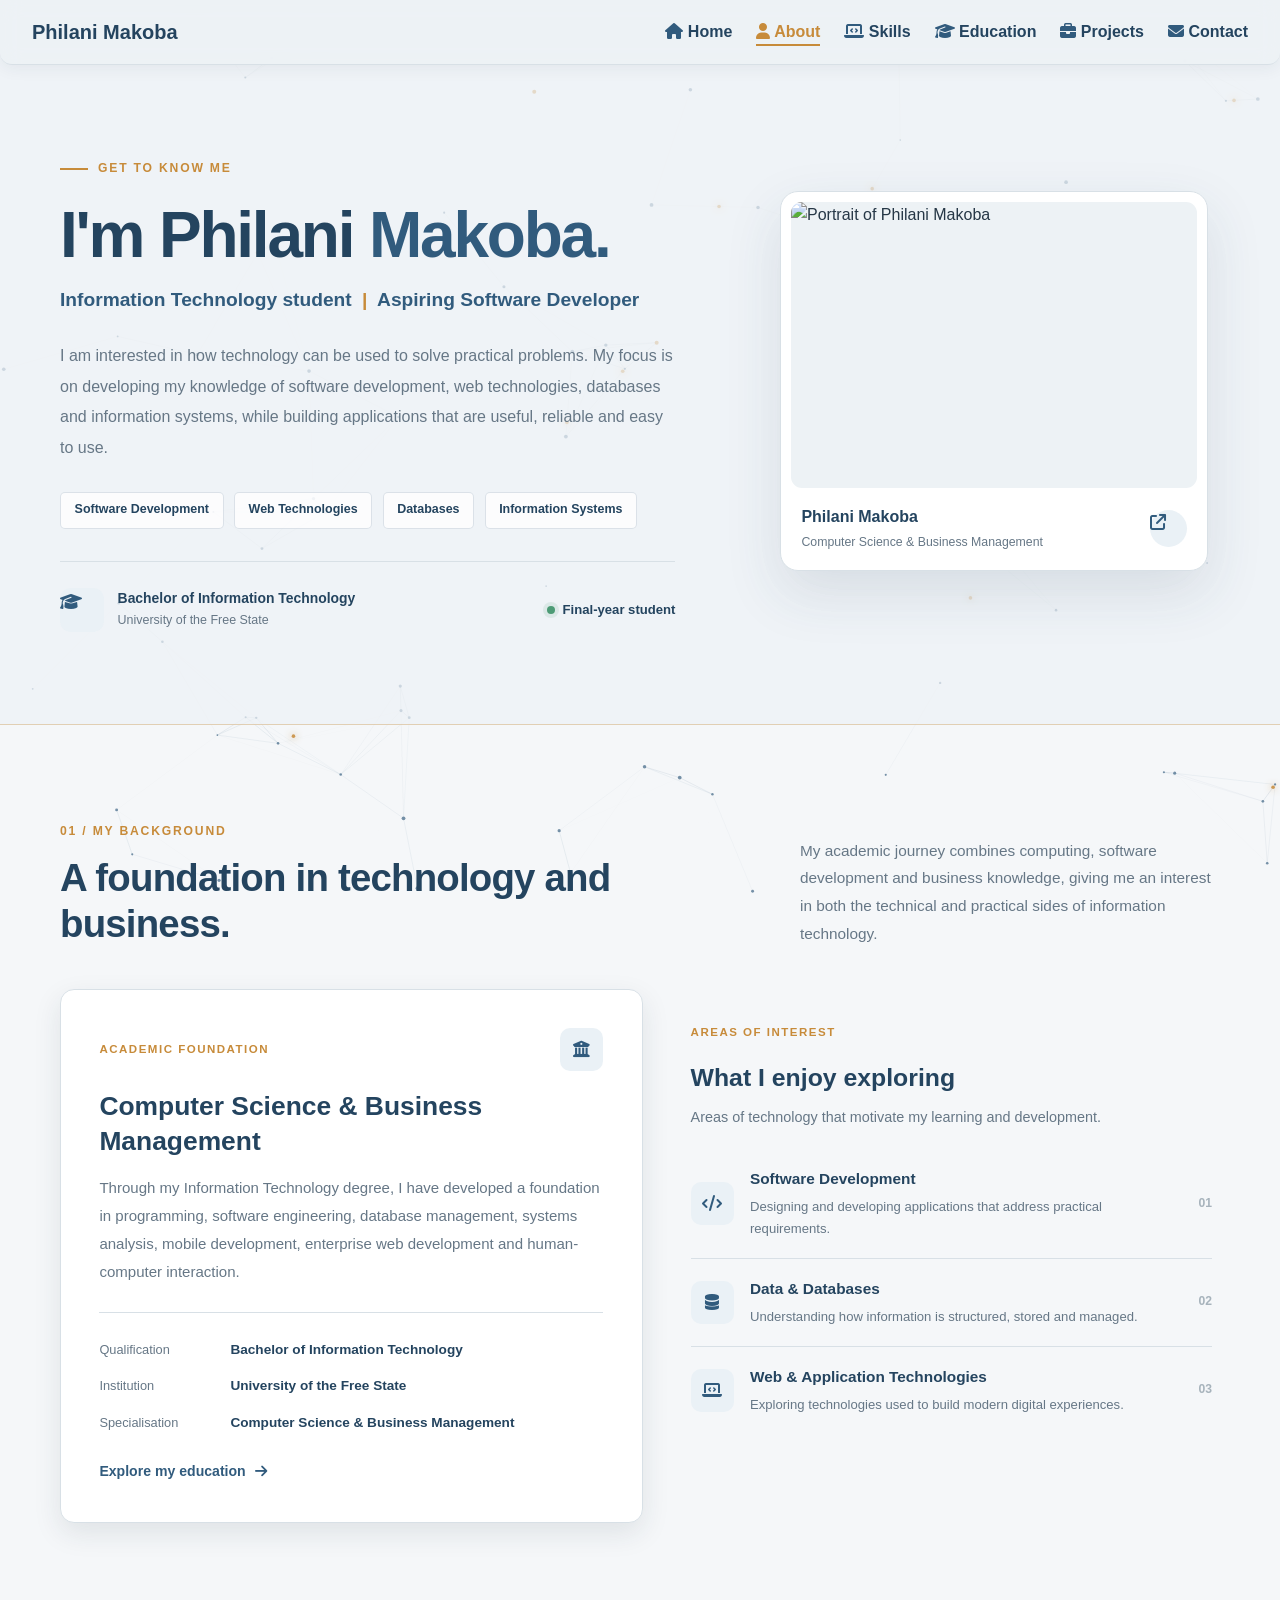
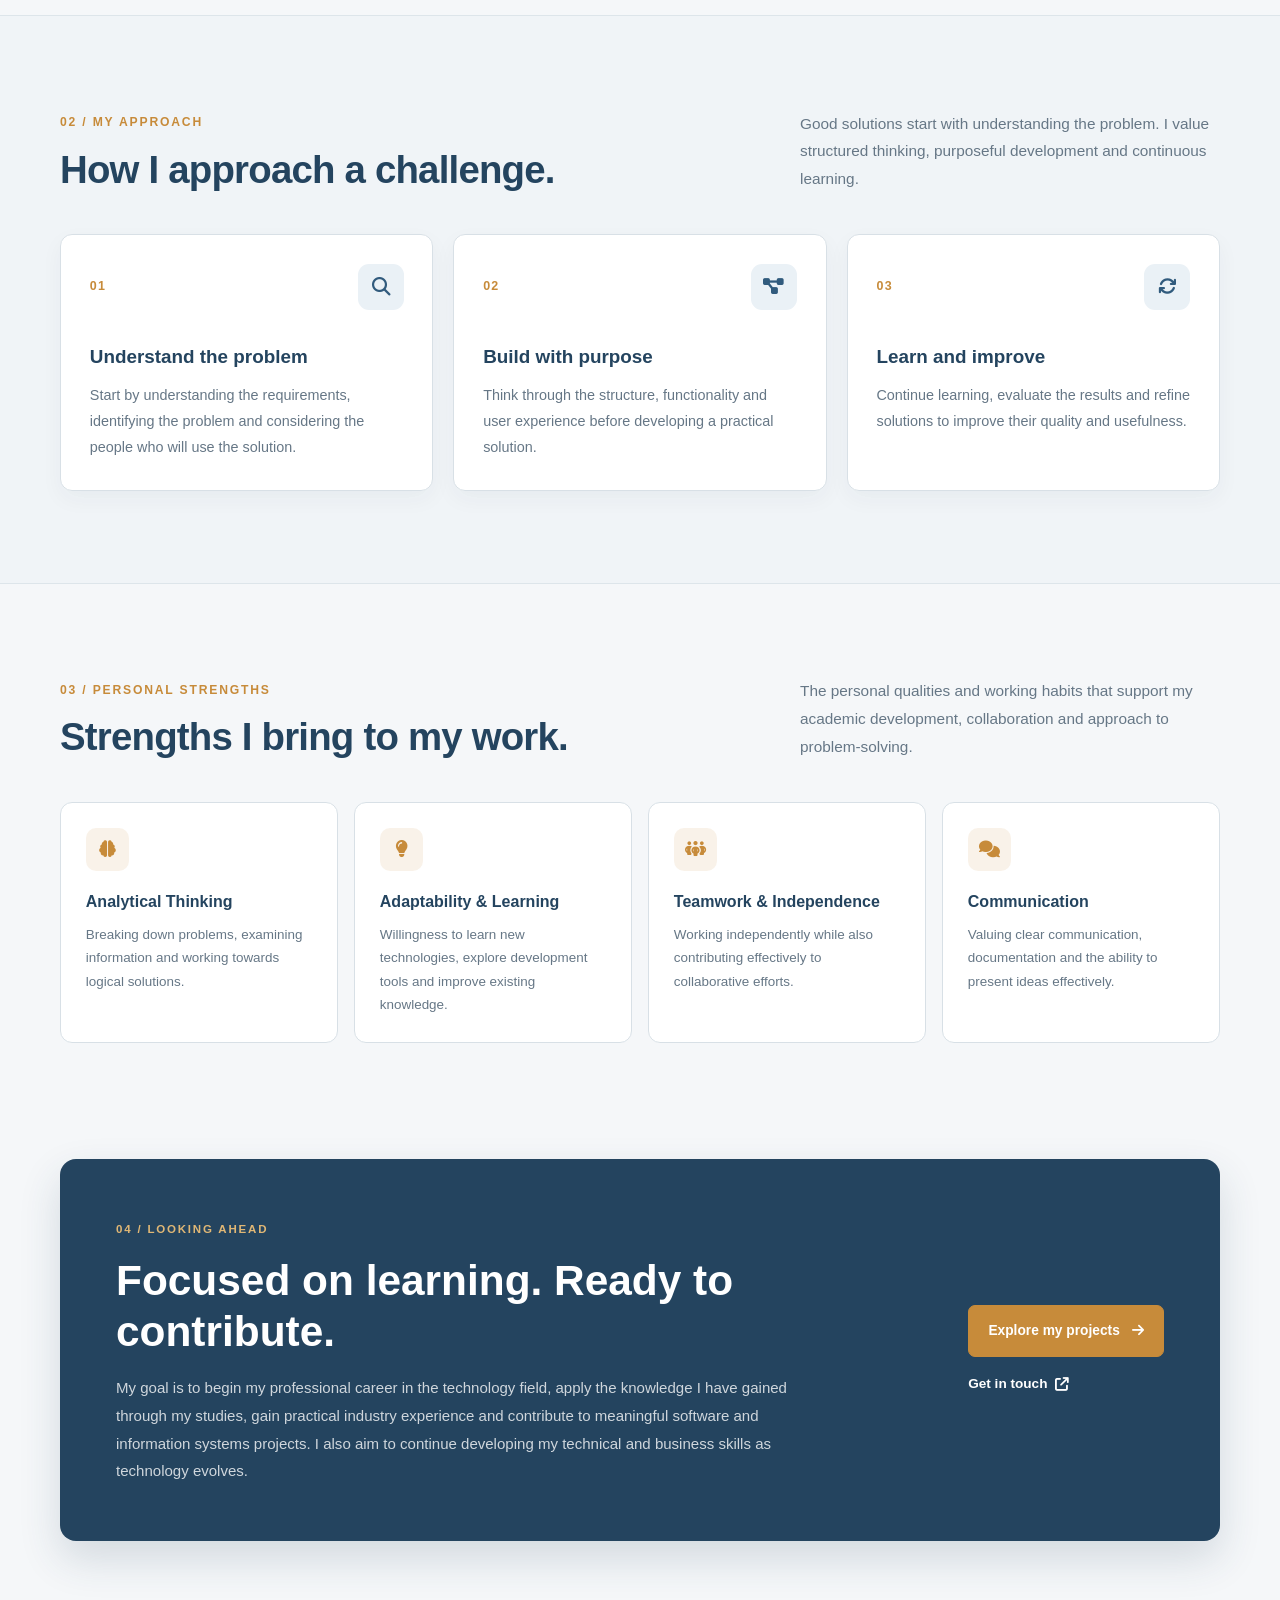
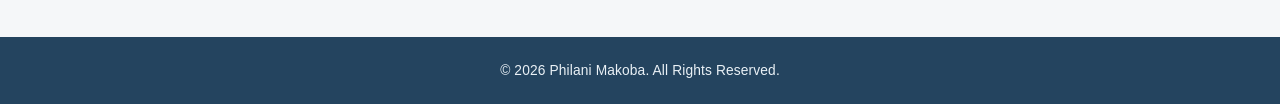
==== commit acda372d: "chore: prepare portfolio for initial public release" ====
--- a/about.html
+++ b/about.html
@@ -221,12 +221,6 @@
                         Aspiring Software Developer
                     </h2>
 
-                    <p class="about-intro-lead">
-                        I'm a final-year Information Technology student
-                        at the University of the Free State, specialising
-                        in Computer Science and Business Management.
-                    </p>
-
                     <p class="about-intro-description">
                         I am interested in how technology can be used to
                         solve practical problems. My focus is on developing
@@ -315,20 +309,6 @@
 
                     </figure>
 
-
-                    <div class="about-profile-badge">
-
-                        <span class="about-badge-icon">
-                            <i class="fas fa-code" aria-hidden="true"></i>
-                        </span>
-
-                        <div>
-                            <strong>Learning by building</strong>
-                            <span>Developing practical skills</span>
-                        </div>
-
-                    </div>
-
                 </div>
 
             </div>
